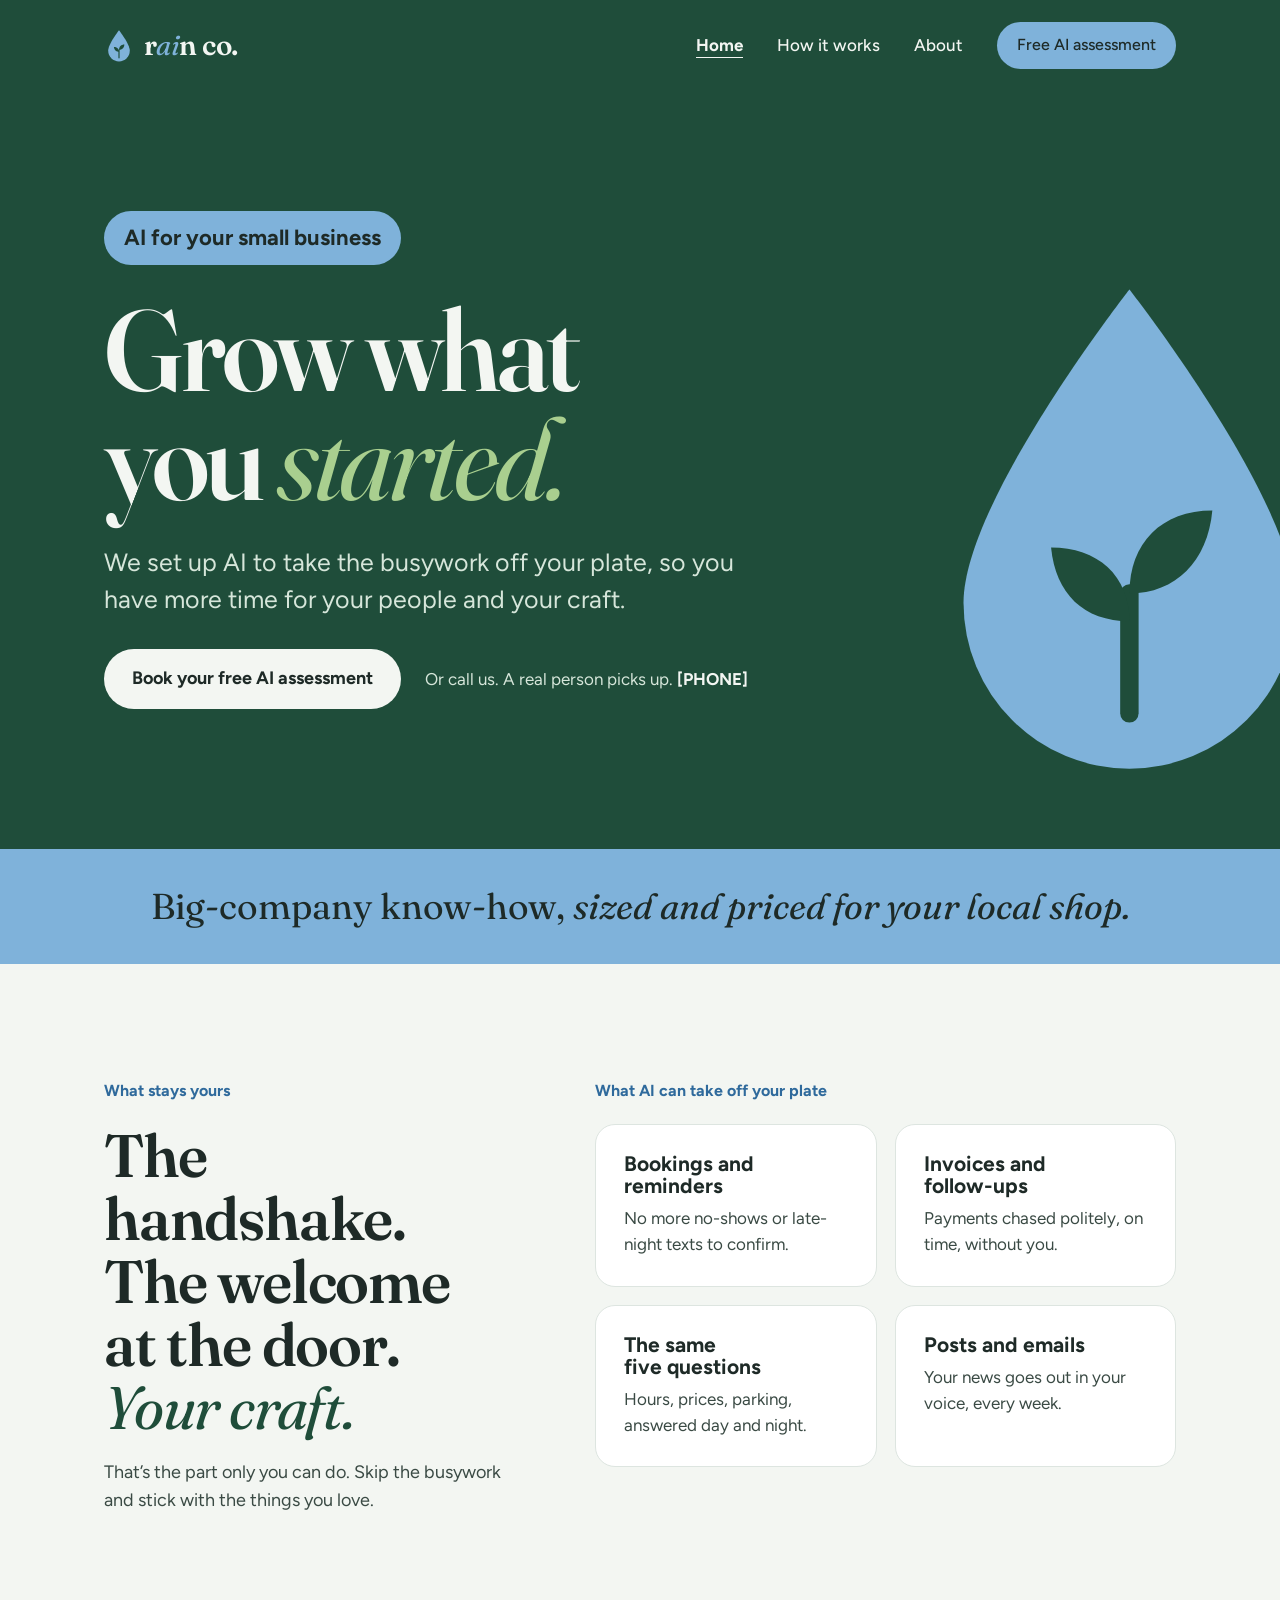
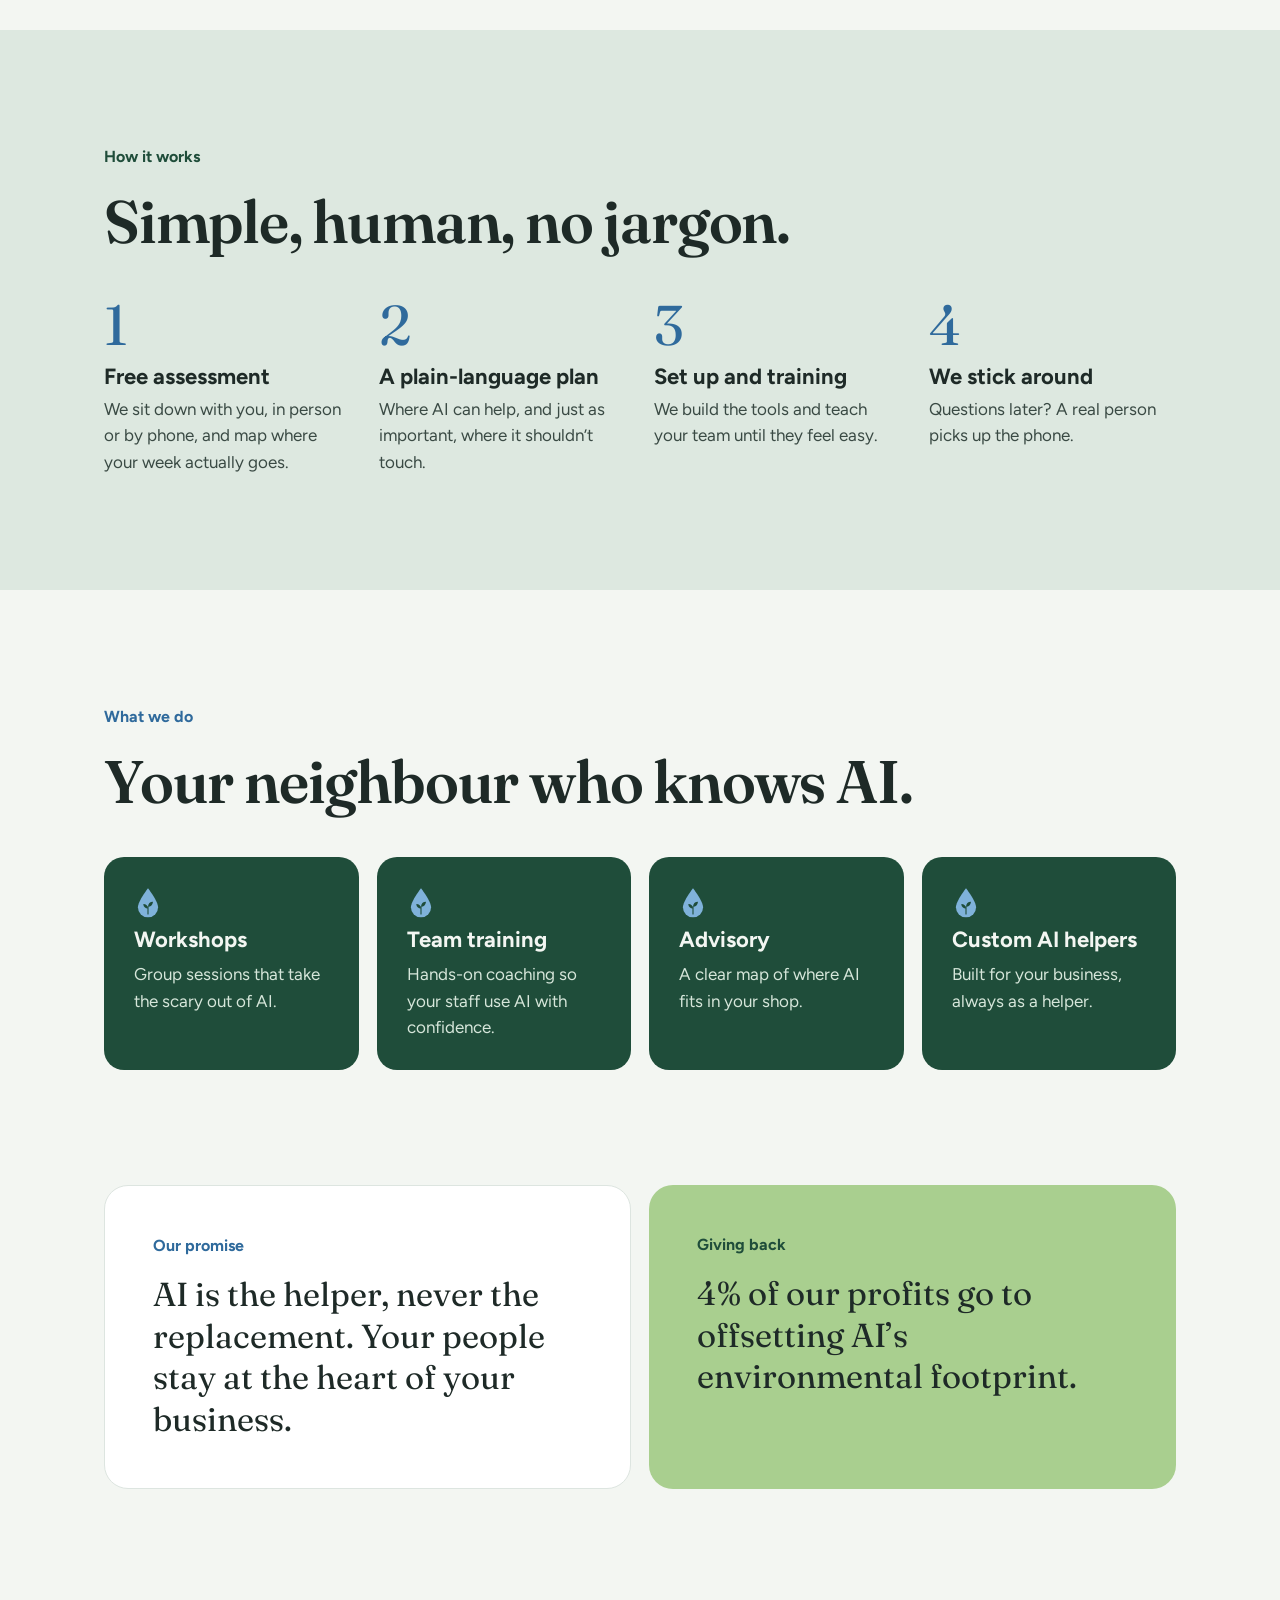
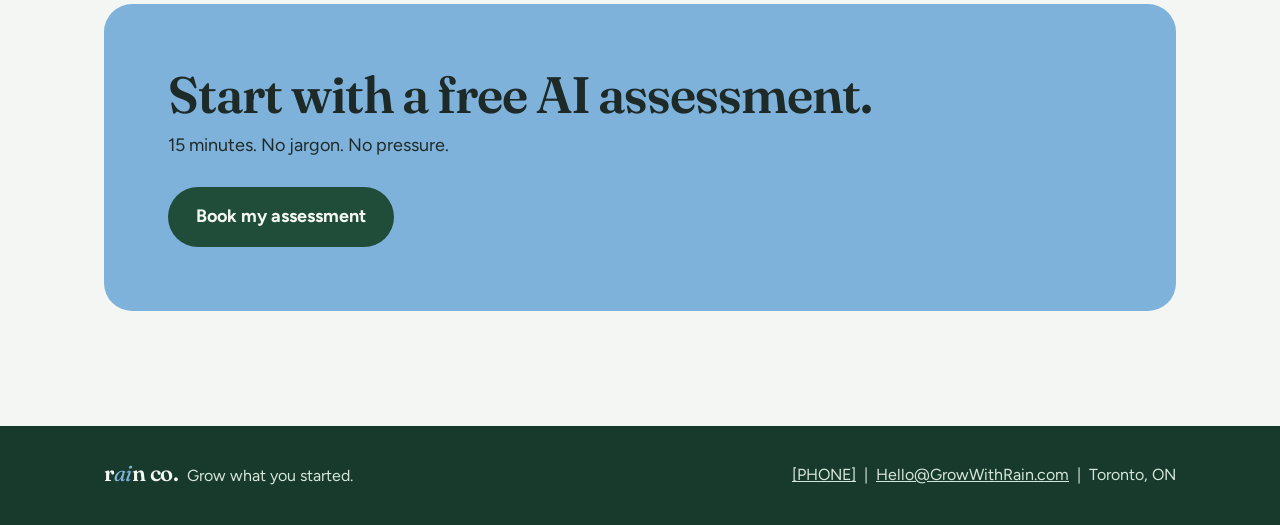
==== index.html @ 8dbedaca "Add files via upload" ====
<!doctype html>
<html lang="en-CA">
<head>
<meta charset="utf-8">
<meta name="viewport" content="width=device-width, initial-scale=1">
<title>rain co. | AI for your small business</title>
<meta name="description" content="We set up AI to take the busywork off your plate, so you have more time for your people and your craft. Book a free AI assessment.">
<link rel="icon" href="img/favicon.svg" type="image/svg+xml">
<link rel="preconnect" href="https://fonts.googleapis.com">
<link rel="preconnect" href="https://fonts.gstatic.com" crossorigin>
<link rel="stylesheet" href="https://fonts.googleapis.com/css2?family=Fraunces:ital,opsz,wght@0,9..144,400;0,9..144,600;1,9..144,400&family=Figtree:wght@400;500;600;700&display=swap">
<link rel="stylesheet" href="css/styles.css">
</head>
<body>
<a class="skip" href="#main">Skip to content</a>
<header class="site-header">
<div class="wrap">
<a class="brand" href="index.html" aria-label="rain co. home"><svg viewBox="0 0 100 110" aria-hidden="true"><path d="M50 4 C50 4 14 50 14 72 A36 36 0 0 0 86 72 C86 50 50 4 50 4 Z" fill="#7FB2DA"/><path d="M50 96 L50 70" stroke="#1F4D3A" stroke-width="4" stroke-linecap="round" fill="none"/><path d="M50 76 C40 76 34 70 33 60 C43 60 50 66 50 76 Z" fill="#1F4D3A"/><path d="M50 70 C60 70 67 63 68 52 C57 52 50 59 50 70 Z" fill="#1F4D3A"/></svg><span class="wordmark">r<i>ai</i>n co.</span></a>
<nav class="nav" aria-label="Main">
<a href="index.html" aria-current="page">Home</a>
<a href="index.html#how">How it works</a>
<a href="about.html">About</a>
<a class="btn btn-rain" href="assessment.html">Free AI assessment</a>
</nav>
</div>
</header>
<main id="main">
<section class="hero"><div class="wrap">
<svg class="drop-bg" viewBox="0 0 100 110" aria-hidden="true"><path d="M50 4 C50 4 14 50 14 72 A36 36 0 0 0 86 72 C86 50 50 4 50 4 Z" fill="#7FB2DA"/><path d="M50 96 L50 70" stroke="#1F4D3A" stroke-width="4" stroke-linecap="round" fill="none"/><path d="M50 76 C40 76 34 70 33 60 C43 60 50 66 50 76 Z" fill="#1F4D3A"/><path d="M50 70 C60 70 67 63 68 52 C57 52 50 59 50 70 Z" fill="#1F4D3A"/></svg>
<div class="stack">
<p class="pill">AI for your small business</p>
<h1>Grow what you <em>started.</em></h1>
<p class="lead">We set up AI to take the busywork off your plate, so you have more time for your people and your craft.</p>
<div class="hero-cta"><a class="btn btn-light" href="assessment.html">Book your free AI assessment</a><p>Or call us. A real person picks up. <strong>[PHONE]</strong></p></div>
</div></div></section>
<div class="band"><div class="wrap"><p>Big-company know-how, <em>sized and priced for your local shop.</em></p></div></div>
<section><div class="wrap split">
<div class="stack"><p class="kicker">What stays yours</p><h2>The handshake. The welcome at the door. <em>Your craft.</em></h2><p class="muted">That’s the part only you can do. Skip the busywork and stick with the things you love.</p></div>
<div class="stack"><p class="kicker">What AI can take off your plate</p><div class="tiles">
<div class="tile"><h3>Bookings and reminders</h3><p>No more no-shows or late-night texts to confirm.</p></div><div class="tile"><h3>Invoices and follow-ups</h3><p>Payments chased politely, on time, without you.</p></div><div class="tile"><h3>The same five questions</h3><p>Hours, prices, parking, answered day and night.</p></div><div class="tile"><h3>Posts and emails</h3><p>Your news goes out in your voice, every week.</p></div>
</div></div>
</div></section>
<section class="how" id="how"><div class="wrap">
<div class="stack"><p class="kicker" style="color:#1F4D3A">How it works</p><h2>Simple, human, no jargon.</h2></div>
<ol class="steps"><li><h3>Free assessment</h3><p>We sit down with you, in person or by phone, and map where your week actually goes.</p></li><li><h3>A plain-language plan</h3><p>Where AI can help, and just as important, where it shouldn’t touch.</p></li><li><h3>Set up and training</h3><p>We build the tools and teach your team until they feel easy.</p></li><li><h3>We stick around</h3><p>Questions later? A real person picks up the phone.</p></li></ol>
</div></section>
<section><div class="wrap">
<div class="stack"><p class="kicker">What we do</p><h2>Your neighbour who knows AI.</h2></div>
<div class="services"><div class="service"><svg viewBox="0 0 100 110" aria-hidden="true"><path d="M50 4 C50 4 14 50 14 72 A36 36 0 0 0 86 72 C86 50 50 4 50 4 Z" fill="#7FB2DA"/><path d="M50 96 L50 70" stroke="#1F4D3A" stroke-width="4" stroke-linecap="round" fill="none"/><path d="M50 76 C40 76 34 70 33 60 C43 60 50 66 50 76 Z" fill="#1F4D3A"/><path d="M50 70 C60 70 67 63 68 52 C57 52 50 59 50 70 Z" fill="#1F4D3A"/></svg><h3>Workshops</h3><p>Group sessions that take the scary out of AI.</p></div><div class="service"><svg viewBox="0 0 100 110" aria-hidden="true"><path d="M50 4 C50 4 14 50 14 72 A36 36 0 0 0 86 72 C86 50 50 4 50 4 Z" fill="#7FB2DA"/><path d="M50 96 L50 70" stroke="#1F4D3A" stroke-width="4" stroke-linecap="round" fill="none"/><path d="M50 76 C40 76 34 70 33 60 C43 60 50 66 50 76 Z" fill="#1F4D3A"/><path d="M50 70 C60 70 67 63 68 52 C57 52 50 59 50 70 Z" fill="#1F4D3A"/></svg><h3>Team training</h3><p>Hands-on coaching so your staff use AI with confidence.</p></div><div class="service"><svg viewBox="0 0 100 110" aria-hidden="true"><path d="M50 4 C50 4 14 50 14 72 A36 36 0 0 0 86 72 C86 50 50 4 50 4 Z" fill="#7FB2DA"/><path d="M50 96 L50 70" stroke="#1F4D3A" stroke-width="4" stroke-linecap="round" fill="none"/><path d="M50 76 C40 76 34 70 33 60 C43 60 50 66 50 76 Z" fill="#1F4D3A"/><path d="M50 70 C60 70 67 63 68 52 C57 52 50 59 50 70 Z" fill="#1F4D3A"/></svg><h3>Advisory</h3><p>A clear map of where AI fits in your shop.</p></div><div class="service"><svg viewBox="0 0 100 110" aria-hidden="true"><path d="M50 4 C50 4 14 50 14 72 A36 36 0 0 0 86 72 C86 50 50 4 50 4 Z" fill="#7FB2DA"/><path d="M50 96 L50 70" stroke="#1F4D3A" stroke-width="4" stroke-linecap="round" fill="none"/><path d="M50 76 C40 76 34 70 33 60 C43 60 50 66 50 76 Z" fill="#1F4D3A"/><path d="M50 70 C60 70 67 63 68 52 C57 52 50 59 50 70 Z" fill="#1F4D3A"/></svg><h3>Custom AI helpers</h3><p>Built for your business, always as a helper.</p></div></div>
</div></section>
<section style="padding-top:0"><div class="wrap pair">
<div class="panel panel-white"><p class="kicker">Our promise</p><p class="big">AI is the helper, never the replacement. Your people stay at the heart of your business.</p></div>
<div class="panel panel-sprout"><p class="kicker">Giving back</p><p class="big">4% of our profits go to offsetting AI’s environmental footprint.</p></div>
</div></section>
<section class="cta-wrap"><div class="wrap"><div class="cta-box">
<div class="stack" style="gap:10px"><h2>Start with a free AI assessment.</h2><p>15 minutes. No jargon. No pressure.</p></div>
<a class="btn btn-moss" href="assessment.html">Book my assessment</a>
</div></div></section>
</main>
<footer class="site-footer">
<div class="wrap">
<p><span class="wordmark">r<i>ai</i>n co.</span>&nbsp; Grow what you started.</p>
<p><a href="tel:[PHONE]">[PHONE]</a> &nbsp;|&nbsp; <a href="mailto:hello@growwithrain.com">Hello@GrowWithRain.com</a> &nbsp;|&nbsp; Toronto, ON</p>
</div>
</footer>
</body>
</html>
---- css/styles.css ----
:root{
  --moss:#1F4D3A; --moss-deep:#173A2C; --rain:#7FB2DA; --rain-ink:#2F6A9C;
  --sprout:#A9CF8F; --mist:#F3F6F2; --sage:#DDE8E0; --white:#FFFFFF;
  --ink:#1E2A27; --muted:#3A4A44; --soft:#D6E6DA; --line:#DDE5E0;
  --serif:"Fraunces", Georgia, "Times New Roman", serif;
  --sans:"Figtree", system-ui, -apple-system, "Segoe UI", sans-serif;
  --wrap:1200px; --pad:clamp(20px,5vw,96px);
}
*,*::before,*::after{box-sizing:border-box}
html{scroll-behavior:smooth}
body{margin:0;background:var(--mist);color:var(--ink);font-family:var(--sans);font-size:18px;line-height:1.55;-webkit-font-smoothing:antialiased}
img,svg{max-width:100%;display:block}
a{color:inherit}
:focus-visible{outline:3px solid var(--rain);outline-offset:3px;border-radius:6px}
.wrap{max-width:var(--wrap);margin:0 auto;padding:0 var(--pad)}
.skip{position:absolute;left:-9999px}.skip:focus{left:16px;top:16px;z-index:10;background:var(--white);padding:8px 14px}
h1,h2,h3{font-family:var(--serif);font-weight:600;letter-spacing:-0.02em;margin:0;line-height:1.05;text-wrap:balance}
h1{font-size:clamp(52px,9vw,120px);line-height:.95;letter-spacing:-0.03em}
h2{font-size:clamp(36px,5vw,60px)}
p{margin:0}
h1 em,h2 em{font-style:italic;font-weight:400}
.kicker{font-size:16px;font-weight:700;color:var(--rain-ink)}
.on-dark .kicker{color:var(--sprout)}
.lead{font-size:clamp(19px,2vw,25px);line-height:1.5;max-width:40ch}
.stack{display:flex;flex-direction:column;gap:20px}
.btn{display:inline-block;padding:16px 28px;border-radius:999px;font-weight:700;font-size:18px;text-decoration:none;border:0;cursor:pointer;font-family:var(--sans);transition:transform .15s ease}
.btn:hover{transform:translateY(-1px)}
.btn-light{background:var(--mist);color:var(--ink)}
.btn-moss{background:var(--moss);color:var(--mist)}
.btn-rain{background:var(--rain);color:var(--ink)}
.site-header{background:var(--moss);color:var(--mist)}
.site-header .wrap{display:flex;align-items:center;justify-content:space-between;gap:20px;padding-top:22px;padding-bottom:22px;flex-wrap:wrap}
.brand{display:flex;align-items:center;gap:10px;text-decoration:none}
.brand svg{width:30px;height:33px}
.wordmark{font-family:var(--serif);font-weight:600;font-size:28px;letter-spacing:-0.02em;line-height:1}
.wordmark i{font-weight:400;color:var(--rain)}
.nav{display:flex;align-items:center;gap:clamp(14px,3vw,34px);flex-wrap:wrap}
.nav a{text-decoration:none;font-weight:500;font-size:17px}
.nav a[aria-current="page"]{font-weight:700;text-decoration:underline;text-underline-offset:6px}
.nav a:not(.btn):hover{text-decoration:underline;text-underline-offset:6px}
.nav .btn{padding:11px 20px;font-size:16px}
.hero{position:relative;overflow:hidden;background:var(--moss);color:var(--mist);padding:clamp(64px,10vw,120px) 0 clamp(80px,11vw,140px)}
.hero .drop-bg{position:absolute;right:max(-120px,calc(50% - 760px));top:60px;width:clamp(240px,36vw,520px);pointer-events:none}
.hero .wrap{position:relative}
.hero .stack{gap:30px}
.pill{align-self:flex-start;display:inline-block;padding:10px 20px;border-radius:999px;background:var(--rain);color:var(--ink);font-weight:700;font-size:clamp(17px,1.8vw,22px)}
.hero h1{max-width:12ch}
.hero h1 em{color:var(--sprout)}
.hero .lead{color:var(--soft)}
.hero-cta{display:flex;align-items:center;gap:24px;flex-wrap:wrap}
.hero-cta p{color:var(--soft);font-size:17px}
.hero-cta strong{color:var(--mist)}
.band{background:var(--rain);padding:36px 0;text-align:center}
.band p{font-family:var(--serif);font-size:clamp(24px,3vw,36px);line-height:1.2}
section{padding:clamp(72px,9vw,120px) 0}
.split{display:grid;grid-template-columns:5fr 7fr;gap:clamp(40px,6vw,80px);align-items:start}
.split h2 em{color:var(--moss)}
.muted{color:var(--muted)}
.tiles{display:grid;grid-template-columns:repeat(2,minmax(0,1fr));gap:18px}
.tile{background:var(--white);border:1px solid var(--line);border-radius:20px;padding:28px}
.tile h3{font-family:var(--sans);font-size:21px;font-weight:700;letter-spacing:0;margin-bottom:8px}
.tile p{font-size:17px;color:var(--muted)}
.how{background:var(--sage)}
.steps{list-style:none;margin:44px 0 0;padding:0;display:grid;grid-template-columns:repeat(4,minmax(0,1fr));gap:28px;counter-reset:s}
.steps li{counter-increment:s}
.steps li::before{content:counter(s);display:block;font-family:var(--serif);font-size:56px;line-height:1;color:var(--rain-ink);margin-bottom:12px}
.steps h3{font-family:var(--sans);font-size:22px;font-weight:700;letter-spacing:0;margin-bottom:8px}
.steps p{font-size:17px;color:var(--muted)}
.services{display:grid;grid-template-columns:repeat(4,minmax(0,1fr));gap:18px;margin-top:44px}
.service{background:var(--moss);color:var(--mist);border-radius:20px;padding:30px;display:flex;flex-direction:column;gap:10px}
.service svg{width:28px;height:31px}
.service h3{font-family:var(--sans);font-size:22px;font-weight:700;letter-spacing:0}
.service p{font-size:17px;color:var(--soft)}
.pair{display:grid;grid-template-columns:repeat(2,minmax(0,1fr));gap:18px}
.panel{border-radius:24px;padding:clamp(28px,4vw,48px);display:flex;flex-direction:column;gap:14px}
.panel p.big{font-family:var(--serif);font-size:clamp(24px,2.6vw,34px);line-height:1.25}
.panel-white{background:var(--white);border:1px solid var(--line)}
.panel-sprout{background:var(--sprout)}
.panel-sprout .kicker{color:var(--moss)}
.panel-moss{background:var(--moss);color:var(--mist);justify-content:space-between;gap:24px}
.cta-box{background:var(--rain);border-radius:28px;padding:clamp(32px,5vw,64px);display:flex;align-items:center;justify-content:space-between;gap:28px;flex-wrap:wrap}
.cta-box h2{font-size:clamp(32px,4vw,52px)}
.cta-wrap{padding-top:0}
.story-photo{aspect-ratio:4/5;border-radius:28px;background:var(--sage);border:2px dashed #9FB3A8;display:flex;align-items:center;justify-content:center;color:#4B5B55;width:100%;object-fit:cover}
.split.center{align-items:center}
.mission{background:var(--rain);text-align:center}
.mission .kicker{color:var(--ink)}
.mission p.big{font-family:var(--serif);font-size:clamp(28px,3.6vw,46px);line-height:1.22;max-width:30ch;margin:20px auto 0}
.promises{list-style:none;padding:0;margin:44px 0 0;display:grid;grid-template-columns:repeat(5,minmax(0,1fr));gap:16px;counter-reset:p}
.promises li{counter-increment:p;background:var(--white);border:1px solid var(--line);border-radius:20px;padding:26px}
.promises li::before{content:counter(p);display:block;font-family:var(--serif);font-size:40px;line-height:1;color:var(--rain-ink);margin-bottom:10px}
.promises h3{font-family:var(--sans);font-size:20px;font-weight:700;letter-spacing:0;margin-bottom:6px}
.promises p{font-size:16px;color:var(--muted)}
.assess{display:grid;grid-template-columns:5fr 6fr;gap:clamp(40px,6vw,72px);align-items:start}
.assess h1{font-size:clamp(48px,7vw,84px)}
.assess h1 em{color:var(--moss)}
.gets{background:var(--moss);color:var(--mist);border-radius:24px;padding:32px;display:flex;flex-direction:column;gap:18px}
.gets .kicker{color:var(--sprout)}
.gets ul{list-style:none;margin:0;padding:0;display:flex;flex-direction:column;gap:18px}
.gets li{display:flex;gap:14px;align-items:flex-start}
.gets li svg{width:24px;height:26px;flex-shrink:0;margin-top:2px}
.gets strong{display:block;font-size:20px}
.gets span{color:var(--soft);font-size:16px}
.form-card{background:var(--white);border:1px solid var(--line);border-radius:28px;padding:clamp(24px,4vw,48px)}
form{display:flex;flex-direction:column;gap:28px}
fieldset{border:0;margin:0;padding:0;min-width:0}
legend{font-weight:700;font-size:19px;padding:0;margin-bottom:12px}
legend small{font-weight:400;color:#5F6F69;font-size:16px}
.chips{display:flex;flex-wrap:wrap;gap:10px}
.chip{position:relative;display:inline-block}
.chip input{position:absolute;opacity:0;inset:0;margin:0;cursor:pointer;width:100%;height:100%}
.chip span{display:inline-block;padding:10px 16px;border-radius:999px;border:1px solid #C9D4CD;background:var(--white);font-size:16px;transition:background .15s,color .15s}
.chip input:checked + span{background:var(--moss);color:var(--mist);border-color:var(--moss)}
.chip input:focus-visible + span{outline:3px solid var(--rain);outline-offset:2px}
.fields{display:grid;grid-template-columns:repeat(2,minmax(0,1fr));gap:18px}
.field{display:flex;flex-direction:column;gap:8px}
.field label{font-weight:600;font-size:15px}
.field label small{font-weight:400;color:#5F6F69}
.field input,.field textarea{font:inherit;font-size:16px;padding:13px 15px;border-radius:10px;border:1px solid #C9D4CD;background:var(--white);color:var(--ink)}
.field textarea{min-height:96px;resize:vertical}
.field.full{grid-column:1/-1}
.pains{display:flex;flex-direction:column;gap:12px}
.pain{display:flex;align-items:center;gap:12px}
.pain span{flex-shrink:0;width:36px;height:36px;border-radius:50%;background:var(--sage);color:var(--moss);font-family:var(--serif);font-size:20px;display:flex;align-items:center;justify-content:center}
.pain input{flex-grow:1;min-width:0;font:inherit;font-size:16px;padding:13px 15px;border-radius:10px;border:1px solid #C9D4CD;background:var(--white);color:var(--ink)}
.pain input::placeholder,.field input::placeholder{color:#7A8983}
.hp{position:absolute;left:-9999px;width:1px;height:1px;overflow:hidden}
.form-note{font-size:15px;color:var(--muted)}
.form-status{font-size:16px;font-weight:600;min-height:1em}
.form-status.error{color:#A33A2A}
.btn[disabled]{opacity:.6;cursor:wait;transform:none}
.success{display:none;flex-direction:column;gap:16px}
.success.show{display:flex}
.success svg{width:56px;height:62px}
.success h2{font-size:clamp(34px,4vw,48px)}
.site-footer{background:var(--moss-deep);color:var(--soft);font-size:16px;padding:36px 0}
.site-footer .wrap{display:flex;justify-content:space-between;align-items:center;gap:16px;flex-wrap:wrap}
.site-footer .wordmark{font-size:22px;color:var(--mist)}
@media (max-width:1000px){
  .split,.assess{grid-template-columns:1fr}
  .steps,.services{grid-template-columns:repeat(2,minmax(0,1fr))}
  .promises{grid-template-columns:repeat(2,minmax(0,1fr))}
  .hero .drop-bg{opacity:.35}
}
@media (max-width:640px){
  body{font-size:17px}
  .tiles,.steps,.services,.pair,.promises,.fields{grid-template-columns:1fr}
  .story-photo{aspect-ratio:4/3}
}
@media (prefers-reduced-motion:reduce){*{transition:none!important;scroll-behavior:auto!important}}
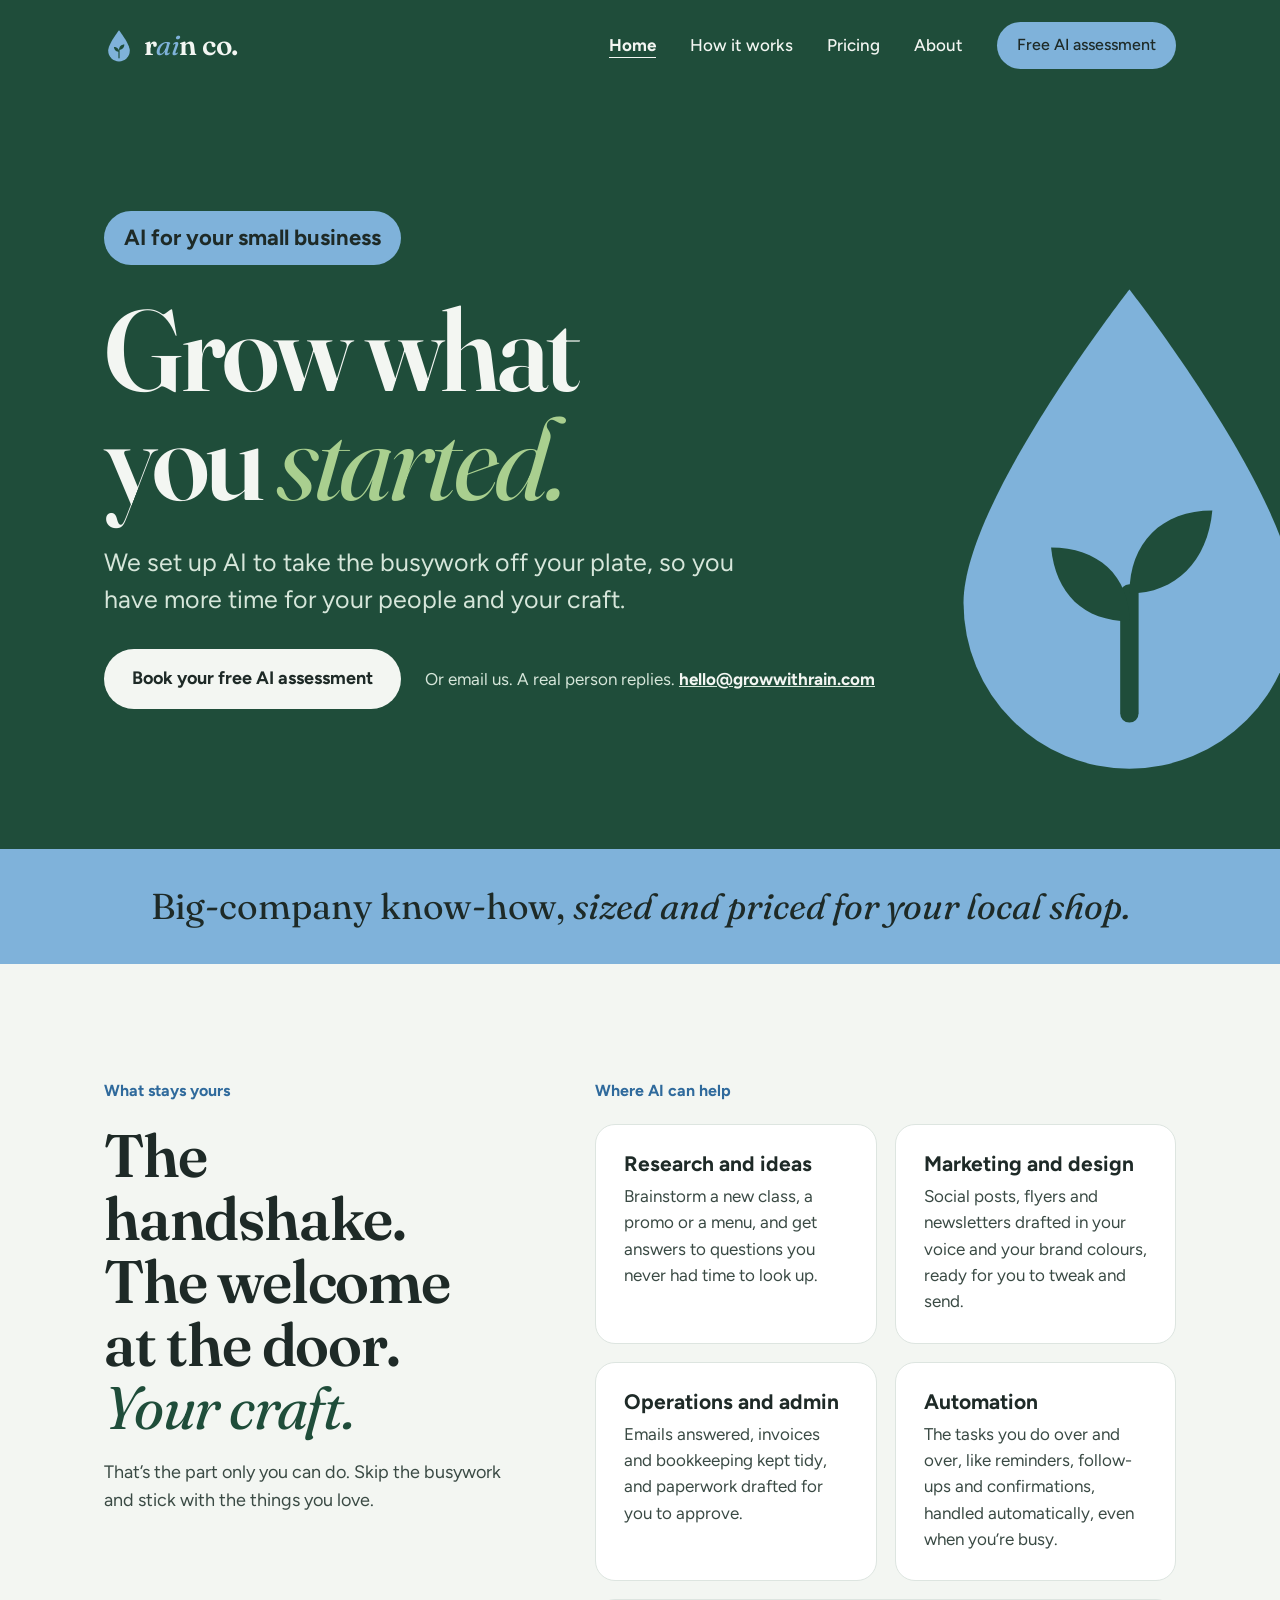
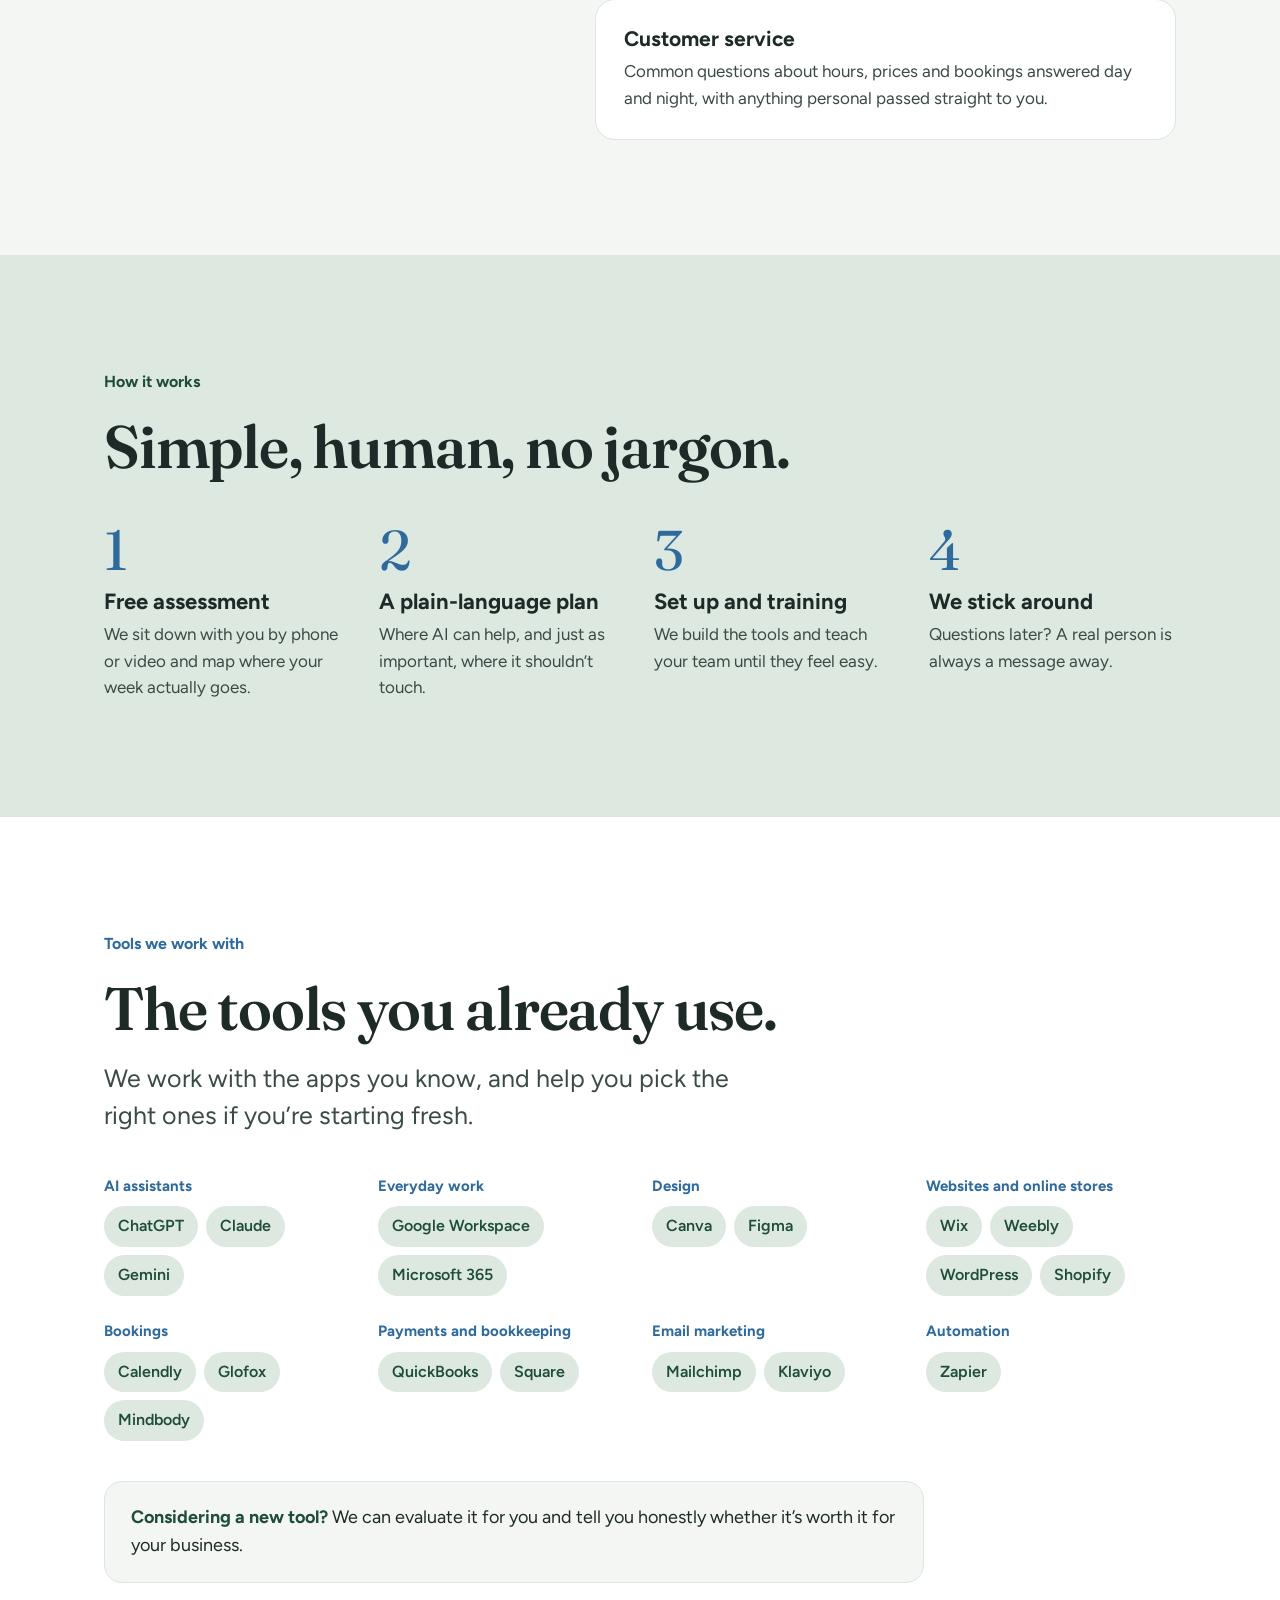
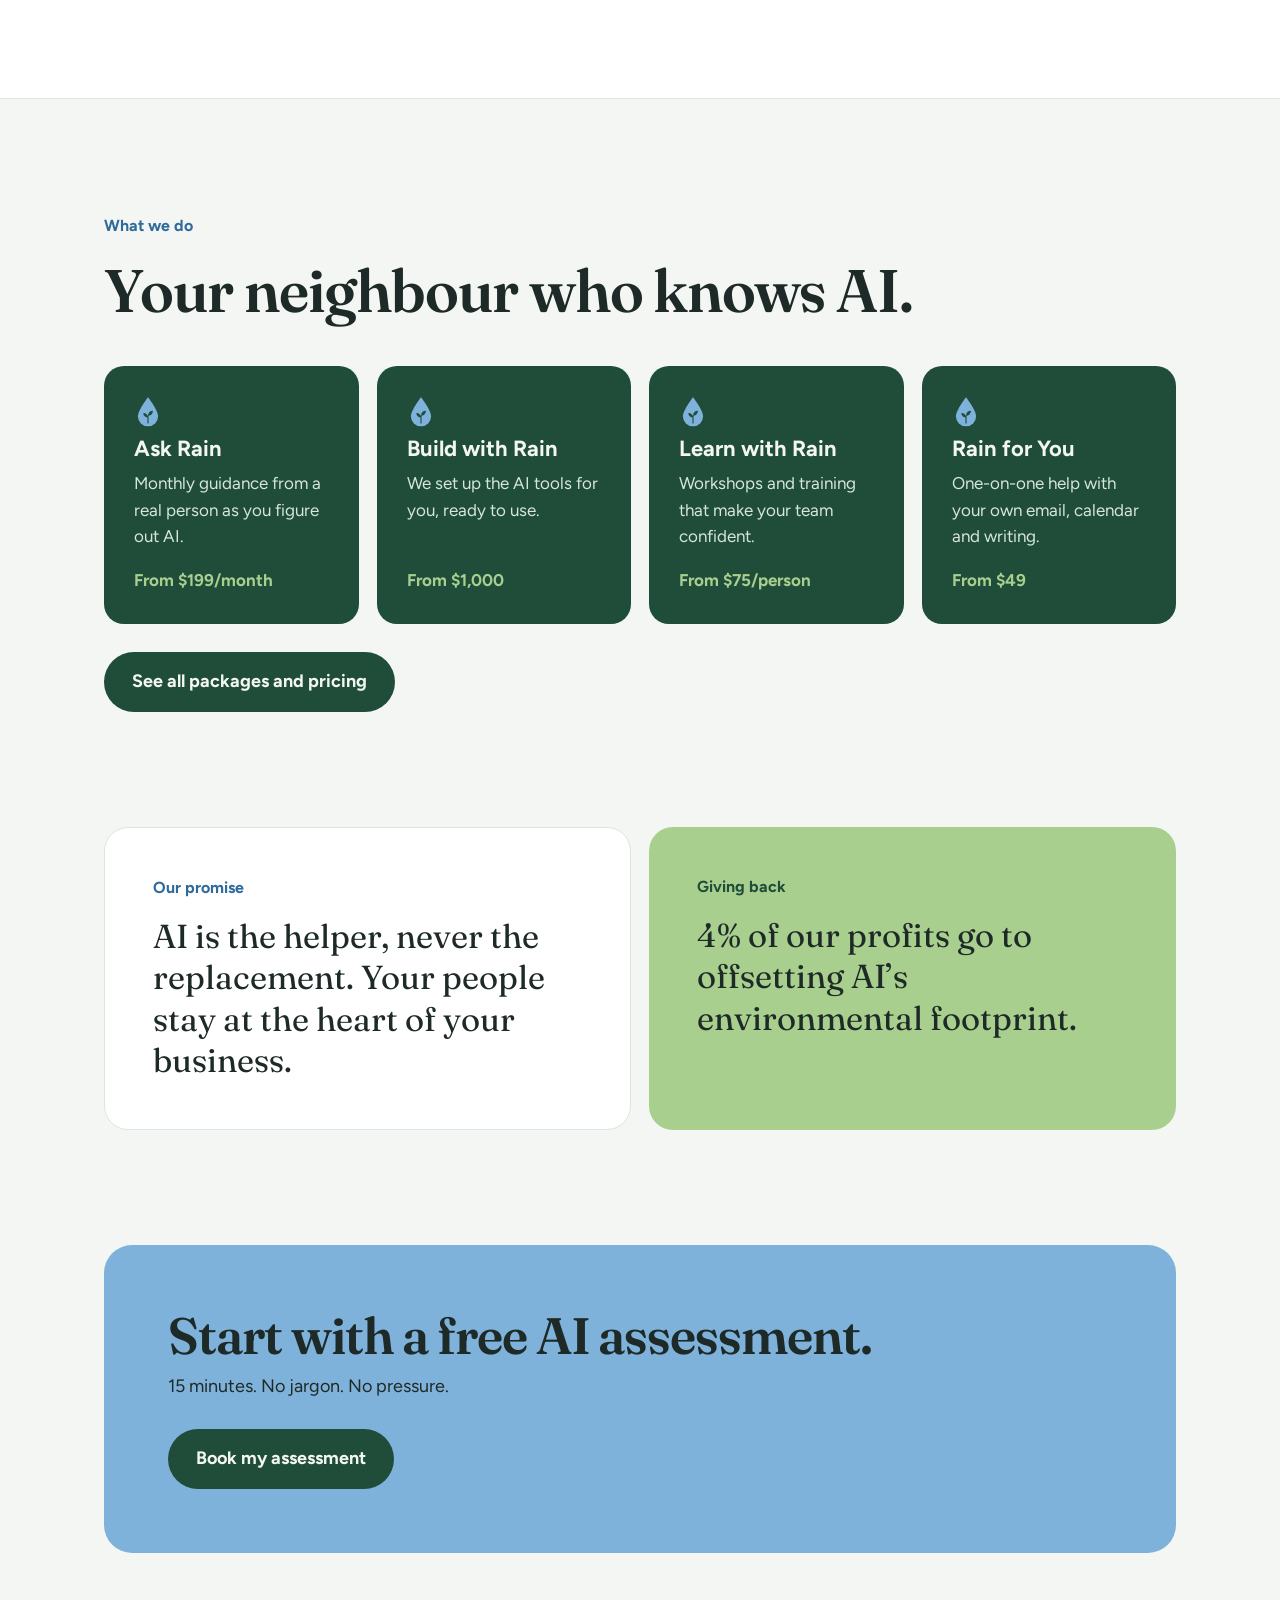
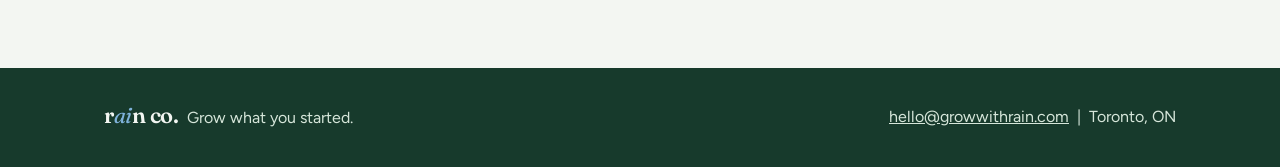
==== commit 528ef567: "Add files via upload" ====
--- a/index.html
+++ b/index.html
@@ -19,6 +19,7 @@
 <nav class="nav" aria-label="Main">
 <a href="index.html" aria-current="page">Home</a>
 <a href="index.html#how">How it works</a>
+<a href="pricing.html">Pricing</a>
 <a href="about.html">About</a>
 <a class="btn btn-rain" href="assessment.html">Free AI assessment</a>
 </nav>
@@ -31,22 +32,28 @@
 <p class="pill">AI for your small business</p>
 <h1>Grow what you <em>started.</em></h1>
 <p class="lead">We set up AI to take the busywork off your plate, so you have more time for your people and your craft.</p>
-<div class="hero-cta"><a class="btn btn-light" href="assessment.html">Book your free AI assessment</a><p>Or call us. A real person picks up. <strong>[PHONE]</strong></p></div>
+<div class="hero-cta"><a class="btn btn-light" href="assessment.html">Book your free AI assessment</a><p>Or email us. A real person replies. <a href="mailto:hello@growwithrain.com"><strong>hello@growwithrain.com</strong></a></p></div>
 </div></div></section>
 <div class="band"><div class="wrap"><p>Big-company know-how, <em>sized and priced for your local shop.</em></p></div></div>
 <section><div class="wrap split">
 <div class="stack"><p class="kicker">What stays yours</p><h2>The handshake. The welcome at the door. <em>Your craft.</em></h2><p class="muted">That’s the part only you can do. Skip the busywork and stick with the things you love.</p></div>
-<div class="stack"><p class="kicker">What AI can take off your plate</p><div class="tiles">
-<div class="tile"><h3>Bookings and reminders</h3><p>No more no-shows or late-night texts to confirm.</p></div><div class="tile"><h3>Invoices and follow-ups</h3><p>Payments chased politely, on time, without you.</p></div><div class="tile"><h3>The same five questions</h3><p>Hours, prices, parking, answered day and night.</p></div><div class="tile"><h3>Posts and emails</h3><p>Your news goes out in your voice, every week.</p></div>
+<div class="stack"><p class="kicker">Where AI can help</p><div class="tiles">
+<div class="tile"><h3>Research and ideas</h3><p>Brainstorm a new class, a promo or a menu, and get answers to questions you never had time to look up.</p></div><div class="tile"><h3>Marketing and design</h3><p>Social posts, flyers and newsletters drafted in your voice and your brand colours, ready for you to tweak and send.</p></div><div class="tile"><h3>Operations and admin</h3><p>Emails answered, invoices and bookkeeping kept tidy, and paperwork drafted for you to approve.</p></div><div class="tile"><h3>Automation</h3><p>The tasks you do over and over, like reminders, follow-ups and confirmations, handled automatically, even when you’re busy.</p></div><div class="tile"><h3>Customer service</h3><p>Common questions about hours, prices and bookings answered day and night, with anything personal passed straight to you.</p></div>
 </div></div>
 </div></section>
 <section class="how" id="how"><div class="wrap">
 <div class="stack"><p class="kicker" style="color:#1F4D3A">How it works</p><h2>Simple, human, no jargon.</h2></div>
-<ol class="steps"><li><h3>Free assessment</h3><p>We sit down with you, in person or by phone, and map where your week actually goes.</p></li><li><h3>A plain-language plan</h3><p>Where AI can help, and just as important, where it shouldn’t touch.</p></li><li><h3>Set up and training</h3><p>We build the tools and teach your team until they feel easy.</p></li><li><h3>We stick around</h3><p>Questions later? A real person picks up the phone.</p></li></ol>
+<ol class="steps"><li><h3>Free assessment</h3><p>We sit down with you by phone or video and map where your week actually goes.</p></li><li><h3>A plain-language plan</h3><p>Where AI can help, and just as important, where it shouldn’t touch.</p></li><li><h3>Set up and training</h3><p>We build the tools and teach your team until they feel easy.</p></li><li><h3>We stick around</h3><p>Questions later? A real person is always a message away.</p></li></ol>
+</div></section>
+<section class="tools" id="tools"><div class="wrap">
+<div class="stack"><p class="kicker">Tools we work with</p><h2>The tools you already use.</h2><p class="muted lead">We work with the apps you know, and help you pick the right ones if you’re starting fresh.</p></div>
+<div class="tool-grid"><div class="tool-group"><h3>AI assistants</h3><ul class="tool-list"><li>ChatGPT</li><li>Claude</li><li>Gemini</li></ul></div><div class="tool-group"><h3>Everyday work</h3><ul class="tool-list"><li>Google Workspace</li><li>Microsoft 365</li></ul></div><div class="tool-group"><h3>Design</h3><ul class="tool-list"><li>Canva</li><li>Figma</li></ul></div><div class="tool-group"><h3>Websites and online stores</h3><ul class="tool-list"><li>Wix</li><li>Weebly</li><li>WordPress</li><li>Shopify</li></ul></div><div class="tool-group"><h3>Bookings</h3><ul class="tool-list"><li>Calendly</li><li>Glofox</li><li>Mindbody</li></ul></div><div class="tool-group"><h3>Payments and bookkeeping</h3><ul class="tool-list"><li>QuickBooks</li><li>Square</li></ul></div><div class="tool-group"><h3>Email marketing</h3><ul class="tool-list"><li>Mailchimp</li><li>Klaviyo</li></ul></div><div class="tool-group"><h3>Automation</h3><ul class="tool-list"><li>Zapier</li></ul></div></div>
+<p class="tool-callout"><strong>Considering a new tool?</strong> We can evaluate it for you and tell you honestly whether it’s worth it for your business.</p>
 </div></section>
 <section><div class="wrap">
 <div class="stack"><p class="kicker">What we do</p><h2>Your neighbour who knows AI.</h2></div>
-<div class="services"><div class="service"><svg viewBox="0 0 100 110" aria-hidden="true"><path d="M50 4 C50 4 14 50 14 72 A36 36 0 0 0 86 72 C86 50 50 4 50 4 Z" fill="#7FB2DA"/><path d="M50 96 L50 70" stroke="#1F4D3A" stroke-width="4" stroke-linecap="round" fill="none"/><path d="M50 76 C40 76 34 70 33 60 C43 60 50 66 50 76 Z" fill="#1F4D3A"/><path d="M50 70 C60 70 67 63 68 52 C57 52 50 59 50 70 Z" fill="#1F4D3A"/></svg><h3>Workshops</h3><p>Group sessions that take the scary out of AI.</p></div><div class="service"><svg viewBox="0 0 100 110" aria-hidden="true"><path d="M50 4 C50 4 14 50 14 72 A36 36 0 0 0 86 72 C86 50 50 4 50 4 Z" fill="#7FB2DA"/><path d="M50 96 L50 70" stroke="#1F4D3A" stroke-width="4" stroke-linecap="round" fill="none"/><path d="M50 76 C40 76 34 70 33 60 C43 60 50 66 50 76 Z" fill="#1F4D3A"/><path d="M50 70 C60 70 67 63 68 52 C57 52 50 59 50 70 Z" fill="#1F4D3A"/></svg><h3>Team training</h3><p>Hands-on coaching so your staff use AI with confidence.</p></div><div class="service"><svg viewBox="0 0 100 110" aria-hidden="true"><path d="M50 4 C50 4 14 50 14 72 A36 36 0 0 0 86 72 C86 50 50 4 50 4 Z" fill="#7FB2DA"/><path d="M50 96 L50 70" stroke="#1F4D3A" stroke-width="4" stroke-linecap="round" fill="none"/><path d="M50 76 C40 76 34 70 33 60 C43 60 50 66 50 76 Z" fill="#1F4D3A"/><path d="M50 70 C60 70 67 63 68 52 C57 52 50 59 50 70 Z" fill="#1F4D3A"/></svg><h3>Advisory</h3><p>A clear map of where AI fits in your shop.</p></div><div class="service"><svg viewBox="0 0 100 110" aria-hidden="true"><path d="M50 4 C50 4 14 50 14 72 A36 36 0 0 0 86 72 C86 50 50 4 50 4 Z" fill="#7FB2DA"/><path d="M50 96 L50 70" stroke="#1F4D3A" stroke-width="4" stroke-linecap="round" fill="none"/><path d="M50 76 C40 76 34 70 33 60 C43 60 50 66 50 76 Z" fill="#1F4D3A"/><path d="M50 70 C60 70 67 63 68 52 C57 52 50 59 50 70 Z" fill="#1F4D3A"/></svg><h3>Custom AI helpers</h3><p>Built for your business, always as a helper.</p></div></div>
+<div class="services"><a class="service" href="pricing.html"><svg viewBox="0 0 100 110" aria-hidden="true"><path d="M50 4 C50 4 14 50 14 72 A36 36 0 0 0 86 72 C86 50 50 4 50 4 Z" fill="#7FB2DA"/><path d="M50 96 L50 70" stroke="#1F4D3A" stroke-width="4" stroke-linecap="round" fill="none"/><path d="M50 76 C40 76 34 70 33 60 C43 60 50 66 50 76 Z" fill="#1F4D3A"/><path d="M50 70 C60 70 67 63 68 52 C57 52 50 59 50 70 Z" fill="#1F4D3A"/></svg><h3>Ask Rain</h3><p>Monthly guidance from a real person as you figure out AI.</p><p class="service-price">From $199/month</p></a><a class="service" href="pricing.html"><svg viewBox="0 0 100 110" aria-hidden="true"><path d="M50 4 C50 4 14 50 14 72 A36 36 0 0 0 86 72 C86 50 50 4 50 4 Z" fill="#7FB2DA"/><path d="M50 96 L50 70" stroke="#1F4D3A" stroke-width="4" stroke-linecap="round" fill="none"/><path d="M50 76 C40 76 34 70 33 60 C43 60 50 66 50 76 Z" fill="#1F4D3A"/><path d="M50 70 C60 70 67 63 68 52 C57 52 50 59 50 70 Z" fill="#1F4D3A"/></svg><h3>Build with Rain</h3><p>We set up the AI tools for you, ready to use.</p><p class="service-price">From $1,000</p></a><a class="service" href="pricing.html"><svg viewBox="0 0 100 110" aria-hidden="true"><path d="M50 4 C50 4 14 50 14 72 A36 36 0 0 0 86 72 C86 50 50 4 50 4 Z" fill="#7FB2DA"/><path d="M50 96 L50 70" stroke="#1F4D3A" stroke-width="4" stroke-linecap="round" fill="none"/><path d="M50 76 C40 76 34 70 33 60 C43 60 50 66 50 76 Z" fill="#1F4D3A"/><path d="M50 70 C60 70 67 63 68 52 C57 52 50 59 50 70 Z" fill="#1F4D3A"/></svg><h3>Learn with Rain</h3><p>Workshops and training that make your team confident.</p><p class="service-price">From $75/person</p></a><a class="service" href="pricing.html"><svg viewBox="0 0 100 110" aria-hidden="true"><path d="M50 4 C50 4 14 50 14 72 A36 36 0 0 0 86 72 C86 50 50 4 50 4 Z" fill="#7FB2DA"/><path d="M50 96 L50 70" stroke="#1F4D3A" stroke-width="4" stroke-linecap="round" fill="none"/><path d="M50 76 C40 76 34 70 33 60 C43 60 50 66 50 76 Z" fill="#1F4D3A"/><path d="M50 70 C60 70 67 63 68 52 C57 52 50 59 50 70 Z" fill="#1F4D3A"/></svg><h3>Rain for You</h3><p>One-on-one help with your own email, calendar and writing.</p><p class="service-price">From $49</p></a></div>
+<p style="margin-top:28px"><a class="btn btn-moss" href="pricing.html">See all packages and pricing</a></p>
 </div></section>
 <section style="padding-top:0"><div class="wrap pair">
 <div class="panel panel-white"><p class="kicker">Our promise</p><p class="big">AI is the helper, never the replacement. Your people stay at the heart of your business.</p></div>
@@ -60,7 +67,7 @@
 <footer class="site-footer">
 <div class="wrap">
 <p><span class="wordmark">r<i>ai</i>n co.</span>&nbsp; Grow what you started.</p>
-<p><a href="tel:[PHONE]">[PHONE]</a> &nbsp;|&nbsp; <a href="mailto:hello@growwithrain.com">Hello@GrowWithRain.com</a> &nbsp;|&nbsp; Toronto, ON</p>
+<p><a href="mailto:hello@growwithrain.com">hello@growwithrain.com</a> &nbsp;|&nbsp; Toronto, ON</p>
 </div>
 </footer>
 </body>
--- a/css/styles.css
+++ b/css/styles.css
@@ -42,7 +42,7 @@
 .hero{position:relative;overflow:hidden;background:var(--moss);color:var(--mist);padding:clamp(64px,10vw,120px) 0 clamp(80px,11vw,140px)}
 .hero .drop-bg{position:absolute;right:max(-120px,calc(50% - 760px));top:60px;width:clamp(240px,36vw,520px);pointer-events:none}
 .hero .wrap{position:relative}
-.hero .stack{gap:30px}
+.hero .stack{gap:30px;position:relative;z-index:1}
 .pill{align-self:flex-start;display:inline-block;padding:10px 20px;border-radius:999px;background:var(--rain);color:var(--ink);font-weight:700;font-size:clamp(17px,1.8vw,22px)}
 .hero h1{max-width:12ch}
 .hero h1 em{color:var(--sprout)}
@@ -136,15 +136,52 @@
 .site-footer{background:var(--moss-deep);color:var(--soft);font-size:16px;padding:36px 0}
 .site-footer .wrap{display:flex;justify-content:space-between;align-items:center;gap:16px;flex-wrap:wrap}
 .site-footer .wordmark{font-size:22px;color:var(--mist)}
+a.service{text-decoration:none;transition:transform .15s ease}
+a.service:hover{transform:translateY(-2px)}
+.service-price{margin-top:auto;padding-top:8px;font-weight:700;color:var(--sprout)!important}
+.tiles .tile:last-child:nth-child(odd){grid-column:1/-1}
+.pkg-jump{position:sticky;top:0;z-index:5;background:var(--mist);border-bottom:1px solid var(--line)}
+.pkg-jump .wrap{display:flex;gap:clamp(16px,3vw,36px);padding-top:16px;padding-bottom:16px;overflow-x:auto;white-space:nowrap}
+.pkg-jump a{text-decoration:none;font-weight:600;color:var(--moss)}
+.pkg-jump a:hover{text-decoration:underline;text-underline-offset:5px}
+.pkg{padding:clamp(56px,7vw,96px) 0;scroll-margin-top:60px}
+.pkg:nth-of-type(odd){background:var(--sage)}
+.pkg-head{margin-bottom:36px}
+.price-grid{display:grid;gap:18px}
+.price-grid.cols-2{grid-template-columns:repeat(2,minmax(0,1fr));max-width:820px}
+.price-grid.cols-3{grid-template-columns:repeat(3,minmax(0,1fr))}
+.price-card{background:var(--white);border:1px solid var(--line);border-radius:22px;padding:30px;display:flex;flex-direction:column;gap:12px}
+.price-card.featured{background:var(--moss);color:var(--mist);border-color:var(--moss)}
+.price-card h3{font-family:var(--sans);font-size:21px;font-weight:700;letter-spacing:0}
+.price-tag{font-family:var(--serif);font-size:48px;line-height:1;font-weight:600;letter-spacing:-0.02em}
+.price-tag span{font-family:var(--sans);font-size:17px;font-weight:500;letter-spacing:0;margin-left:4px;color:var(--muted)}
+.price-card.featured .price-tag span{color:var(--soft)}
+.price-card ul{list-style:none;margin:6px 0 0;padding:0;display:flex;flex-direction:column;gap:10px}
+.price-card li{position:relative;padding-left:24px;font-size:17px;line-height:1.45;color:var(--muted)}
+.price-card.featured li{color:var(--soft)}
+.price-card li::before{content:"";position:absolute;left:0;top:7px;width:10px;height:11px;border-radius:50% 50% 50% 50% / 60% 60% 40% 40%;background:var(--rain)}
+.pkg-note{margin-top:22px;font-weight:600;color:var(--moss)}
+.price-fine{padding-top:8px;padding-bottom:48px;font-size:15px;color:var(--muted)}
+.tools{background:var(--white);border-top:1px solid var(--line);border-bottom:1px solid var(--line)}
+.tool-grid{display:grid;grid-template-columns:repeat(4,minmax(0,1fr));gap:28px 24px;margin-top:44px}
+.tool-group h3{font-family:var(--sans);font-size:15px;font-weight:700;letter-spacing:0;color:var(--rain-ink);margin-bottom:12px}
+.tool-list{list-style:none;margin:0;padding:0;display:flex;flex-wrap:wrap;gap:8px}
+.tool-list li{padding:8px 14px;border-radius:999px;background:var(--sage);color:var(--moss);font-weight:600;font-size:16px}
+.tool-callout{margin-top:40px;padding:22px 26px;border-radius:18px;background:var(--mist);border:1px solid var(--line);font-size:18px;max-width:820px}
+.tool-callout strong{color:var(--moss)}
+.tools-inline{margin-top:14px;font-size:16px;color:var(--muted);max-width:820px}
+.tools-inline a{color:var(--moss);font-weight:600}
 @media (max-width:1000px){
+  .tool-grid{grid-template-columns:repeat(2,minmax(0,1fr))}
   .split,.assess{grid-template-columns:1fr}
   .steps,.services{grid-template-columns:repeat(2,minmax(0,1fr))}
   .promises{grid-template-columns:repeat(2,minmax(0,1fr))}
+  .price-grid.cols-3{grid-template-columns:repeat(2,minmax(0,1fr))}
   .hero .drop-bg{opacity:.35}
 }
 @media (max-width:640px){
   body{font-size:17px}
-  .tiles,.steps,.services,.pair,.promises,.fields{grid-template-columns:1fr}
+  .tool-grid,.tiles,.steps,.services,.pair,.promises,.fields,.price-grid.cols-2,.price-grid.cols-3{grid-template-columns:1fr}
   .story-photo{aspect-ratio:4/3}
 }
 @media (prefers-reduced-motion:reduce){*{transition:none!important;scroll-behavior:auto!important}}
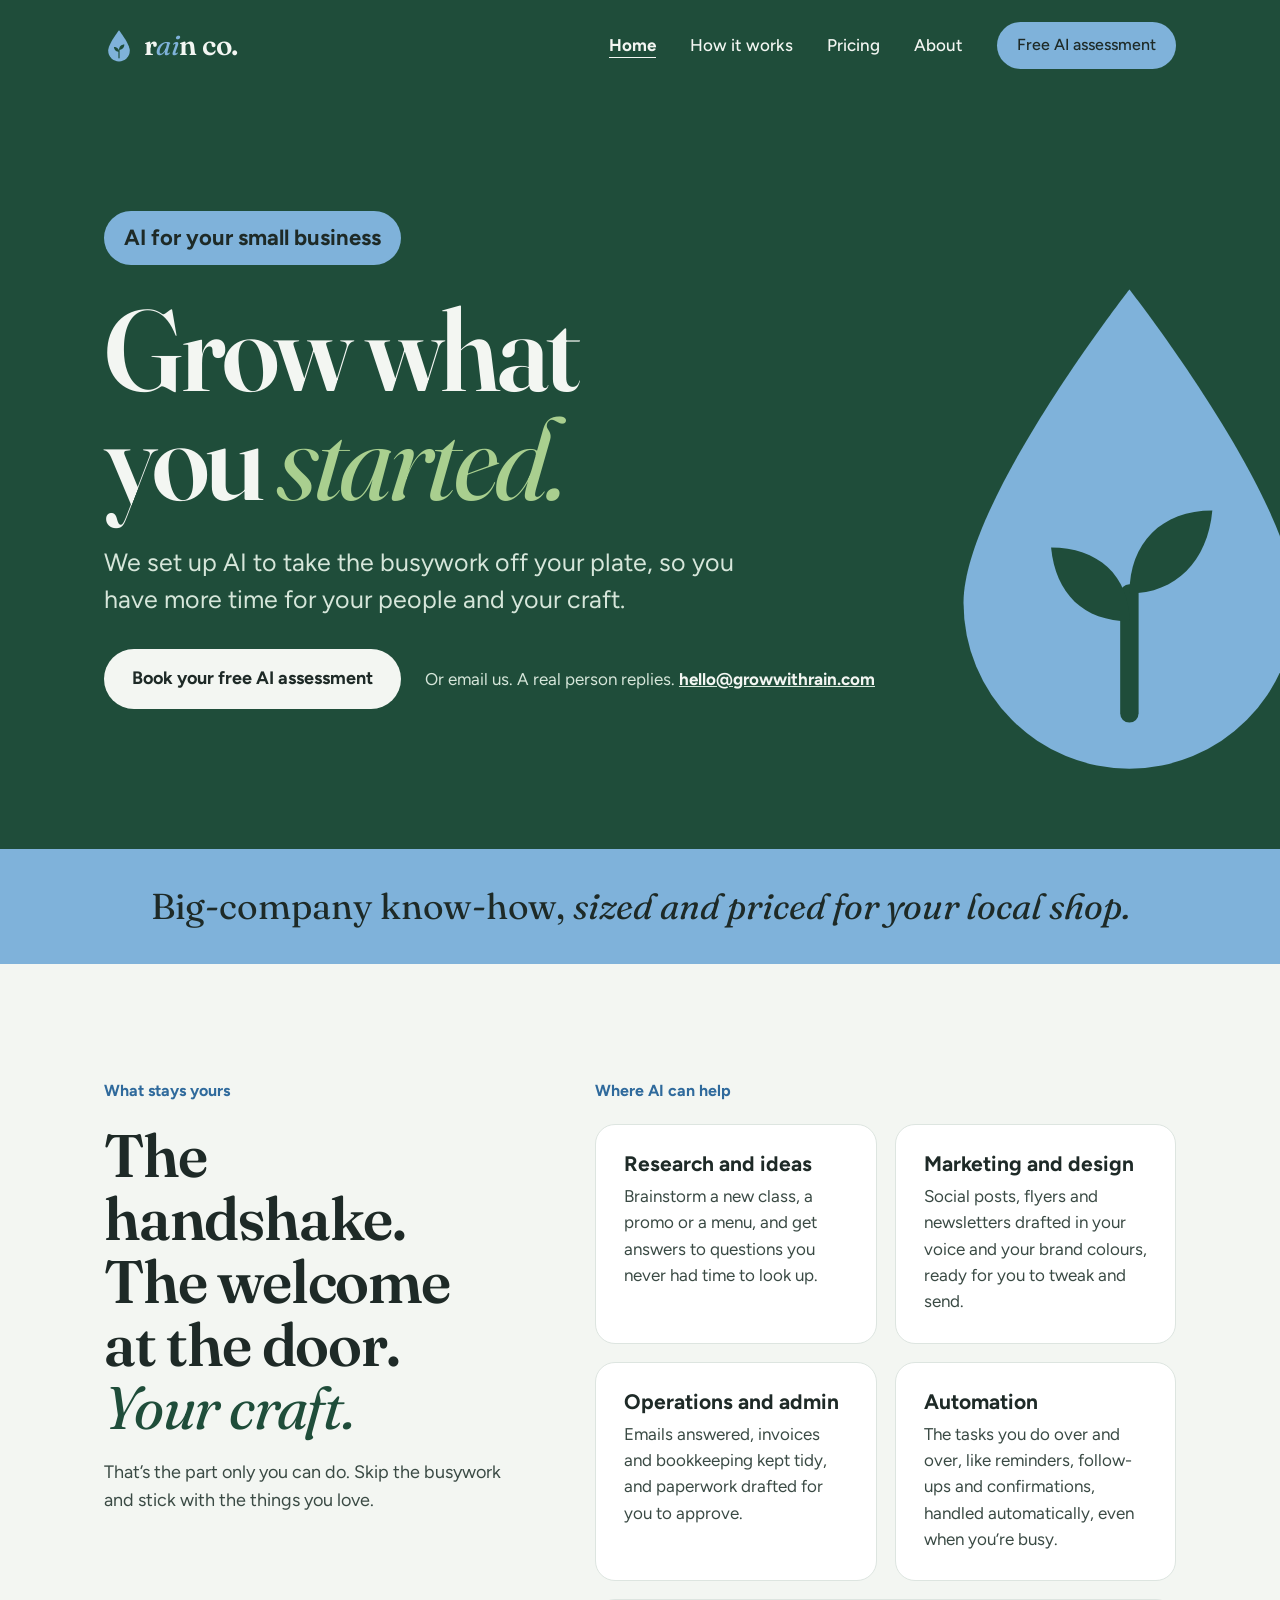
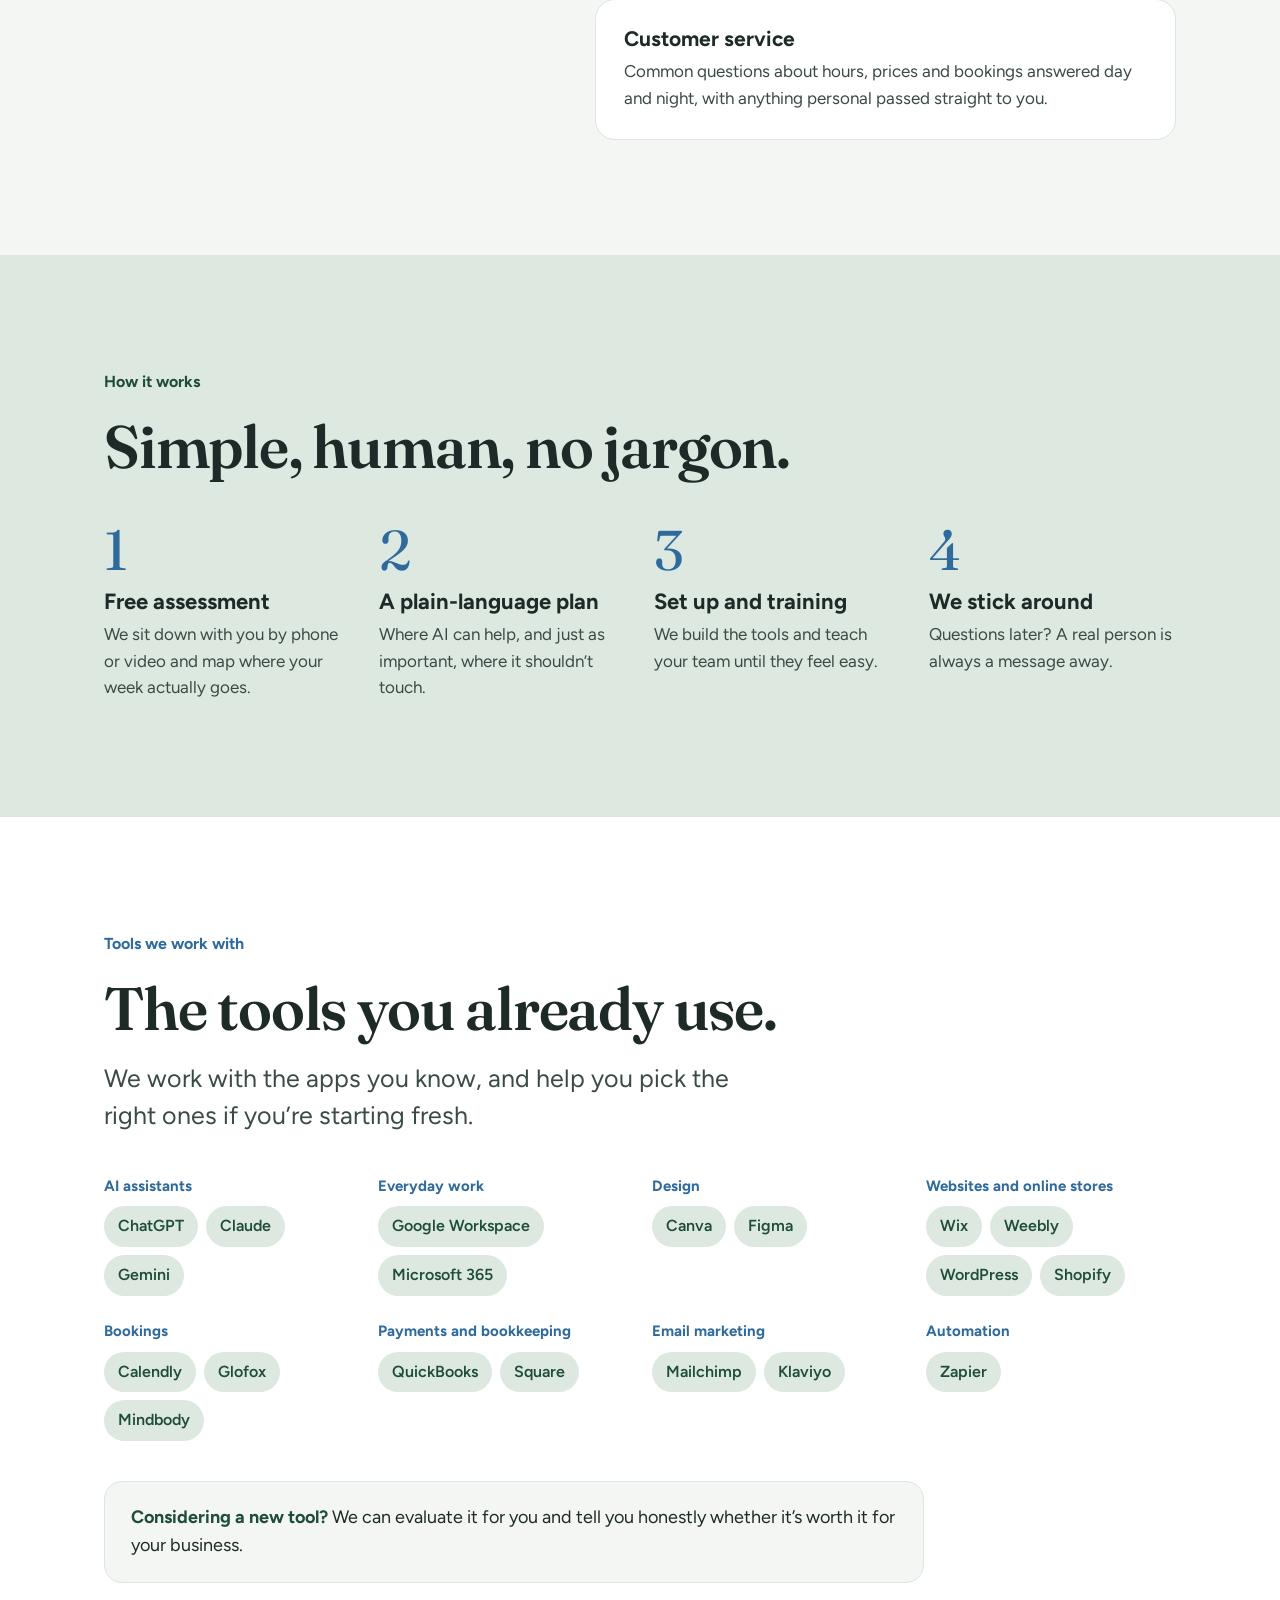
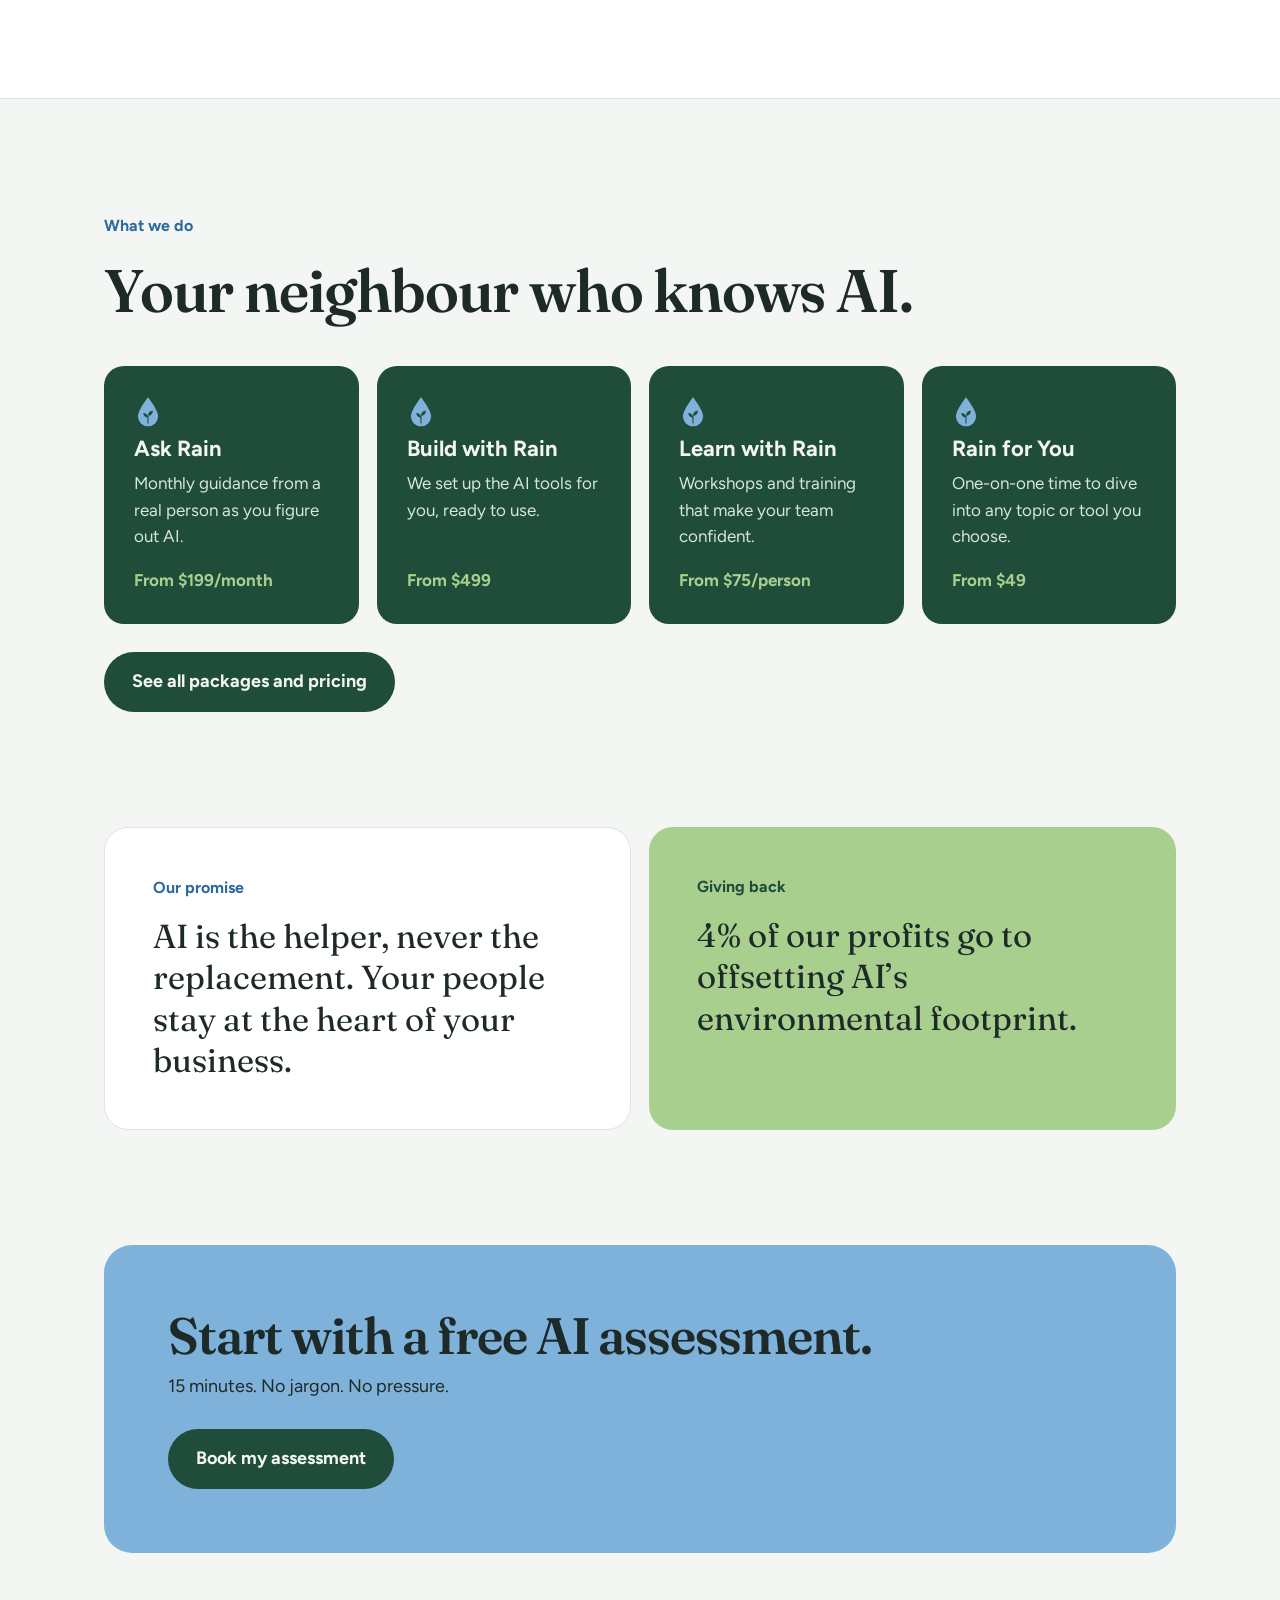
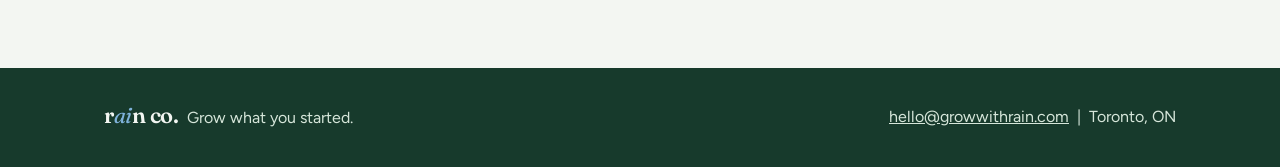
==== commit 9e6101c7: "Add files via upload" ====
--- a/index.html
+++ b/index.html
@@ -52,7 +52,7 @@
 </div></section>
 <section><div class="wrap">
 <div class="stack"><p class="kicker">What we do</p><h2>Your neighbour who knows AI.</h2></div>
-<div class="services"><a class="service" href="pricing.html"><svg viewBox="0 0 100 110" aria-hidden="true"><path d="M50 4 C50 4 14 50 14 72 A36 36 0 0 0 86 72 C86 50 50 4 50 4 Z" fill="#7FB2DA"/><path d="M50 96 L50 70" stroke="#1F4D3A" stroke-width="4" stroke-linecap="round" fill="none"/><path d="M50 76 C40 76 34 70 33 60 C43 60 50 66 50 76 Z" fill="#1F4D3A"/><path d="M50 70 C60 70 67 63 68 52 C57 52 50 59 50 70 Z" fill="#1F4D3A"/></svg><h3>Ask Rain</h3><p>Monthly guidance from a real person as you figure out AI.</p><p class="service-price">From $199/month</p></a><a class="service" href="pricing.html"><svg viewBox="0 0 100 110" aria-hidden="true"><path d="M50 4 C50 4 14 50 14 72 A36 36 0 0 0 86 72 C86 50 50 4 50 4 Z" fill="#7FB2DA"/><path d="M50 96 L50 70" stroke="#1F4D3A" stroke-width="4" stroke-linecap="round" fill="none"/><path d="M50 76 C40 76 34 70 33 60 C43 60 50 66 50 76 Z" fill="#1F4D3A"/><path d="M50 70 C60 70 67 63 68 52 C57 52 50 59 50 70 Z" fill="#1F4D3A"/></svg><h3>Build with Rain</h3><p>We set up the AI tools for you, ready to use.</p><p class="service-price">From $1,000</p></a><a class="service" href="pricing.html"><svg viewBox="0 0 100 110" aria-hidden="true"><path d="M50 4 C50 4 14 50 14 72 A36 36 0 0 0 86 72 C86 50 50 4 50 4 Z" fill="#7FB2DA"/><path d="M50 96 L50 70" stroke="#1F4D3A" stroke-width="4" stroke-linecap="round" fill="none"/><path d="M50 76 C40 76 34 70 33 60 C43 60 50 66 50 76 Z" fill="#1F4D3A"/><path d="M50 70 C60 70 67 63 68 52 C57 52 50 59 50 70 Z" fill="#1F4D3A"/></svg><h3>Learn with Rain</h3><p>Workshops and training that make your team confident.</p><p class="service-price">From $75/person</p></a><a class="service" href="pricing.html"><svg viewBox="0 0 100 110" aria-hidden="true"><path d="M50 4 C50 4 14 50 14 72 A36 36 0 0 0 86 72 C86 50 50 4 50 4 Z" fill="#7FB2DA"/><path d="M50 96 L50 70" stroke="#1F4D3A" stroke-width="4" stroke-linecap="round" fill="none"/><path d="M50 76 C40 76 34 70 33 60 C43 60 50 66 50 76 Z" fill="#1F4D3A"/><path d="M50 70 C60 70 67 63 68 52 C57 52 50 59 50 70 Z" fill="#1F4D3A"/></svg><h3>Rain for You</h3><p>One-on-one help with your own email, calendar and writing.</p><p class="service-price">From $49</p></a></div>
+<div class="services"><a class="service" href="pricing.html"><svg viewBox="0 0 100 110" aria-hidden="true"><path d="M50 4 C50 4 14 50 14 72 A36 36 0 0 0 86 72 C86 50 50 4 50 4 Z" fill="#7FB2DA"/><path d="M50 96 L50 70" stroke="#1F4D3A" stroke-width="4" stroke-linecap="round" fill="none"/><path d="M50 76 C40 76 34 70 33 60 C43 60 50 66 50 76 Z" fill="#1F4D3A"/><path d="M50 70 C60 70 67 63 68 52 C57 52 50 59 50 70 Z" fill="#1F4D3A"/></svg><h3>Ask Rain</h3><p>Monthly guidance from a real person as you figure out AI.</p><p class="service-price">From $199/month</p></a><a class="service" href="pricing.html"><svg viewBox="0 0 100 110" aria-hidden="true"><path d="M50 4 C50 4 14 50 14 72 A36 36 0 0 0 86 72 C86 50 50 4 50 4 Z" fill="#7FB2DA"/><path d="M50 96 L50 70" stroke="#1F4D3A" stroke-width="4" stroke-linecap="round" fill="none"/><path d="M50 76 C40 76 34 70 33 60 C43 60 50 66 50 76 Z" fill="#1F4D3A"/><path d="M50 70 C60 70 67 63 68 52 C57 52 50 59 50 70 Z" fill="#1F4D3A"/></svg><h3>Build with Rain</h3><p>We set up the AI tools for you, ready to use.</p><p class="service-price">From $499</p></a><a class="service" href="pricing.html"><svg viewBox="0 0 100 110" aria-hidden="true"><path d="M50 4 C50 4 14 50 14 72 A36 36 0 0 0 86 72 C86 50 50 4 50 4 Z" fill="#7FB2DA"/><path d="M50 96 L50 70" stroke="#1F4D3A" stroke-width="4" stroke-linecap="round" fill="none"/><path d="M50 76 C40 76 34 70 33 60 C43 60 50 66 50 76 Z" fill="#1F4D3A"/><path d="M50 70 C60 70 67 63 68 52 C57 52 50 59 50 70 Z" fill="#1F4D3A"/></svg><h3>Learn with Rain</h3><p>Workshops and training that make your team confident.</p><p class="service-price">From $75/person</p></a><a class="service" href="pricing.html"><svg viewBox="0 0 100 110" aria-hidden="true"><path d="M50 4 C50 4 14 50 14 72 A36 36 0 0 0 86 72 C86 50 50 4 50 4 Z" fill="#7FB2DA"/><path d="M50 96 L50 70" stroke="#1F4D3A" stroke-width="4" stroke-linecap="round" fill="none"/><path d="M50 76 C40 76 34 70 33 60 C43 60 50 66 50 76 Z" fill="#1F4D3A"/><path d="M50 70 C60 70 67 63 68 52 C57 52 50 59 50 70 Z" fill="#1F4D3A"/></svg><h3>Rain for You</h3><p>One-on-one time to dive into any topic or tool you choose.</p><p class="service-price">From $49</p></a></div>
 <p style="margin-top:28px"><a class="btn btn-moss" href="pricing.html">See all packages and pricing</a></p>
 </div></section>
 <section style="padding-top:0"><div class="wrap pair">
--- a/css/styles.css
+++ b/css/styles.css
@@ -81,7 +81,11 @@
 .cta-box{background:var(--rain);border-radius:28px;padding:clamp(32px,5vw,64px);display:flex;align-items:center;justify-content:space-between;gap:28px;flex-wrap:wrap}
 .cta-box h2{font-size:clamp(32px,4vw,52px)}
 .cta-wrap{padding-top:0}
-.story-photo{aspect-ratio:4/5;border-radius:28px;background:var(--sage);border:2px dashed #9FB3A8;display:flex;align-items:center;justify-content:center;color:#4B5B55;width:100%;object-fit:cover}
+.story-photo{aspect-ratio:4/5;border-radius:28px;background:var(--sage);border:2px dashed #9FB3A8;display:flex;align-items:center;justify-content:center;color:#4B5B55;width:100%;object-fit:cover;object-position:45% center}
+img.story-photo{border:0;background:none}
+.story-figure{margin:0;display:flex;flex-direction:column;gap:10px}
+.photo-credit{font-size:14px;color:#5F6F69}
+.photo-credit a{color:#1F4D3A}
 .split.center{align-items:center}
 .mission{background:var(--rain);text-align:center}
 .mission .kicker{color:var(--ink)}
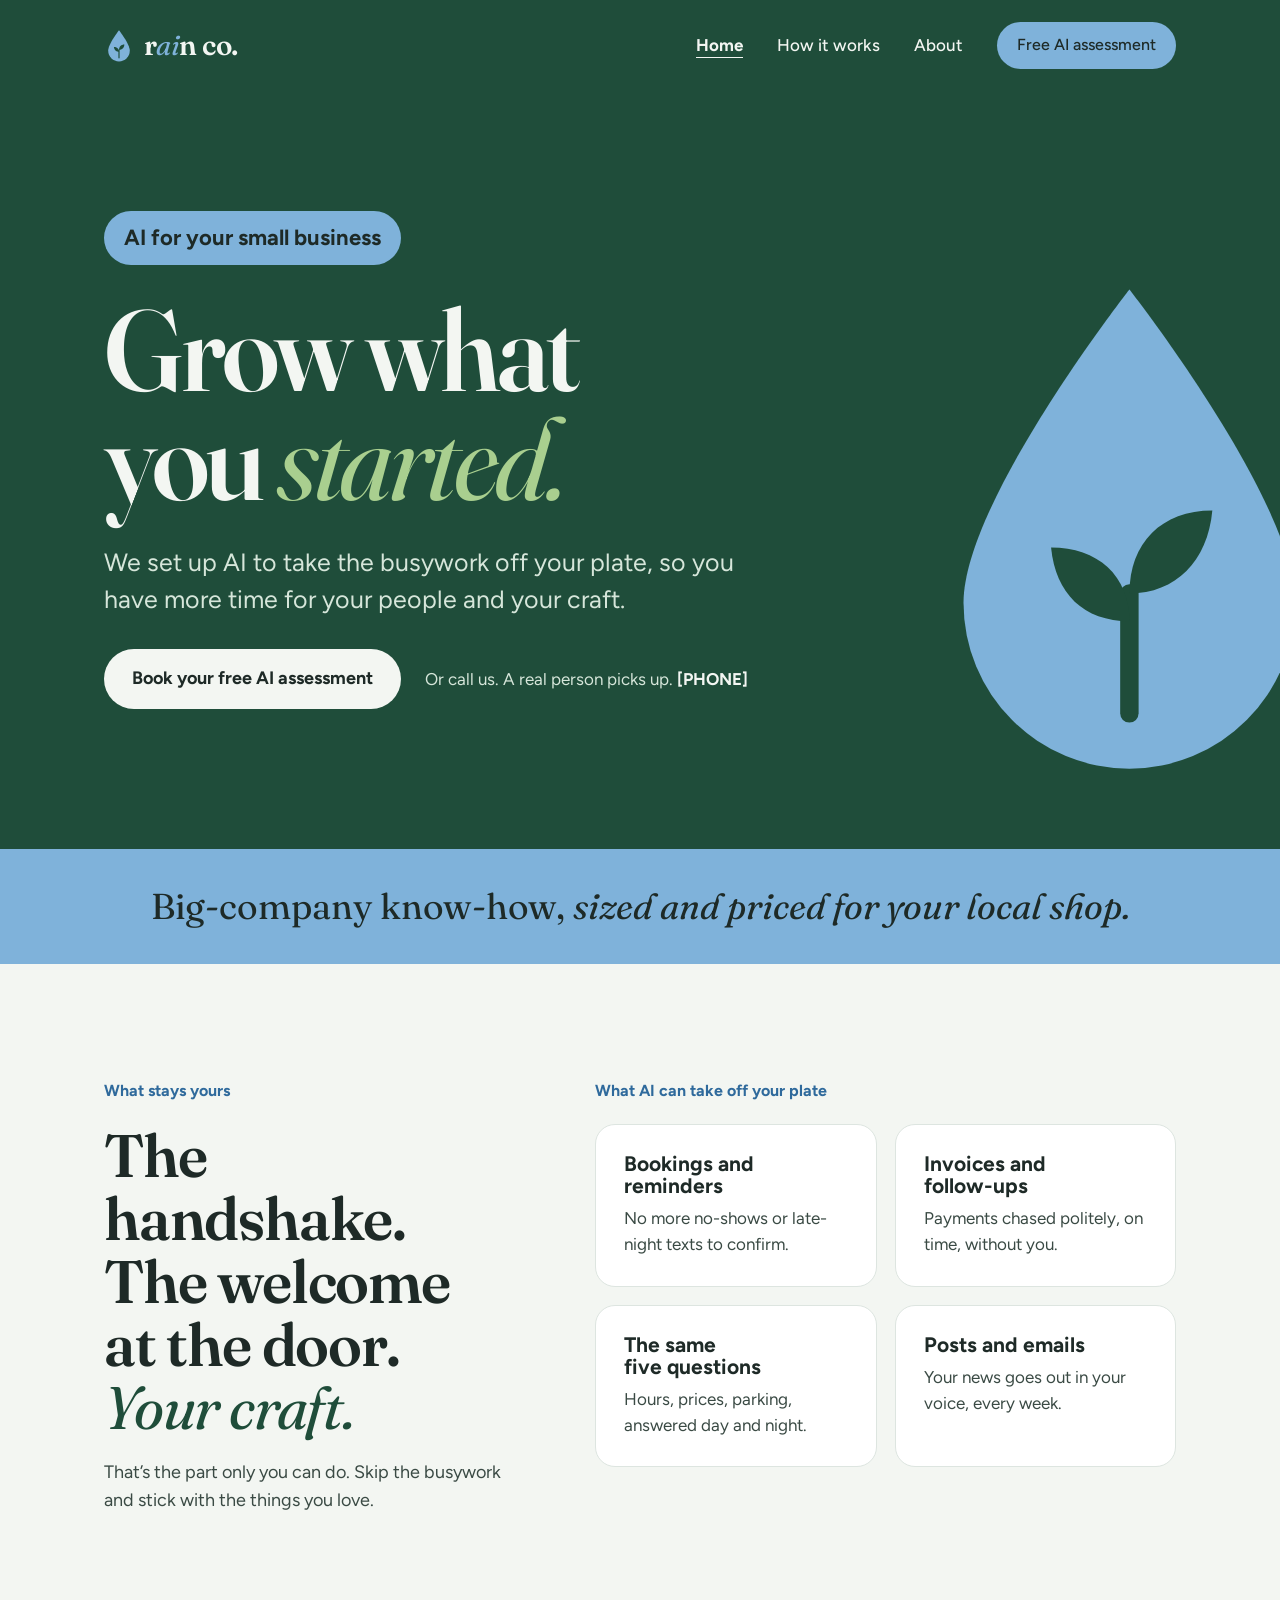
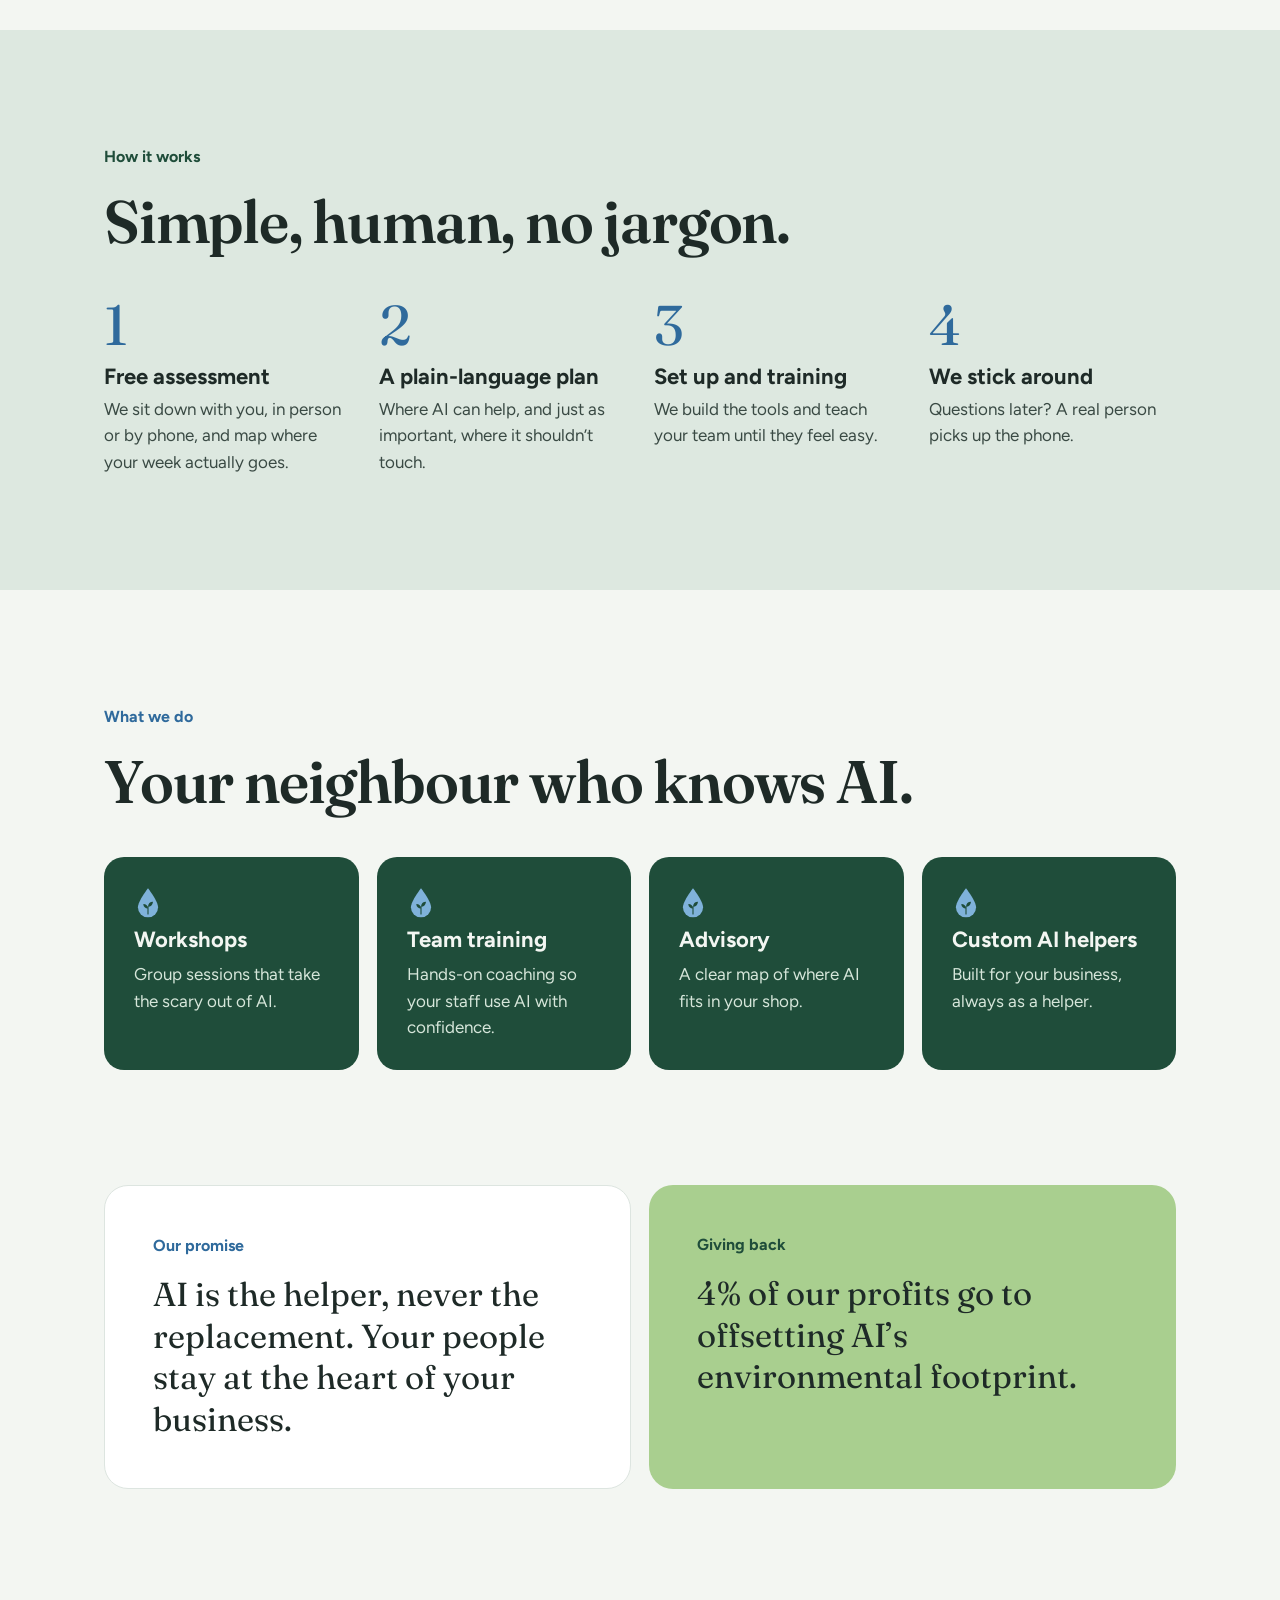
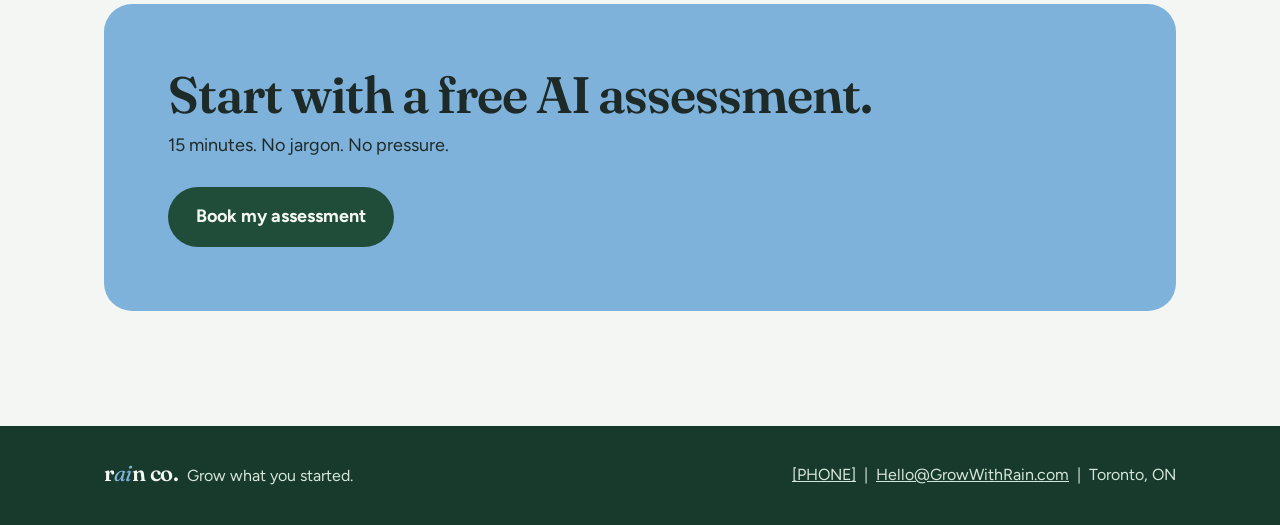
==== commit a8970849: "Add files via upload" ====
--- a/index.html
+++ b/index.html
@@ -19,7 +19,6 @@
 <nav class="nav" aria-label="Main">
 <a href="index.html" aria-current="page">Home</a>
 <a href="index.html#how">How it works</a>
-<a href="pricing.html">Pricing</a>
 <a href="about.html">About</a>
 <a class="btn btn-rain" href="assessment.html">Free AI assessment</a>
 </nav>
@@ -32,28 +31,22 @@
 <p class="pill">AI for your small business</p>
 <h1>Grow what you <em>started.</em></h1>
 <p class="lead">We set up AI to take the busywork off your plate, so you have more time for your people and your craft.</p>
-<div class="hero-cta"><a class="btn btn-light" href="assessment.html">Book your free AI assessment</a><p>Or email us. A real person replies. <a href="mailto:hello@growwithrain.com"><strong>hello@growwithrain.com</strong></a></p></div>
+<div class="hero-cta"><a class="btn btn-light" href="assessment.html">Book your free AI assessment</a><p>Or call us. A real person picks up. <strong>[PHONE]</strong></p></div>
 </div></div></section>
 <div class="band"><div class="wrap"><p>Big-company know-how, <em>sized and priced for your local shop.</em></p></div></div>
 <section><div class="wrap split">
 <div class="stack"><p class="kicker">What stays yours</p><h2>The handshake. The welcome at the door. <em>Your craft.</em></h2><p class="muted">That’s the part only you can do. Skip the busywork and stick with the things you love.</p></div>
-<div class="stack"><p class="kicker">Where AI can help</p><div class="tiles">
-<div class="tile"><h3>Research and ideas</h3><p>Brainstorm a new class, a promo or a menu, and get answers to questions you never had time to look up.</p></div><div class="tile"><h3>Marketing and design</h3><p>Social posts, flyers and newsletters drafted in your voice and your brand colours, ready for you to tweak and send.</p></div><div class="tile"><h3>Operations and admin</h3><p>Emails answered, invoices and bookkeeping kept tidy, and paperwork drafted for you to approve.</p></div><div class="tile"><h3>Automation</h3><p>The tasks you do over and over, like reminders, follow-ups and confirmations, handled automatically, even when you’re busy.</p></div><div class="tile"><h3>Customer service</h3><p>Common questions about hours, prices and bookings answered day and night, with anything personal passed straight to you.</p></div>
+<div class="stack"><p class="kicker">What AI can take off your plate</p><div class="tiles">
+<div class="tile"><h3>Bookings and reminders</h3><p>No more no-shows or late-night texts to confirm.</p></div><div class="tile"><h3>Invoices and follow-ups</h3><p>Payments chased politely, on time, without you.</p></div><div class="tile"><h3>The same five questions</h3><p>Hours, prices, parking, answered day and night.</p></div><div class="tile"><h3>Posts and emails</h3><p>Your news goes out in your voice, every week.</p></div>
 </div></div>
 </div></section>
 <section class="how" id="how"><div class="wrap">
 <div class="stack"><p class="kicker" style="color:#1F4D3A">How it works</p><h2>Simple, human, no jargon.</h2></div>
-<ol class="steps"><li><h3>Free assessment</h3><p>We sit down with you by phone or video and map where your week actually goes.</p></li><li><h3>A plain-language plan</h3><p>Where AI can help, and just as important, where it shouldn’t touch.</p></li><li><h3>Set up and training</h3><p>We build the tools and teach your team until they feel easy.</p></li><li><h3>We stick around</h3><p>Questions later? A real person is always a message away.</p></li></ol>
-</div></section>
-<section class="tools" id="tools"><div class="wrap">
-<div class="stack"><p class="kicker">Tools we work with</p><h2>The tools you already use.</h2><p class="muted lead">We work with the apps you know, and help you pick the right ones if you’re starting fresh.</p></div>
-<div class="tool-grid"><div class="tool-group"><h3>AI assistants</h3><ul class="tool-list"><li>ChatGPT</li><li>Claude</li><li>Gemini</li></ul></div><div class="tool-group"><h3>Everyday work</h3><ul class="tool-list"><li>Google Workspace</li><li>Microsoft 365</li></ul></div><div class="tool-group"><h3>Design</h3><ul class="tool-list"><li>Canva</li><li>Figma</li></ul></div><div class="tool-group"><h3>Websites and online stores</h3><ul class="tool-list"><li>Wix</li><li>Weebly</li><li>WordPress</li><li>Shopify</li></ul></div><div class="tool-group"><h3>Bookings</h3><ul class="tool-list"><li>Calendly</li><li>Glofox</li><li>Mindbody</li></ul></div><div class="tool-group"><h3>Payments and bookkeeping</h3><ul class="tool-list"><li>QuickBooks</li><li>Square</li></ul></div><div class="tool-group"><h3>Email marketing</h3><ul class="tool-list"><li>Mailchimp</li><li>Klaviyo</li></ul></div><div class="tool-group"><h3>Automation</h3><ul class="tool-list"><li>Zapier</li></ul></div></div>
-<p class="tool-callout"><strong>Considering a new tool?</strong> We can evaluate it for you and tell you honestly whether it’s worth it for your business.</p>
+<ol class="steps"><li><h3>Free assessment</h3><p>We sit down with you, in person or by phone, and map where your week actually goes.</p></li><li><h3>A plain-language plan</h3><p>Where AI can help, and just as important, where it shouldn’t touch.</p></li><li><h3>Set up and training</h3><p>We build the tools and teach your team until they feel easy.</p></li><li><h3>We stick around</h3><p>Questions later? A real person picks up the phone.</p></li></ol>
 </div></section>
 <section><div class="wrap">
 <div class="stack"><p class="kicker">What we do</p><h2>Your neighbour who knows AI.</h2></div>
-<div class="services"><a class="service" href="pricing.html"><svg viewBox="0 0 100 110" aria-hidden="true"><path d="M50 4 C50 4 14 50 14 72 A36 36 0 0 0 86 72 C86 50 50 4 50 4 Z" fill="#7FB2DA"/><path d="M50 96 L50 70" stroke="#1F4D3A" stroke-width="4" stroke-linecap="round" fill="none"/><path d="M50 76 C40 76 34 70 33 60 C43 60 50 66 50 76 Z" fill="#1F4D3A"/><path d="M50 70 C60 70 67 63 68 52 C57 52 50 59 50 70 Z" fill="#1F4D3A"/></svg><h3>Ask Rain</h3><p>Monthly guidance from a real person as you figure out AI.</p><p class="service-price">From $199/month</p></a><a class="service" href="pricing.html"><svg viewBox="0 0 100 110" aria-hidden="true"><path d="M50 4 C50 4 14 50 14 72 A36 36 0 0 0 86 72 C86 50 50 4 50 4 Z" fill="#7FB2DA"/><path d="M50 96 L50 70" stroke="#1F4D3A" stroke-width="4" stroke-linecap="round" fill="none"/><path d="M50 76 C40 76 34 70 33 60 C43 60 50 66 50 76 Z" fill="#1F4D3A"/><path d="M50 70 C60 70 67 63 68 52 C57 52 50 59 50 70 Z" fill="#1F4D3A"/></svg><h3>Build with Rain</h3><p>We set up the AI tools for you, ready to use.</p><p class="service-price">From $499</p></a><a class="service" href="pricing.html"><svg viewBox="0 0 100 110" aria-hidden="true"><path d="M50 4 C50 4 14 50 14 72 A36 36 0 0 0 86 72 C86 50 50 4 50 4 Z" fill="#7FB2DA"/><path d="M50 96 L50 70" stroke="#1F4D3A" stroke-width="4" stroke-linecap="round" fill="none"/><path d="M50 76 C40 76 34 70 33 60 C43 60 50 66 50 76 Z" fill="#1F4D3A"/><path d="M50 70 C60 70 67 63 68 52 C57 52 50 59 50 70 Z" fill="#1F4D3A"/></svg><h3>Learn with Rain</h3><p>Workshops and training that make your team confident.</p><p class="service-price">From $75/person</p></a><a class="service" href="pricing.html"><svg viewBox="0 0 100 110" aria-hidden="true"><path d="M50 4 C50 4 14 50 14 72 A36 36 0 0 0 86 72 C86 50 50 4 50 4 Z" fill="#7FB2DA"/><path d="M50 96 L50 70" stroke="#1F4D3A" stroke-width="4" stroke-linecap="round" fill="none"/><path d="M50 76 C40 76 34 70 33 60 C43 60 50 66 50 76 Z" fill="#1F4D3A"/><path d="M50 70 C60 70 67 63 68 52 C57 52 50 59 50 70 Z" fill="#1F4D3A"/></svg><h3>Rain for You</h3><p>One-on-one time to dive into any topic or tool you choose.</p><p class="service-price">From $49</p></a></div>
-<p style="margin-top:28px"><a class="btn btn-moss" href="pricing.html">See all packages and pricing</a></p>
+<div class="services"><div class="service"><svg viewBox="0 0 100 110" aria-hidden="true"><path d="M50 4 C50 4 14 50 14 72 A36 36 0 0 0 86 72 C86 50 50 4 50 4 Z" fill="#7FB2DA"/><path d="M50 96 L50 70" stroke="#1F4D3A" stroke-width="4" stroke-linecap="round" fill="none"/><path d="M50 76 C40 76 34 70 33 60 C43 60 50 66 50 76 Z" fill="#1F4D3A"/><path d="M50 70 C60 70 67 63 68 52 C57 52 50 59 50 70 Z" fill="#1F4D3A"/></svg><h3>Workshops</h3><p>Group sessions that take the scary out of AI.</p></div><div class="service"><svg viewBox="0 0 100 110" aria-hidden="true"><path d="M50 4 C50 4 14 50 14 72 A36 36 0 0 0 86 72 C86 50 50 4 50 4 Z" fill="#7FB2DA"/><path d="M50 96 L50 70" stroke="#1F4D3A" stroke-width="4" stroke-linecap="round" fill="none"/><path d="M50 76 C40 76 34 70 33 60 C43 60 50 66 50 76 Z" fill="#1F4D3A"/><path d="M50 70 C60 70 67 63 68 52 C57 52 50 59 50 70 Z" fill="#1F4D3A"/></svg><h3>Team training</h3><p>Hands-on coaching so your staff use AI with confidence.</p></div><div class="service"><svg viewBox="0 0 100 110" aria-hidden="true"><path d="M50 4 C50 4 14 50 14 72 A36 36 0 0 0 86 72 C86 50 50 4 50 4 Z" fill="#7FB2DA"/><path d="M50 96 L50 70" stroke="#1F4D3A" stroke-width="4" stroke-linecap="round" fill="none"/><path d="M50 76 C40 76 34 70 33 60 C43 60 50 66 50 76 Z" fill="#1F4D3A"/><path d="M50 70 C60 70 67 63 68 52 C57 52 50 59 50 70 Z" fill="#1F4D3A"/></svg><h3>Advisory</h3><p>A clear map of where AI fits in your shop.</p></div><div class="service"><svg viewBox="0 0 100 110" aria-hidden="true"><path d="M50 4 C50 4 14 50 14 72 A36 36 0 0 0 86 72 C86 50 50 4 50 4 Z" fill="#7FB2DA"/><path d="M50 96 L50 70" stroke="#1F4D3A" stroke-width="4" stroke-linecap="round" fill="none"/><path d="M50 76 C40 76 34 70 33 60 C43 60 50 66 50 76 Z" fill="#1F4D3A"/><path d="M50 70 C60 70 67 63 68 52 C57 52 50 59 50 70 Z" fill="#1F4D3A"/></svg><h3>Custom AI helpers</h3><p>Built for your business, always as a helper.</p></div></div>
 </div></section>
 <section style="padding-top:0"><div class="wrap pair">
 <div class="panel panel-white"><p class="kicker">Our promise</p><p class="big">AI is the helper, never the replacement. Your people stay at the heart of your business.</p></div>
@@ -67,7 +60,7 @@
 <footer class="site-footer">
 <div class="wrap">
 <p><span class="wordmark">r<i>ai</i>n co.</span>&nbsp; Grow what you started.</p>
-<p><a href="mailto:hello@growwithrain.com">hello@growwithrain.com</a> &nbsp;|&nbsp; Toronto, ON</p>
+<p><a href="tel:[PHONE]">[PHONE]</a> &nbsp;|&nbsp; <a href="mailto:hello@growwithrain.com">Hello@GrowWithRain.com</a> &nbsp;|&nbsp; Toronto, ON</p>
 </div>
 </footer>
 </body>
--- a/css/styles.css
+++ b/css/styles.css
@@ -42,7 +42,7 @@
 .hero{position:relative;overflow:hidden;background:var(--moss);color:var(--mist);padding:clamp(64px,10vw,120px) 0 clamp(80px,11vw,140px)}
 .hero .drop-bg{position:absolute;right:max(-120px,calc(50% - 760px));top:60px;width:clamp(240px,36vw,520px);pointer-events:none}
 .hero .wrap{position:relative}
-.hero .stack{gap:30px;position:relative;z-index:1}
+.hero .stack{gap:30px}
 .pill{align-self:flex-start;display:inline-block;padding:10px 20px;border-radius:999px;background:var(--rain);color:var(--ink);font-weight:700;font-size:clamp(17px,1.8vw,22px)}
 .hero h1{max-width:12ch}
 .hero h1 em{color:var(--sprout)}
@@ -81,11 +81,7 @@
 .cta-box{background:var(--rain);border-radius:28px;padding:clamp(32px,5vw,64px);display:flex;align-items:center;justify-content:space-between;gap:28px;flex-wrap:wrap}
 .cta-box h2{font-size:clamp(32px,4vw,52px)}
 .cta-wrap{padding-top:0}
-.story-photo{aspect-ratio:4/5;border-radius:28px;background:var(--sage);border:2px dashed #9FB3A8;display:flex;align-items:center;justify-content:center;color:#4B5B55;width:100%;object-fit:cover;object-position:45% center}
-img.story-photo{border:0;background:none}
-.story-figure{margin:0;display:flex;flex-direction:column;gap:10px}
-.photo-credit{font-size:14px;color:#5F6F69}
-.photo-credit a{color:#1F4D3A}
+.story-photo{aspect-ratio:4/5;border-radius:28px;background:var(--sage);border:2px dashed #9FB3A8;display:flex;align-items:center;justify-content:center;color:#4B5B55;width:100%;object-fit:cover}
 .split.center{align-items:center}
 .mission{background:var(--rain);text-align:center}
 .mission .kicker{color:var(--ink)}
@@ -140,52 +136,15 @@
 .site-footer{background:var(--moss-deep);color:var(--soft);font-size:16px;padding:36px 0}
 .site-footer .wrap{display:flex;justify-content:space-between;align-items:center;gap:16px;flex-wrap:wrap}
 .site-footer .wordmark{font-size:22px;color:var(--mist)}
-a.service{text-decoration:none;transition:transform .15s ease}
-a.service:hover{transform:translateY(-2px)}
-.service-price{margin-top:auto;padding-top:8px;font-weight:700;color:var(--sprout)!important}
-.tiles .tile:last-child:nth-child(odd){grid-column:1/-1}
-.pkg-jump{position:sticky;top:0;z-index:5;background:var(--mist);border-bottom:1px solid var(--line)}
-.pkg-jump .wrap{display:flex;gap:clamp(16px,3vw,36px);padding-top:16px;padding-bottom:16px;overflow-x:auto;white-space:nowrap}
-.pkg-jump a{text-decoration:none;font-weight:600;color:var(--moss)}
-.pkg-jump a:hover{text-decoration:underline;text-underline-offset:5px}
-.pkg{padding:clamp(56px,7vw,96px) 0;scroll-margin-top:60px}
-.pkg:nth-of-type(odd){background:var(--sage)}
-.pkg-head{margin-bottom:36px}
-.price-grid{display:grid;gap:18px}
-.price-grid.cols-2{grid-template-columns:repeat(2,minmax(0,1fr));max-width:820px}
-.price-grid.cols-3{grid-template-columns:repeat(3,minmax(0,1fr))}
-.price-card{background:var(--white);border:1px solid var(--line);border-radius:22px;padding:30px;display:flex;flex-direction:column;gap:12px}
-.price-card.featured{background:var(--moss);color:var(--mist);border-color:var(--moss)}
-.price-card h3{font-family:var(--sans);font-size:21px;font-weight:700;letter-spacing:0}
-.price-tag{font-family:var(--serif);font-size:48px;line-height:1;font-weight:600;letter-spacing:-0.02em}
-.price-tag span{font-family:var(--sans);font-size:17px;font-weight:500;letter-spacing:0;margin-left:4px;color:var(--muted)}
-.price-card.featured .price-tag span{color:var(--soft)}
-.price-card ul{list-style:none;margin:6px 0 0;padding:0;display:flex;flex-direction:column;gap:10px}
-.price-card li{position:relative;padding-left:24px;font-size:17px;line-height:1.45;color:var(--muted)}
-.price-card.featured li{color:var(--soft)}
-.price-card li::before{content:"";position:absolute;left:0;top:7px;width:10px;height:11px;border-radius:50% 50% 50% 50% / 60% 60% 40% 40%;background:var(--rain)}
-.pkg-note{margin-top:22px;font-weight:600;color:var(--moss)}
-.price-fine{padding-top:8px;padding-bottom:48px;font-size:15px;color:var(--muted)}
-.tools{background:var(--white);border-top:1px solid var(--line);border-bottom:1px solid var(--line)}
-.tool-grid{display:grid;grid-template-columns:repeat(4,minmax(0,1fr));gap:28px 24px;margin-top:44px}
-.tool-group h3{font-family:var(--sans);font-size:15px;font-weight:700;letter-spacing:0;color:var(--rain-ink);margin-bottom:12px}
-.tool-list{list-style:none;margin:0;padding:0;display:flex;flex-wrap:wrap;gap:8px}
-.tool-list li{padding:8px 14px;border-radius:999px;background:var(--sage);color:var(--moss);font-weight:600;font-size:16px}
-.tool-callout{margin-top:40px;padding:22px 26px;border-radius:18px;background:var(--mist);border:1px solid var(--line);font-size:18px;max-width:820px}
-.tool-callout strong{color:var(--moss)}
-.tools-inline{margin-top:14px;font-size:16px;color:var(--muted);max-width:820px}
-.tools-inline a{color:var(--moss);font-weight:600}
 @media (max-width:1000px){
-  .tool-grid{grid-template-columns:repeat(2,minmax(0,1fr))}
   .split,.assess{grid-template-columns:1fr}
   .steps,.services{grid-template-columns:repeat(2,minmax(0,1fr))}
   .promises{grid-template-columns:repeat(2,minmax(0,1fr))}
-  .price-grid.cols-3{grid-template-columns:repeat(2,minmax(0,1fr))}
   .hero .drop-bg{opacity:.35}
 }
 @media (max-width:640px){
   body{font-size:17px}
-  .tool-grid,.tiles,.steps,.services,.pair,.promises,.fields,.price-grid.cols-2,.price-grid.cols-3{grid-template-columns:1fr}
+  .tiles,.steps,.services,.pair,.promises,.fields{grid-template-columns:1fr}
   .story-photo{aspect-ratio:4/3}
 }
 @media (prefers-reduced-motion:reduce){*{transition:none!important;scroll-behavior:auto!important}}
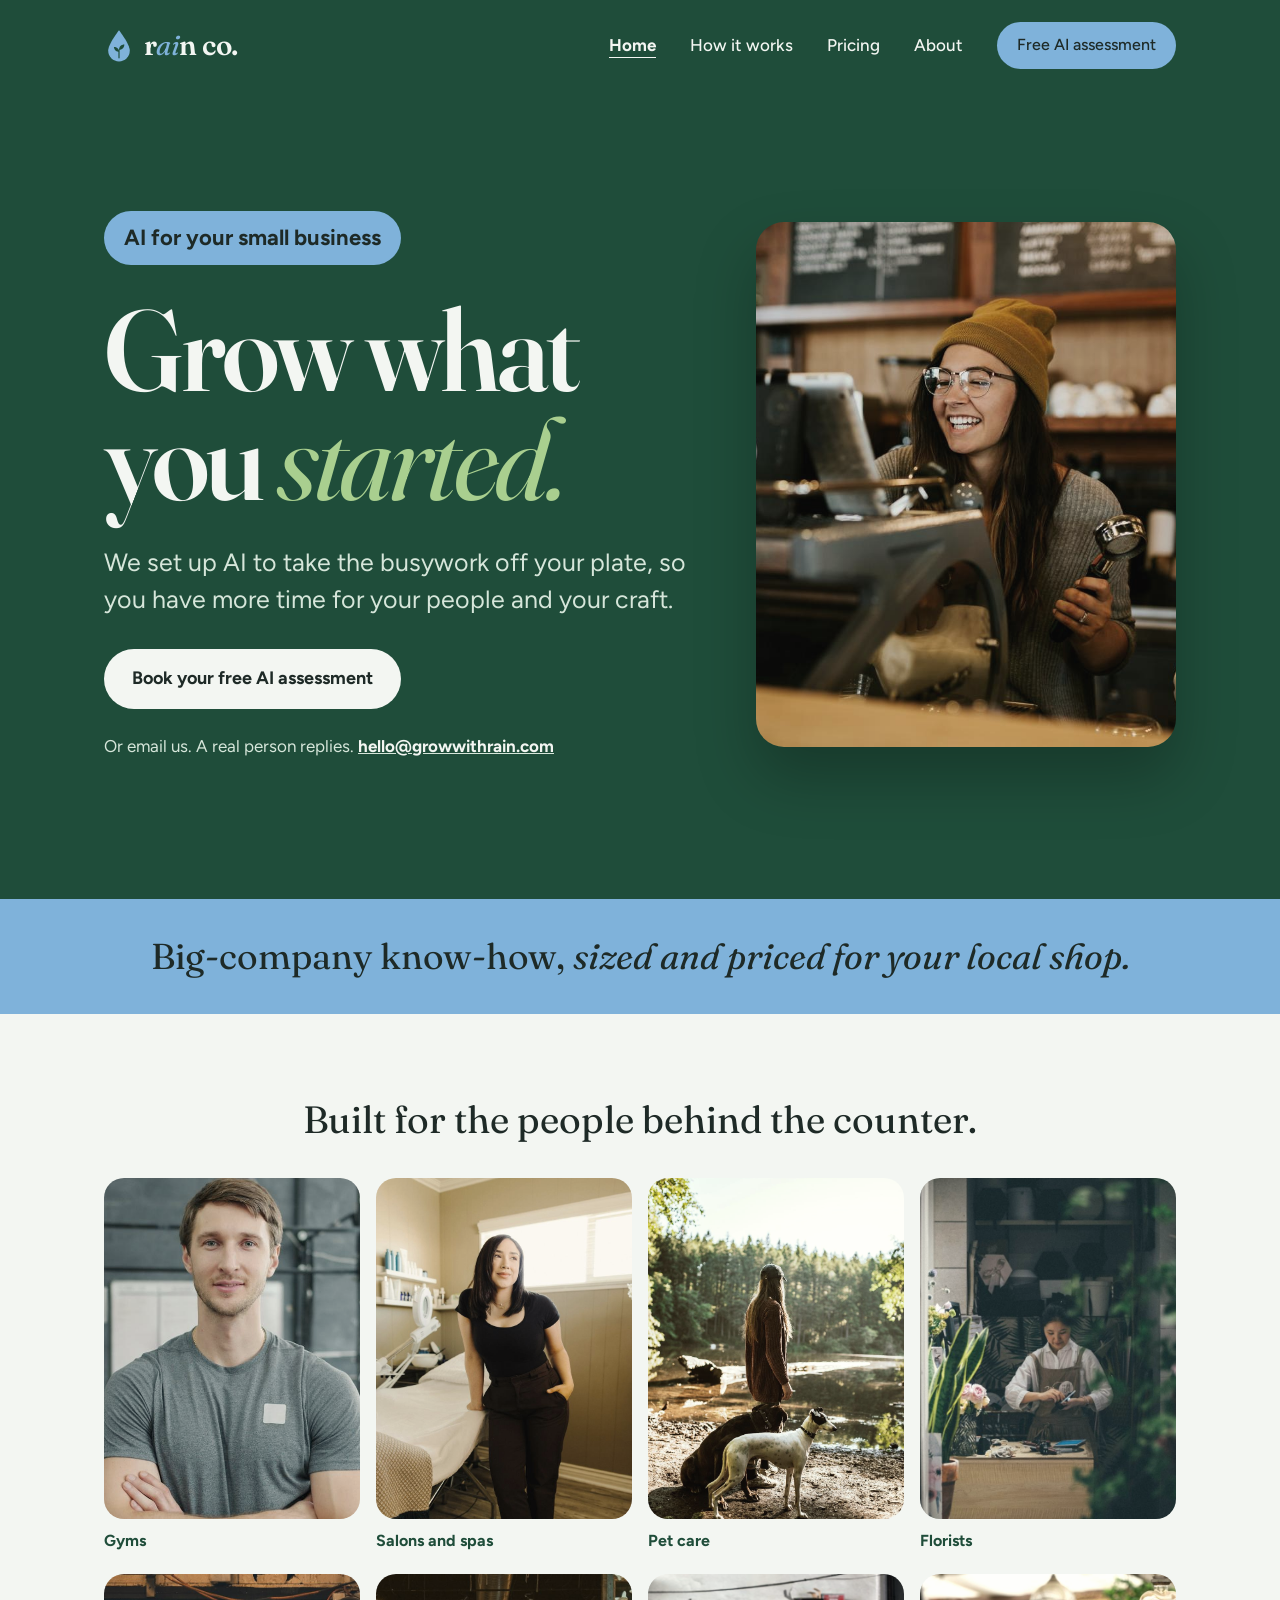
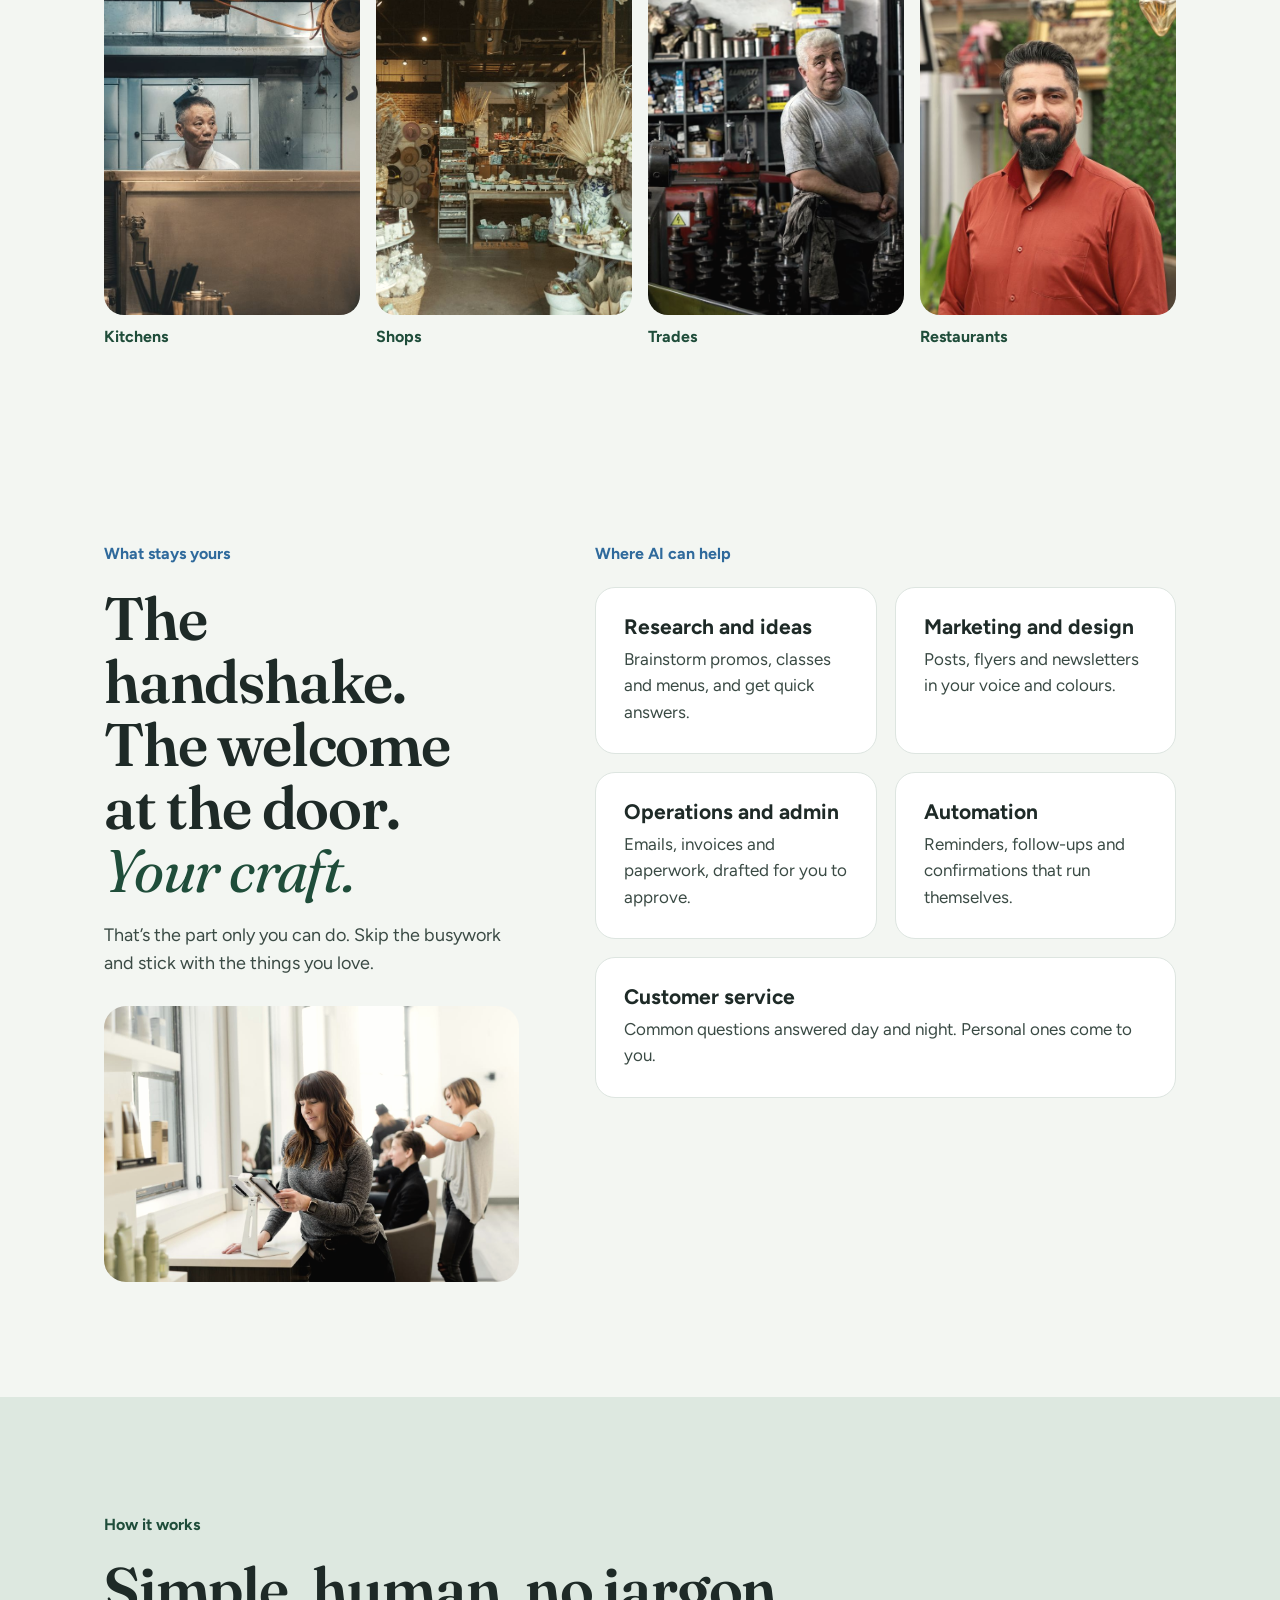
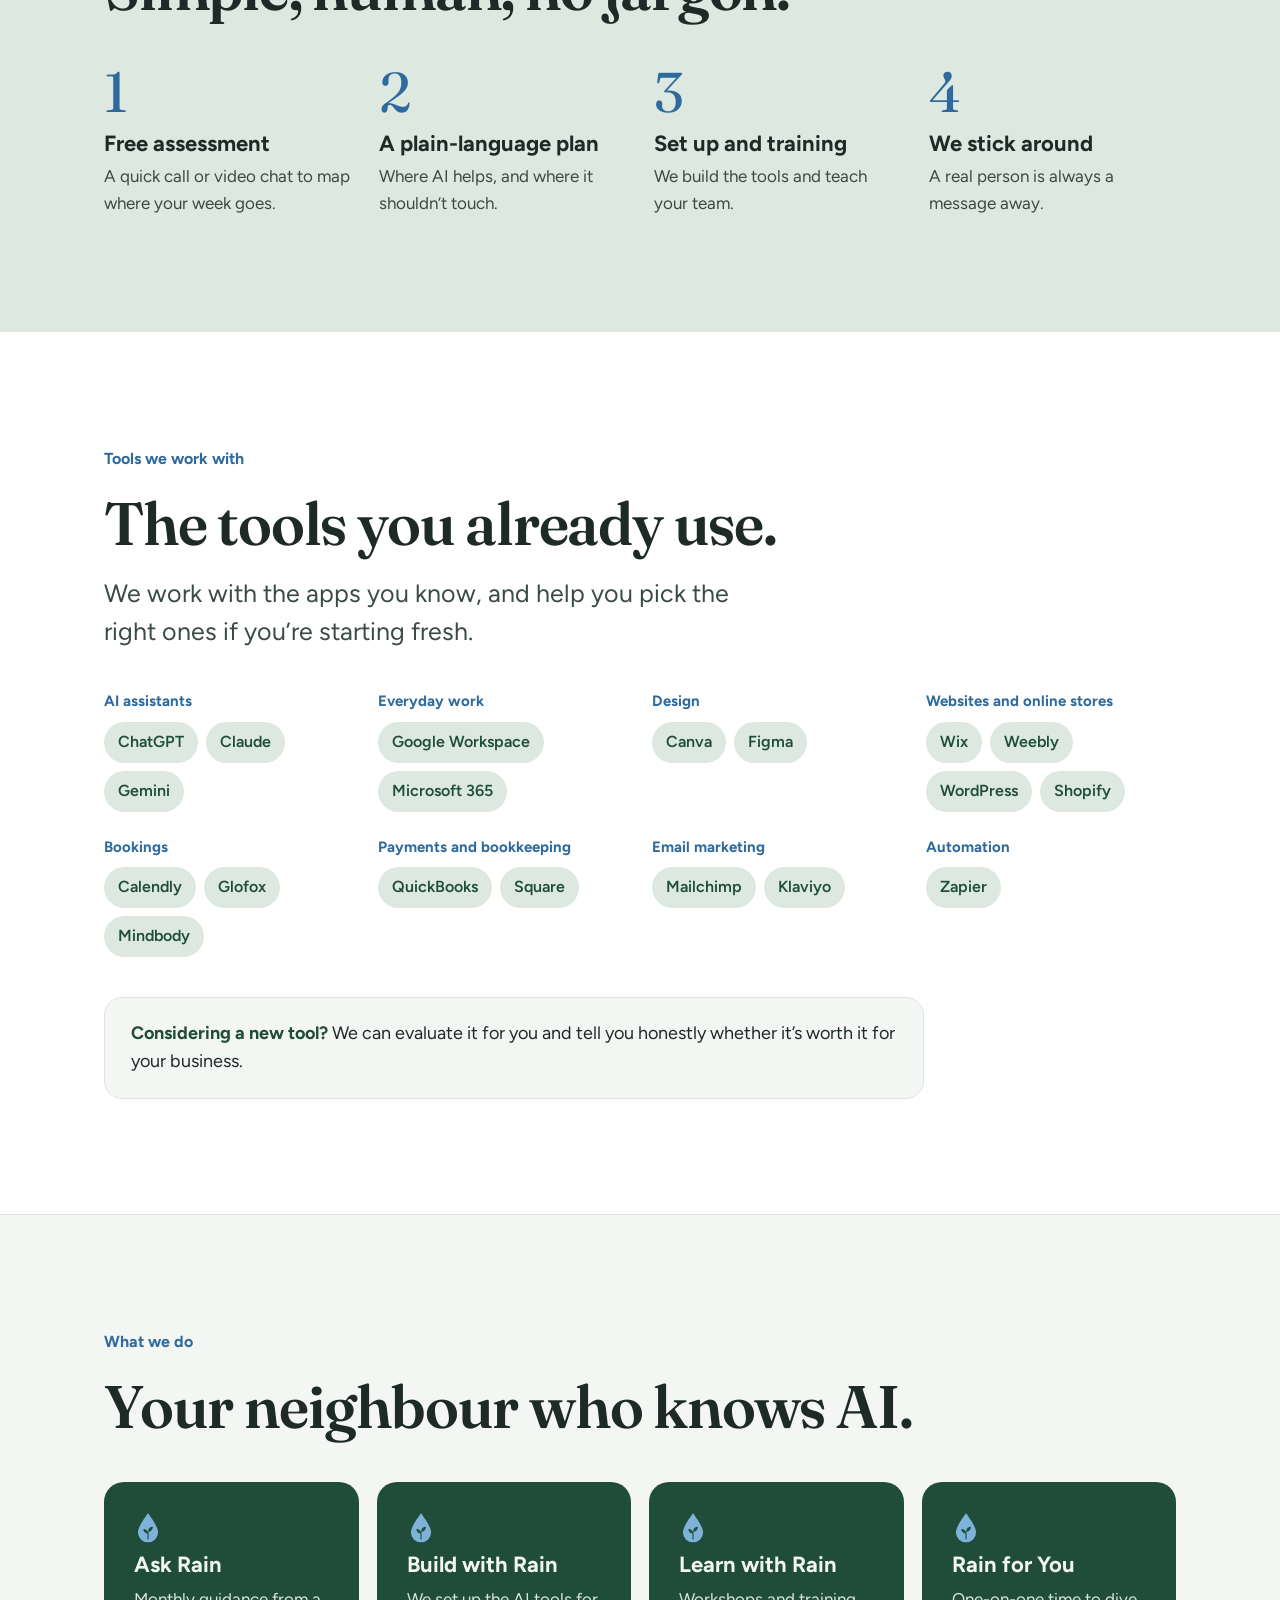
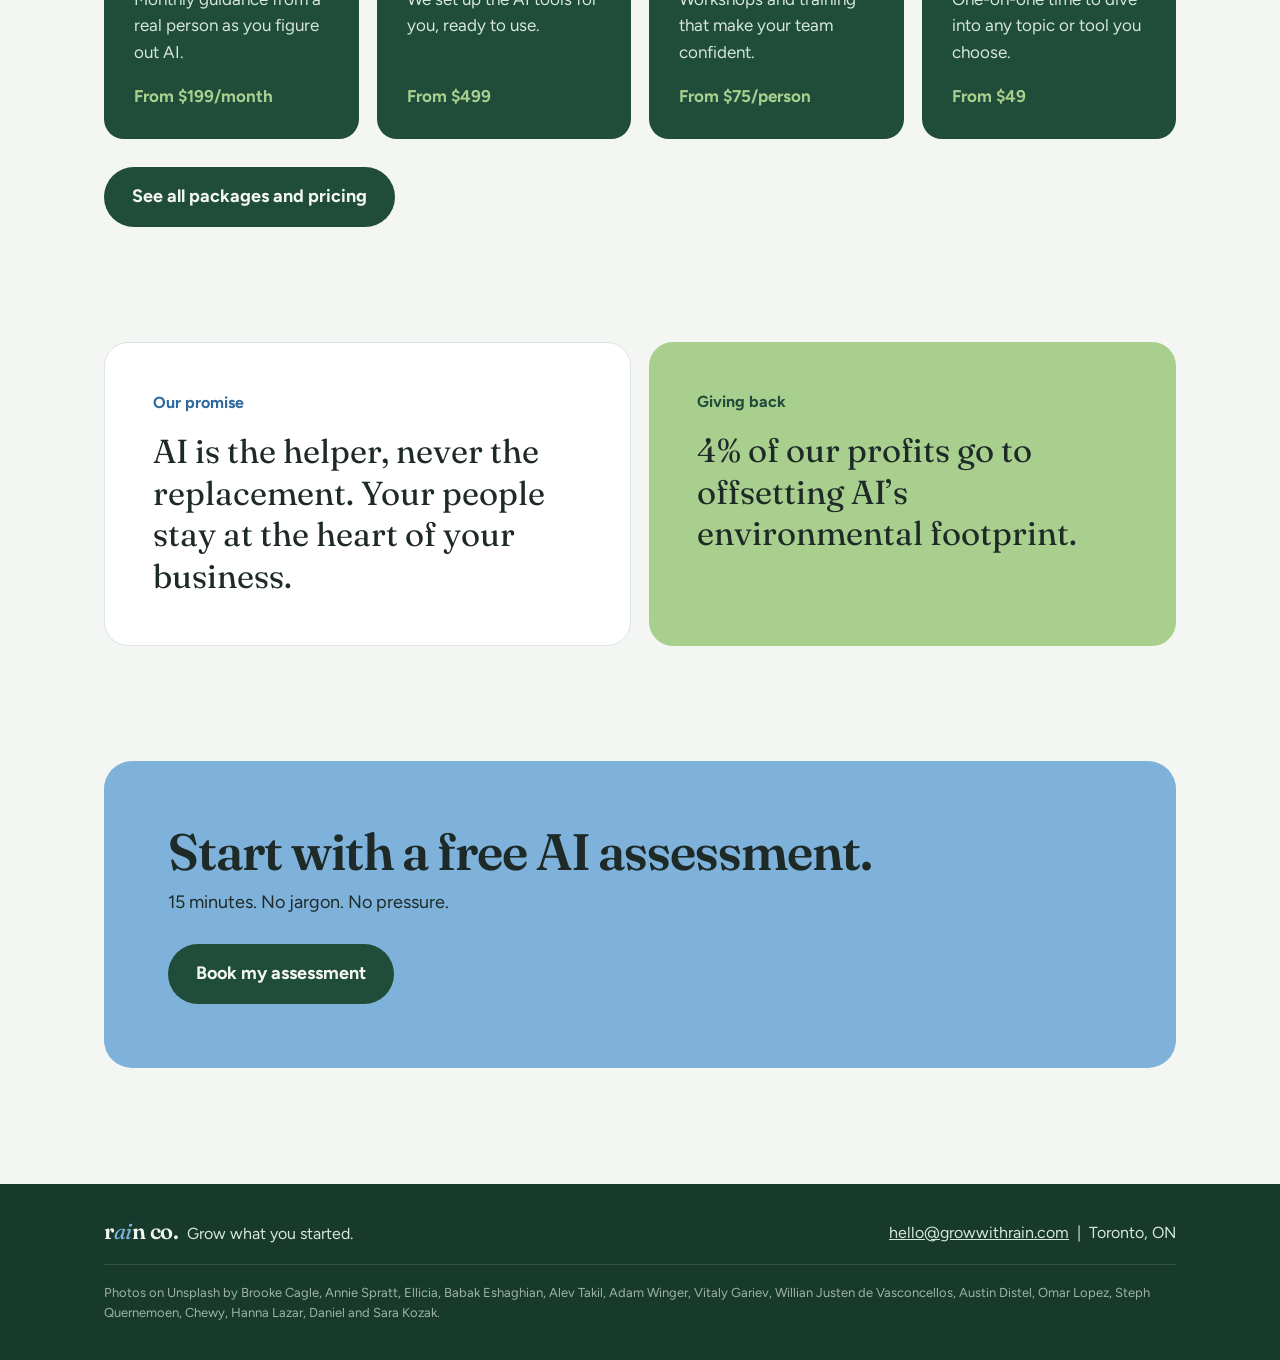
==== commit 288b5095: "Add files via upload" ====
--- a/index.html
+++ b/index.html
@@ -19,6 +19,7 @@
 <nav class="nav" aria-label="Main">
 <a href="index.html" aria-current="page">Home</a>
 <a href="index.html#how">How it works</a>
+<a href="pricing.html">Pricing</a>
 <a href="about.html">About</a>
 <a class="btn btn-rain" href="assessment.html">Free AI assessment</a>
 </nav>
@@ -26,27 +27,49 @@
 </header>
 <main id="main">
 <section class="hero"><div class="wrap">
-<svg class="drop-bg" viewBox="0 0 100 110" aria-hidden="true"><path d="M50 4 C50 4 14 50 14 72 A36 36 0 0 0 86 72 C86 50 50 4 50 4 Z" fill="#7FB2DA"/><path d="M50 96 L50 70" stroke="#1F4D3A" stroke-width="4" stroke-linecap="round" fill="none"/><path d="M50 76 C40 76 34 70 33 60 C43 60 50 66 50 76 Z" fill="#1F4D3A"/><path d="M50 70 C60 70 67 63 68 52 C57 52 50 59 50 70 Z" fill="#1F4D3A"/></svg>
+<div class="hero-grid">
 <div class="stack">
 <p class="pill">AI for your small business</p>
 <h1>Grow what you <em>started.</em></h1>
 <p class="lead">We set up AI to take the busywork off your plate, so you have more time for your people and your craft.</p>
-<div class="hero-cta"><a class="btn btn-light" href="assessment.html">Book your free AI assessment</a><p>Or call us. A real person picks up. <strong>[PHONE]</strong></p></div>
-</div></div></section>
+<div class="hero-cta"><a class="btn btn-light" href="assessment.html">Book your free AI assessment</a><p>Or email us. A real person replies. <a href="mailto:hello@growwithrain.com"><strong>hello@growwithrain.com</strong></a></p></div>
+</div>
+<figure class="hero-photo"><img src="img/barista.jpg" alt="A smiling café owner making coffee behind the counter"></figure>
+</div>
+</div></section>
 <div class="band"><div class="wrap"><p>Big-company know-how, <em>sized and priced for your local shop.</em></p></div></div>
+<section class="strip"><div class="wrap">
+<p class="strip-title">Built for the people behind the counter.</p>
+<div class="strip-grid">
+<figure><img src="img/gym-coach.jpg" alt="A gym owner standing in his training space" loading="lazy" style="object-position:50% 30%"><figcaption>Gyms</figcaption></figure>
+<figure><img src="img/spa.jpg" alt="An esthetician in her treatment room" loading="lazy" style="object-position:50% 25%"><figcaption>Salons and spas</figcaption></figure>
+<figure><img src="img/pet-care.jpg" alt="A dog walker with two dogs by a lake" loading="lazy" style="object-position:50% 70%"><figcaption>Pet care</figcaption></figure>
+<figure><img src="img/florist.jpg" alt="A florist working at her counter, surrounded by plants" loading="lazy" style="object-position:center"><figcaption>Florists</figcaption></figure>
+<figure><img src="img/cook.jpg" alt="A cook in a small restaurant kitchen" loading="lazy" style="object-position:38% center"><figcaption>Kitchens</figcaption></figure>
+<figure><img src="img/boutique.jpg" alt="A boutique shop full of handmade goods" loading="lazy" style="object-position:50% center"><figcaption>Shops</figcaption></figure>
+<figure><img src="img/mechanic.jpg" alt="A mechanic standing in his workshop" loading="lazy" style="object-position:75% center"><figcaption>Trades</figcaption></figure>
+<figure><img src="img/restaurant-owner.jpg" alt="A restaurant owner smiling in his dining room" loading="lazy" style="object-position:50% 30%"><figcaption>Restaurants</figcaption></figure>
+</div>
+</div></section>
 <section><div class="wrap split">
-<div class="stack"><p class="kicker">What stays yours</p><h2>The handshake. The welcome at the door. <em>Your craft.</em></h2><p class="muted">That’s the part only you can do. Skip the busywork and stick with the things you love.</p></div>
-<div class="stack"><p class="kicker">What AI can take off your plate</p><div class="tiles">
-<div class="tile"><h3>Bookings and reminders</h3><p>No more no-shows or late-night texts to confirm.</p></div><div class="tile"><h3>Invoices and follow-ups</h3><p>Payments chased politely, on time, without you.</p></div><div class="tile"><h3>The same five questions</h3><p>Hours, prices, parking, answered day and night.</p></div><div class="tile"><h3>Posts and emails</h3><p>Your news goes out in your voice, every week.</p></div>
+<div class="stack"><p class="kicker">What stays yours</p><h2>The handshake. The welcome at the door. <em>Your craft.</em></h2><p class="muted">That’s the part only you can do. Skip the busywork and stick with the things you love.</p><img class="side-photo" src="img/salon.jpg" alt="A salon owner checking bookings on a tablet while a stylist works behind her" loading="lazy"></div>
+<div class="stack"><p class="kicker">Where AI can help</p><div class="tiles">
+<div class="tile"><h3>Research and ideas</h3><p>Brainstorm promos, classes and menus, and get quick answers.</p></div><div class="tile"><h3>Marketing and design</h3><p>Posts, flyers and newsletters in your voice and colours.</p></div><div class="tile"><h3>Operations and admin</h3><p>Emails, invoices and paperwork, drafted for you to approve.</p></div><div class="tile"><h3>Automation</h3><p>Reminders, follow-ups and confirmations that run themselves.</p></div><div class="tile"><h3>Customer service</h3><p>Common questions answered day and night. Personal ones come to you.</p></div>
 </div></div>
 </div></section>
 <section class="how" id="how"><div class="wrap">
 <div class="stack"><p class="kicker" style="color:#1F4D3A">How it works</p><h2>Simple, human, no jargon.</h2></div>
-<ol class="steps"><li><h3>Free assessment</h3><p>We sit down with you, in person or by phone, and map where your week actually goes.</p></li><li><h3>A plain-language plan</h3><p>Where AI can help, and just as important, where it shouldn’t touch.</p></li><li><h3>Set up and training</h3><p>We build the tools and teach your team until they feel easy.</p></li><li><h3>We stick around</h3><p>Questions later? A real person picks up the phone.</p></li></ol>
+<ol class="steps"><li><h3>Free assessment</h3><p>A quick call or video chat to map where your week goes.</p></li><li><h3>A plain-language plan</h3><p>Where AI helps, and where it shouldn’t touch.</p></li><li><h3>Set up and training</h3><p>We build the tools and teach your team.</p></li><li><h3>We stick around</h3><p>A real person is always a message away.</p></li></ol>
+</div></section>
+<section class="tools" id="tools"><div class="wrap">
+<div class="stack"><p class="kicker">Tools we work with</p><h2>The tools you already use.</h2><p class="muted lead">We work with the apps you know, and help you pick the right ones if you’re starting fresh.</p></div>
+<div class="tool-grid"><div class="tool-group"><h3>AI assistants</h3><ul class="tool-list"><li>ChatGPT</li><li>Claude</li><li>Gemini</li></ul></div><div class="tool-group"><h3>Everyday work</h3><ul class="tool-list"><li>Google Workspace</li><li>Microsoft 365</li></ul></div><div class="tool-group"><h3>Design</h3><ul class="tool-list"><li>Canva</li><li>Figma</li></ul></div><div class="tool-group"><h3>Websites and online stores</h3><ul class="tool-list"><li>Wix</li><li>Weebly</li><li>WordPress</li><li>Shopify</li></ul></div><div class="tool-group"><h3>Bookings</h3><ul class="tool-list"><li>Calendly</li><li>Glofox</li><li>Mindbody</li></ul></div><div class="tool-group"><h3>Payments and bookkeeping</h3><ul class="tool-list"><li>QuickBooks</li><li>Square</li></ul></div><div class="tool-group"><h3>Email marketing</h3><ul class="tool-list"><li>Mailchimp</li><li>Klaviyo</li></ul></div><div class="tool-group"><h3>Automation</h3><ul class="tool-list"><li>Zapier</li></ul></div></div>
+<p class="tool-callout"><strong>Considering a new tool?</strong> We can evaluate it for you and tell you honestly whether it’s worth it for your business.</p>
 </div></section>
 <section><div class="wrap">
 <div class="stack"><p class="kicker">What we do</p><h2>Your neighbour who knows AI.</h2></div>
-<div class="services"><div class="service"><svg viewBox="0 0 100 110" aria-hidden="true"><path d="M50 4 C50 4 14 50 14 72 A36 36 0 0 0 86 72 C86 50 50 4 50 4 Z" fill="#7FB2DA"/><path d="M50 96 L50 70" stroke="#1F4D3A" stroke-width="4" stroke-linecap="round" fill="none"/><path d="M50 76 C40 76 34 70 33 60 C43 60 50 66 50 76 Z" fill="#1F4D3A"/><path d="M50 70 C60 70 67 63 68 52 C57 52 50 59 50 70 Z" fill="#1F4D3A"/></svg><h3>Workshops</h3><p>Group sessions that take the scary out of AI.</p></div><div class="service"><svg viewBox="0 0 100 110" aria-hidden="true"><path d="M50 4 C50 4 14 50 14 72 A36 36 0 0 0 86 72 C86 50 50 4 50 4 Z" fill="#7FB2DA"/><path d="M50 96 L50 70" stroke="#1F4D3A" stroke-width="4" stroke-linecap="round" fill="none"/><path d="M50 76 C40 76 34 70 33 60 C43 60 50 66 50 76 Z" fill="#1F4D3A"/><path d="M50 70 C60 70 67 63 68 52 C57 52 50 59 50 70 Z" fill="#1F4D3A"/></svg><h3>Team training</h3><p>Hands-on coaching so your staff use AI with confidence.</p></div><div class="service"><svg viewBox="0 0 100 110" aria-hidden="true"><path d="M50 4 C50 4 14 50 14 72 A36 36 0 0 0 86 72 C86 50 50 4 50 4 Z" fill="#7FB2DA"/><path d="M50 96 L50 70" stroke="#1F4D3A" stroke-width="4" stroke-linecap="round" fill="none"/><path d="M50 76 C40 76 34 70 33 60 C43 60 50 66 50 76 Z" fill="#1F4D3A"/><path d="M50 70 C60 70 67 63 68 52 C57 52 50 59 50 70 Z" fill="#1F4D3A"/></svg><h3>Advisory</h3><p>A clear map of where AI fits in your shop.</p></div><div class="service"><svg viewBox="0 0 100 110" aria-hidden="true"><path d="M50 4 C50 4 14 50 14 72 A36 36 0 0 0 86 72 C86 50 50 4 50 4 Z" fill="#7FB2DA"/><path d="M50 96 L50 70" stroke="#1F4D3A" stroke-width="4" stroke-linecap="round" fill="none"/><path d="M50 76 C40 76 34 70 33 60 C43 60 50 66 50 76 Z" fill="#1F4D3A"/><path d="M50 70 C60 70 67 63 68 52 C57 52 50 59 50 70 Z" fill="#1F4D3A"/></svg><h3>Custom AI helpers</h3><p>Built for your business, always as a helper.</p></div></div>
+<div class="services"><a class="service" href="pricing.html"><svg viewBox="0 0 100 110" aria-hidden="true"><path d="M50 4 C50 4 14 50 14 72 A36 36 0 0 0 86 72 C86 50 50 4 50 4 Z" fill="#7FB2DA"/><path d="M50 96 L50 70" stroke="#1F4D3A" stroke-width="4" stroke-linecap="round" fill="none"/><path d="M50 76 C40 76 34 70 33 60 C43 60 50 66 50 76 Z" fill="#1F4D3A"/><path d="M50 70 C60 70 67 63 68 52 C57 52 50 59 50 70 Z" fill="#1F4D3A"/></svg><h3>Ask Rain</h3><p>Monthly guidance from a real person as you figure out AI.</p><p class="service-price">From $199/month</p></a><a class="service" href="pricing.html"><svg viewBox="0 0 100 110" aria-hidden="true"><path d="M50 4 C50 4 14 50 14 72 A36 36 0 0 0 86 72 C86 50 50 4 50 4 Z" fill="#7FB2DA"/><path d="M50 96 L50 70" stroke="#1F4D3A" stroke-width="4" stroke-linecap="round" fill="none"/><path d="M50 76 C40 76 34 70 33 60 C43 60 50 66 50 76 Z" fill="#1F4D3A"/><path d="M50 70 C60 70 67 63 68 52 C57 52 50 59 50 70 Z" fill="#1F4D3A"/></svg><h3>Build with Rain</h3><p>We set up the AI tools for you, ready to use.</p><p class="service-price">From $499</p></a><a class="service" href="pricing.html"><svg viewBox="0 0 100 110" aria-hidden="true"><path d="M50 4 C50 4 14 50 14 72 A36 36 0 0 0 86 72 C86 50 50 4 50 4 Z" fill="#7FB2DA"/><path d="M50 96 L50 70" stroke="#1F4D3A" stroke-width="4" stroke-linecap="round" fill="none"/><path d="M50 76 C40 76 34 70 33 60 C43 60 50 66 50 76 Z" fill="#1F4D3A"/><path d="M50 70 C60 70 67 63 68 52 C57 52 50 59 50 70 Z" fill="#1F4D3A"/></svg><h3>Learn with Rain</h3><p>Workshops and training that make your team confident.</p><p class="service-price">From $75/person</p></a><a class="service" href="pricing.html"><svg viewBox="0 0 100 110" aria-hidden="true"><path d="M50 4 C50 4 14 50 14 72 A36 36 0 0 0 86 72 C86 50 50 4 50 4 Z" fill="#7FB2DA"/><path d="M50 96 L50 70" stroke="#1F4D3A" stroke-width="4" stroke-linecap="round" fill="none"/><path d="M50 76 C40 76 34 70 33 60 C43 60 50 66 50 76 Z" fill="#1F4D3A"/><path d="M50 70 C60 70 67 63 68 52 C57 52 50 59 50 70 Z" fill="#1F4D3A"/></svg><h3>Rain for You</h3><p>One-on-one time to dive into any topic or tool you choose.</p><p class="service-price">From $49</p></a></div>
+<p style="margin-top:28px"><a class="btn btn-moss" href="pricing.html">See all packages and pricing</a></p>
 </div></section>
 <section style="padding-top:0"><div class="wrap pair">
 <div class="panel panel-white"><p class="kicker">Our promise</p><p class="big">AI is the helper, never the replacement. Your people stay at the heart of your business.</p></div>
@@ -60,8 +83,9 @@
 <footer class="site-footer">
 <div class="wrap">
 <p><span class="wordmark">r<i>ai</i>n co.</span>&nbsp; Grow what you started.</p>
-<p><a href="tel:[PHONE]">[PHONE]</a> &nbsp;|&nbsp; <a href="mailto:hello@growwithrain.com">Hello@GrowWithRain.com</a> &nbsp;|&nbsp; Toronto, ON</p>
+<p><a href="mailto:hello@growwithrain.com">hello@growwithrain.com</a> &nbsp;|&nbsp; Toronto, ON</p>
 </div>
+<div class="wrap"><p class="credits">Photos on Unsplash by Brooke Cagle, Annie Spratt, Ellicia, Babak Eshaghian, Alev Takil, Adam Winger, Vitaly Gariev, Willian Justen de Vasconcellos, Austin Distel, Omar Lopez, Steph Quernemoen, Chewy, Hanna Lazar, Daniel and Sara Kozak.</p></div>
 </footer>
 </body>
 </html>
--- a/css/styles.css
+++ b/css/styles.css
@@ -42,7 +42,7 @@
 .hero{position:relative;overflow:hidden;background:var(--moss);color:var(--mist);padding:clamp(64px,10vw,120px) 0 clamp(80px,11vw,140px)}
 .hero .drop-bg{position:absolute;right:max(-120px,calc(50% - 760px));top:60px;width:clamp(240px,36vw,520px);pointer-events:none}
 .hero .wrap{position:relative}
-.hero .stack{gap:30px}
+.hero .stack{gap:30px;position:relative;z-index:1}
 .pill{align-self:flex-start;display:inline-block;padding:10px 20px;border-radius:999px;background:var(--rain);color:var(--ink);font-weight:700;font-size:clamp(17px,1.8vw,22px)}
 .hero h1{max-width:12ch}
 .hero h1 em{color:var(--sprout)}
@@ -81,7 +81,11 @@
 .cta-box{background:var(--rain);border-radius:28px;padding:clamp(32px,5vw,64px);display:flex;align-items:center;justify-content:space-between;gap:28px;flex-wrap:wrap}
 .cta-box h2{font-size:clamp(32px,4vw,52px)}
 .cta-wrap{padding-top:0}
-.story-photo{aspect-ratio:4/5;border-radius:28px;background:var(--sage);border:2px dashed #9FB3A8;display:flex;align-items:center;justify-content:center;color:#4B5B55;width:100%;object-fit:cover}
+.story-photo{aspect-ratio:4/5;border-radius:28px;background:var(--sage);border:2px dashed #9FB3A8;display:flex;align-items:center;justify-content:center;color:#4B5B55;width:100%;object-fit:cover;object-position:45% center}
+img.story-photo{border:0;background:none}
+.story-figure{margin:0;display:flex;flex-direction:column;gap:10px}
+.photo-credit{font-size:14px;color:#5F6F69}
+.photo-credit a{color:#1F4D3A}
 .split.center{align-items:center}
 .mission{background:var(--rain);text-align:center}
 .mission .kicker{color:var(--ink)}
@@ -136,15 +140,127 @@
 .site-footer{background:var(--moss-deep);color:var(--soft);font-size:16px;padding:36px 0}
 .site-footer .wrap{display:flex;justify-content:space-between;align-items:center;gap:16px;flex-wrap:wrap}
 .site-footer .wordmark{font-size:22px;color:var(--mist)}
+a.service{text-decoration:none;transition:transform .15s ease}
+a.service:hover{transform:translateY(-2px)}
+.service-price{margin-top:auto;padding-top:8px;font-weight:700;color:var(--sprout)!important}
+.tiles .tile:last-child:nth-child(odd){grid-column:1/-1}
+.pkg-jump{position:sticky;top:0;z-index:5;background:var(--mist);border-bottom:1px solid var(--line)}
+.pkg-jump .wrap{display:flex;gap:clamp(16px,3vw,36px);padding-top:16px;padding-bottom:16px;overflow-x:auto;white-space:nowrap}
+.pkg-jump a{text-decoration:none;font-weight:600;color:var(--moss)}
+.pkg-jump a:hover{text-decoration:underline;text-underline-offset:5px}
+.pkg{padding:clamp(56px,7vw,96px) 0;scroll-margin-top:60px}
+.pkg:nth-of-type(odd){background:var(--sage)}
+.pkg-head{margin-bottom:36px}
+.price-grid{display:grid;gap:18px}
+.price-grid.cols-2{grid-template-columns:repeat(2,minmax(0,1fr));max-width:820px}
+.price-grid.cols-3{grid-template-columns:repeat(3,minmax(0,1fr))}
+.price-card{background:var(--white);border:1px solid var(--line);border-radius:22px;padding:30px;display:flex;flex-direction:column;gap:12px}
+.price-card.featured{background:var(--moss);color:var(--mist);border-color:var(--moss)}
+.price-card h3{font-family:var(--sans);font-size:21px;font-weight:700;letter-spacing:0}
+.price-tag{font-family:var(--serif);font-size:48px;line-height:1;font-weight:600;letter-spacing:-0.02em}
+.price-tag span{font-family:var(--sans);font-size:17px;font-weight:500;letter-spacing:0;margin-left:4px;color:var(--muted)}
+.price-card.featured .price-tag span{color:var(--soft)}
+.price-card ul{list-style:none;margin:6px 0 0;padding:0;display:flex;flex-direction:column;gap:10px}
+.price-card li{position:relative;padding-left:24px;font-size:17px;line-height:1.45;color:var(--muted)}
+.price-card.featured li{color:var(--soft)}
+.price-card li::before{content:"";position:absolute;left:0;top:7px;width:10px;height:11px;border-radius:50% 50% 50% 50% / 60% 60% 40% 40%;background:var(--rain)}
+.pkg-note{margin-top:22px;font-weight:600;color:var(--moss)}
+.price-fine{padding-top:8px;padding-bottom:48px;font-size:15px;color:var(--muted)}
+.tools{background:var(--white);border-top:1px solid var(--line);border-bottom:1px solid var(--line)}
+.tool-grid{display:grid;grid-template-columns:repeat(4,minmax(0,1fr));gap:28px 24px;margin-top:44px}
+.tool-group h3{font-family:var(--sans);font-size:15px;font-weight:700;letter-spacing:0;color:var(--rain-ink);margin-bottom:12px}
+.tool-list{list-style:none;margin:0;padding:0;display:flex;flex-wrap:wrap;gap:8px}
+.tool-list li{padding:8px 14px;border-radius:999px;background:var(--sage);color:var(--moss);font-weight:600;font-size:16px}
+.tool-callout{margin-top:40px;padding:22px 26px;border-radius:18px;background:var(--mist);border:1px solid var(--line);font-size:18px;max-width:820px}
+.tool-callout strong{color:var(--moss)}
+.tools-inline{margin-top:14px;font-size:16px;color:var(--muted);max-width:820px}
+.tools-inline a{color:var(--moss);font-weight:600}
+.hero-grid{display:grid;grid-template-columns:7fr 5fr;gap:clamp(32px,5vw,64px);align-items:center}
+.hero-photo{margin:0;border-radius:28px;overflow:hidden;aspect-ratio:4/5;box-shadow:0 30px 60px rgba(0,0,0,.25)}
+.hero-photo.wide{aspect-ratio:5/4}
+.hero-photo img{width:100%;height:100%;object-fit:cover;object-position:45% center}
+.strip{padding:clamp(48px,6vw,80px) 0}
+.strip-title{font-family:var(--serif);font-size:clamp(26px,3vw,38px);margin-bottom:28px;text-align:center}
+.strip-grid{display:grid;grid-template-columns:repeat(4,minmax(0,1fr));gap:20px 16px}
+.strip-grid figure{margin:0;display:flex;flex-direction:column;gap:10px}
+.strip-grid img{width:100%;aspect-ratio:3/4;object-fit:cover;border-radius:20px}
+.strip-grid figcaption{font-weight:700;color:var(--moss);font-size:16px}
+.side-photo{width:100%;aspect-ratio:3/2;object-fit:cover;border-radius:22px;margin-top:8px}
+.pkg-top{display:grid;grid-template-columns:7fr 5fr;gap:clamp(24px,4vw,56px);align-items:center;margin-bottom:36px}
+.pkg-top .pkg-head{margin-bottom:0}
+.pkg-photo{width:100%;aspect-ratio:3/2;object-fit:cover;border-radius:22px}
+.wide-photo{width:100%;aspect-ratio:21/8;object-fit:cover;border-radius:24px;margin-top:36px}
+/* shared warm grade so every photo feels like one set */
+.hero-photo img,.strip-grid img,.side-photo,.pkg-photo,.story-photo,.wide-photo{filter:sepia(.12) saturate(.88) contrast(.95) brightness(1.02)}
+.credits{font-size:13px;color:#9FB3A8;padding-top:18px;margin-top:18px;border-top:1px solid rgba(214,230,218,.15)}
 @media (max-width:1000px){
+  .hero-grid,.pkg-top{grid-template-columns:1fr}
+  .hero-photo,.hero-photo.wide{aspect-ratio:16/10;order:-1}
+  .strip-grid{grid-template-columns:repeat(2,minmax(0,1fr))}
+  .tool-grid{grid-template-columns:repeat(2,minmax(0,1fr))}
   .split,.assess{grid-template-columns:1fr}
   .steps,.services{grid-template-columns:repeat(2,minmax(0,1fr))}
   .promises{grid-template-columns:repeat(2,minmax(0,1fr))}
+  .price-grid.cols-3{grid-template-columns:repeat(2,minmax(0,1fr))}
   .hero .drop-bg{opacity:.35}
 }
 @media (max-width:640px){
   body{font-size:17px}
-  .tiles,.steps,.services,.pair,.promises,.fields{grid-template-columns:1fr}
+  .tool-grid,.tiles,.steps,.services,.pair,.promises,.fields,.price-grid.cols-2,.price-grid.cols-3{grid-template-columns:1fr}
   .story-photo{aspect-ratio:4/3}
 }
+@media (max-width:640px){
+  section{padding:56px 0}
+  .hero-photo{border-radius:20px}
+  .strip{padding:40px 0}
+  .strip-title{font-size:24px;margin-bottom:18px}
+  .strip-grid{display:flex;gap:12px;overflow-x:auto;scroll-snap-type:x mandatory;margin:0 calc(var(--pad)*-1);padding:0 var(--pad) 8px;scrollbar-width:none}
+  .strip-grid::-webkit-scrollbar{display:none}
+  .strip-grid figure{flex:0 0 62%;scroll-snap-align:start}
+  .strip-grid img{border-radius:16px;aspect-ratio:4/5}
+  .wide-photo{aspect-ratio:4/3;border-radius:16px;margin-top:24px}
+  .strip-grid figcaption{font-size:14px}
+  .side-photo,.pkg-photo{border-radius:16px}
+  h2{font-size:34px}
+  .hero{padding:48px 0 64px}
+  .hero h1{font-size:56px}
+  .hero .stack{gap:22px}
+  .hero .drop-bg{width:200px;right:-60px;top:24px;opacity:.25}
+  .lead{font-size:18px}
+  .band{padding:24px 0}
+  .band p{font-size:22px}
+  .split{gap:32px}
+  .tiles{grid-template-columns:1fr;gap:10px}
+  .tile{padding:18px 20px;border-radius:16px}
+  .tile h3{font-size:18px;margin-bottom:4px}
+  .tile p{font-size:15px}
+  .steps{grid-template-columns:repeat(2,minmax(0,1fr));gap:22px 16px;margin-top:28px}
+  .steps li::before{font-size:36px;margin-bottom:6px}
+  .steps h3{font-size:18px}
+  .steps p{font-size:15px}
+  .tool-grid{grid-template-columns:repeat(2,minmax(0,1fr));gap:20px 14px;margin-top:28px}
+  .tool-list li{font-size:14px;padding:6px 11px}
+  .tool-group h3{font-size:14px;margin-bottom:8px}
+  .tool-callout{font-size:16px;padding:16px 18px;margin-top:28px}
+  .services{grid-template-columns:repeat(2,minmax(0,1fr));gap:10px;margin-top:28px}
+  .service{padding:18px;border-radius:16px;gap:6px}
+  .service h3{font-size:17px}
+  .service p:not(.service-price){display:none}
+  .service-price{font-size:15px}
+  .panel{padding:24px;border-radius:18px}
+  .panel p.big{font-size:22px}
+  .cta-box{padding:28px;border-radius:20px}
+  .cta-box h2{font-size:30px}
+  .promises{grid-template-columns:repeat(2,minmax(0,1fr));gap:10px;margin-top:28px}
+  .promises li{padding:18px;border-radius:16px}
+  .promises li::before{font-size:28px;margin-bottom:6px}
+  .promises h3{font-size:17px}
+  .promises p{font-size:14px}
+  .mission p.big{font-size:24px}
+  .pkg{padding:48px 0}
+  .pkg-head{margin-bottom:24px}
+  .price-card{padding:22px;border-radius:18px}
+  .price-tag{font-size:40px}
+  .price-card li{font-size:15px}
+}
 @media (prefers-reduced-motion:reduce){*{transition:none!important;scroll-behavior:auto!important}}
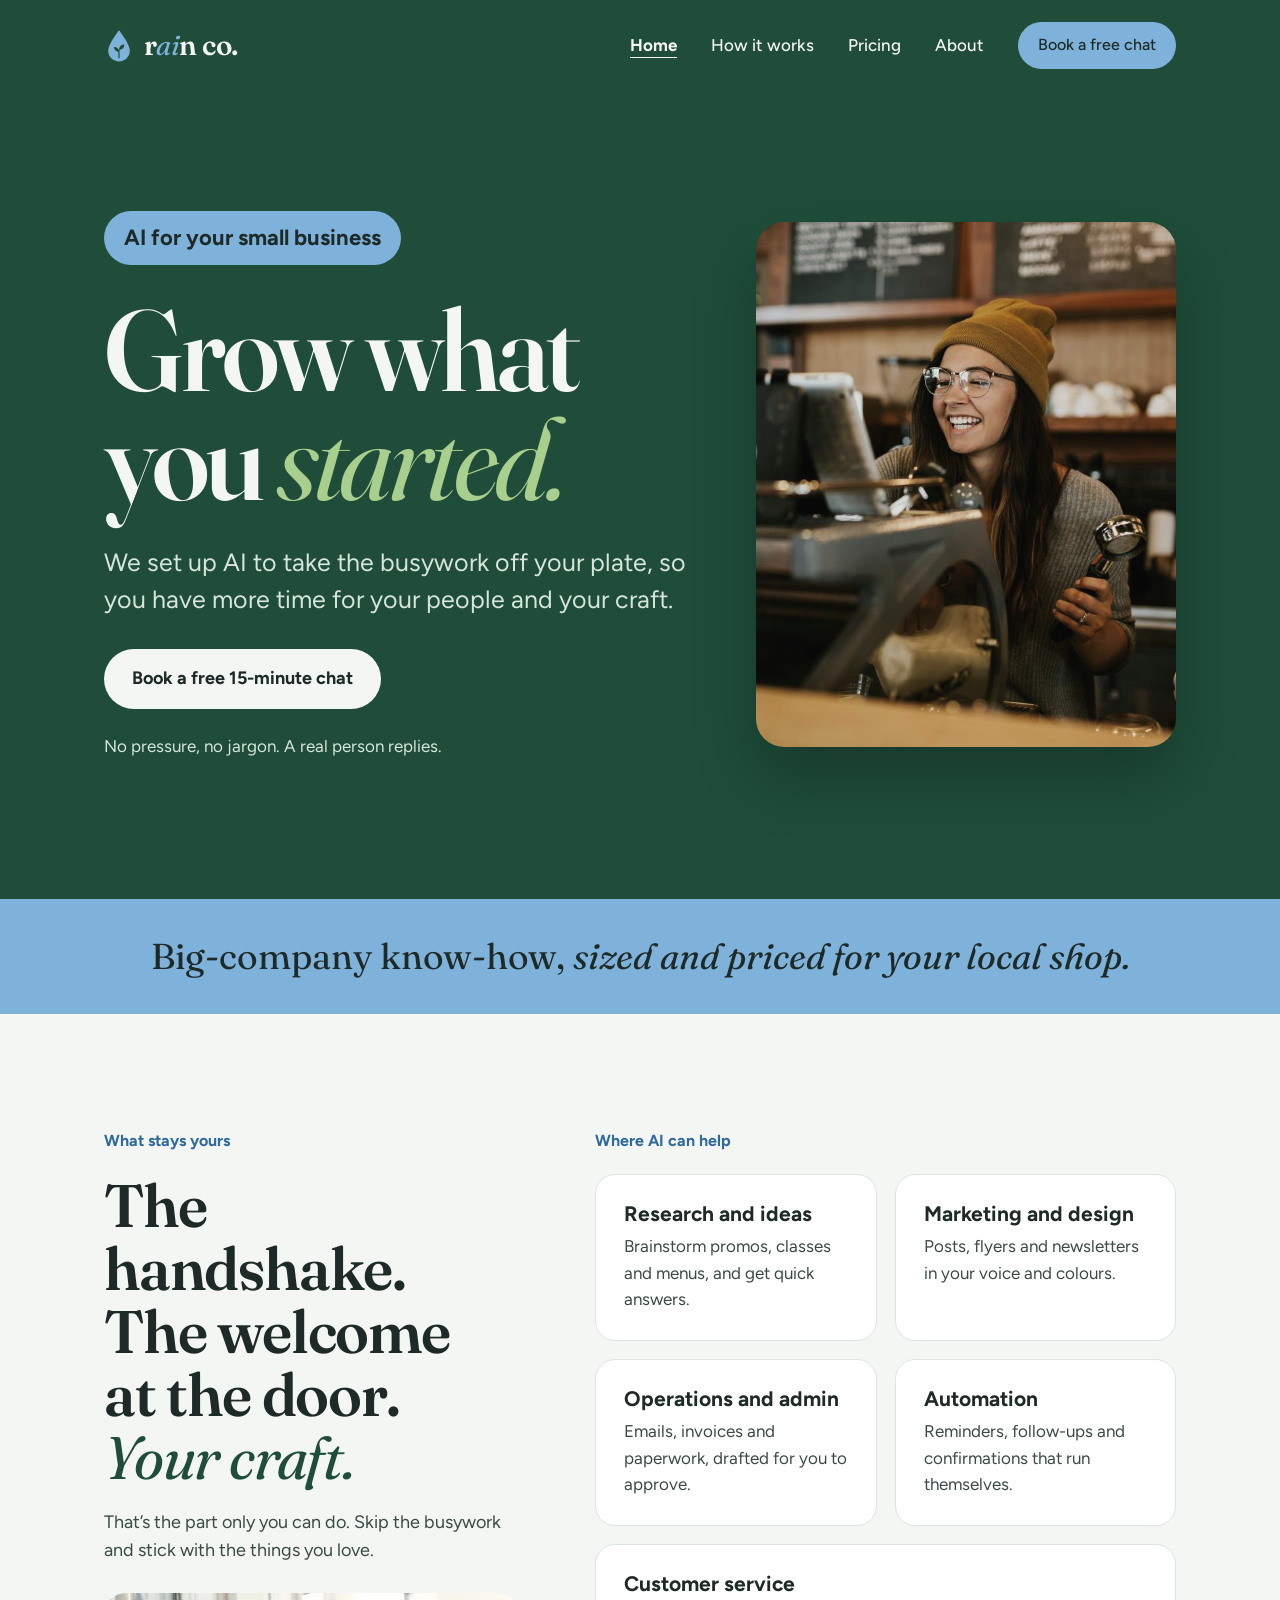
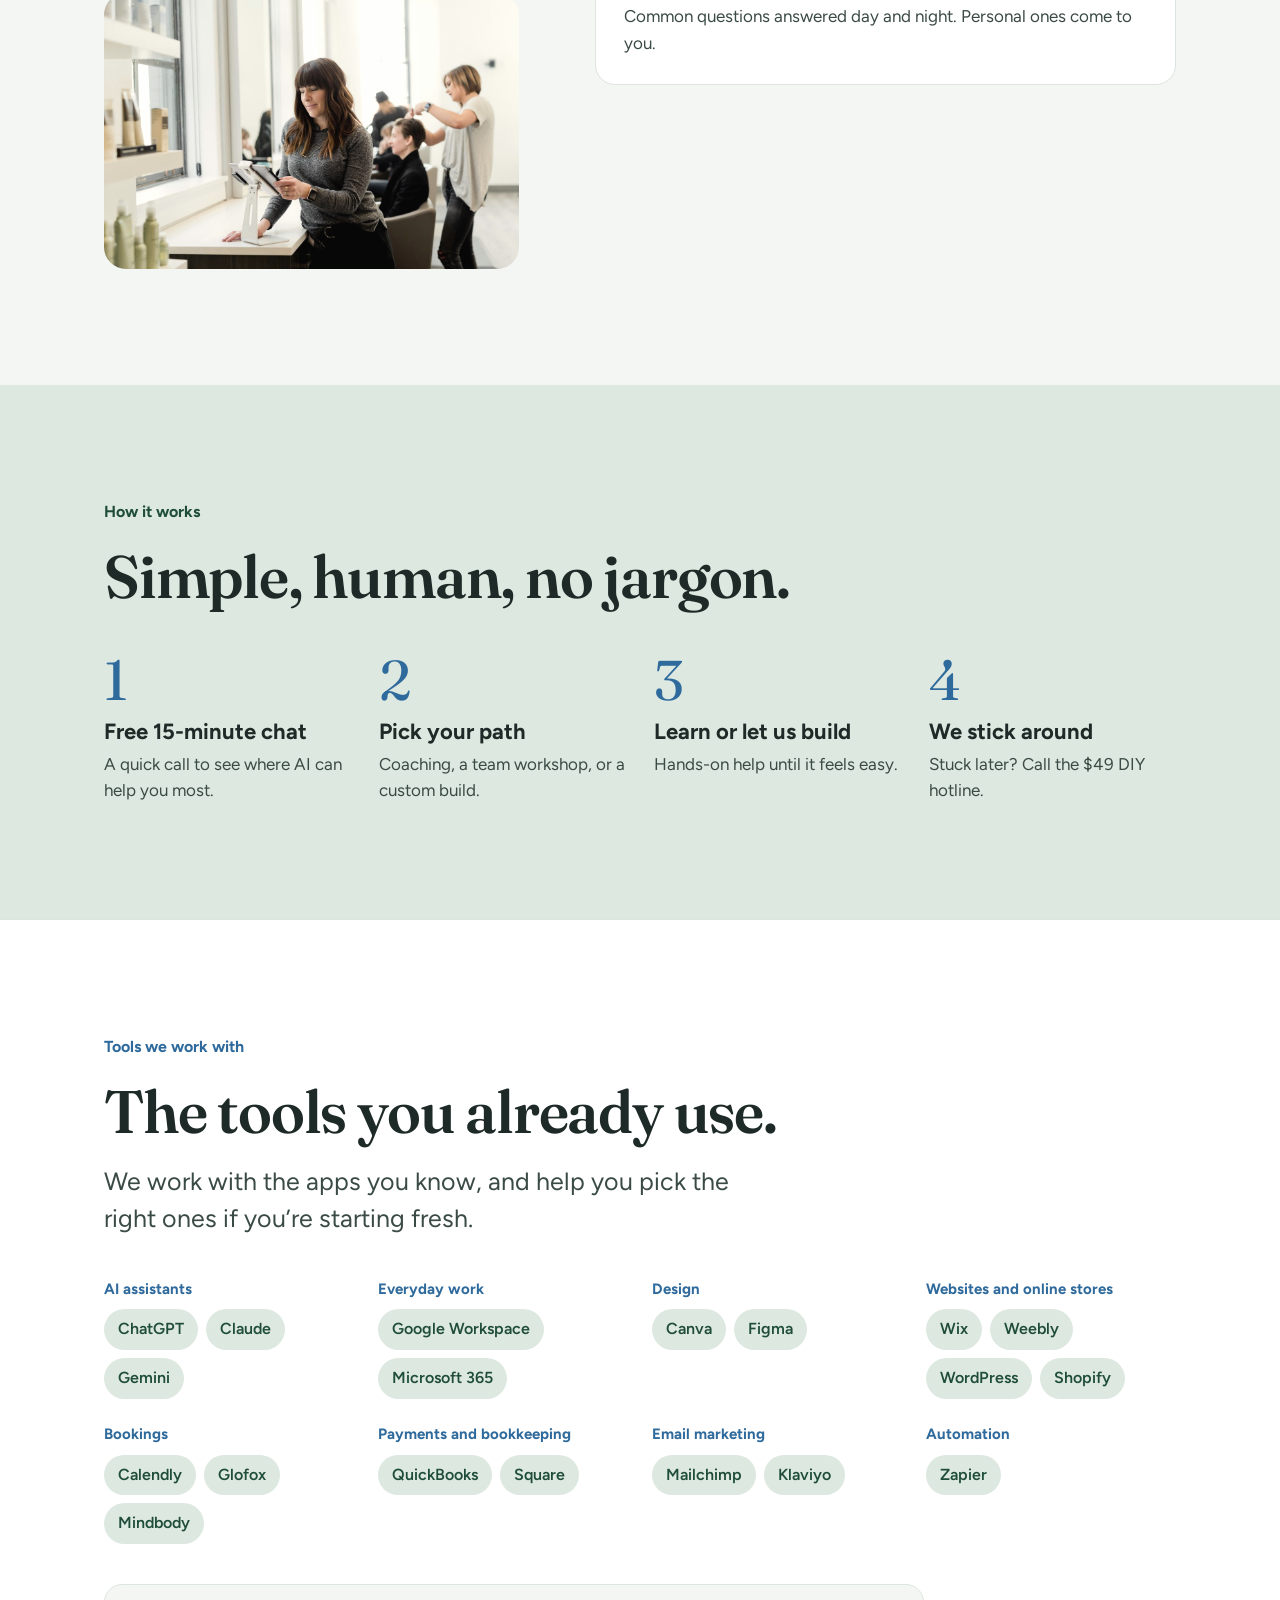
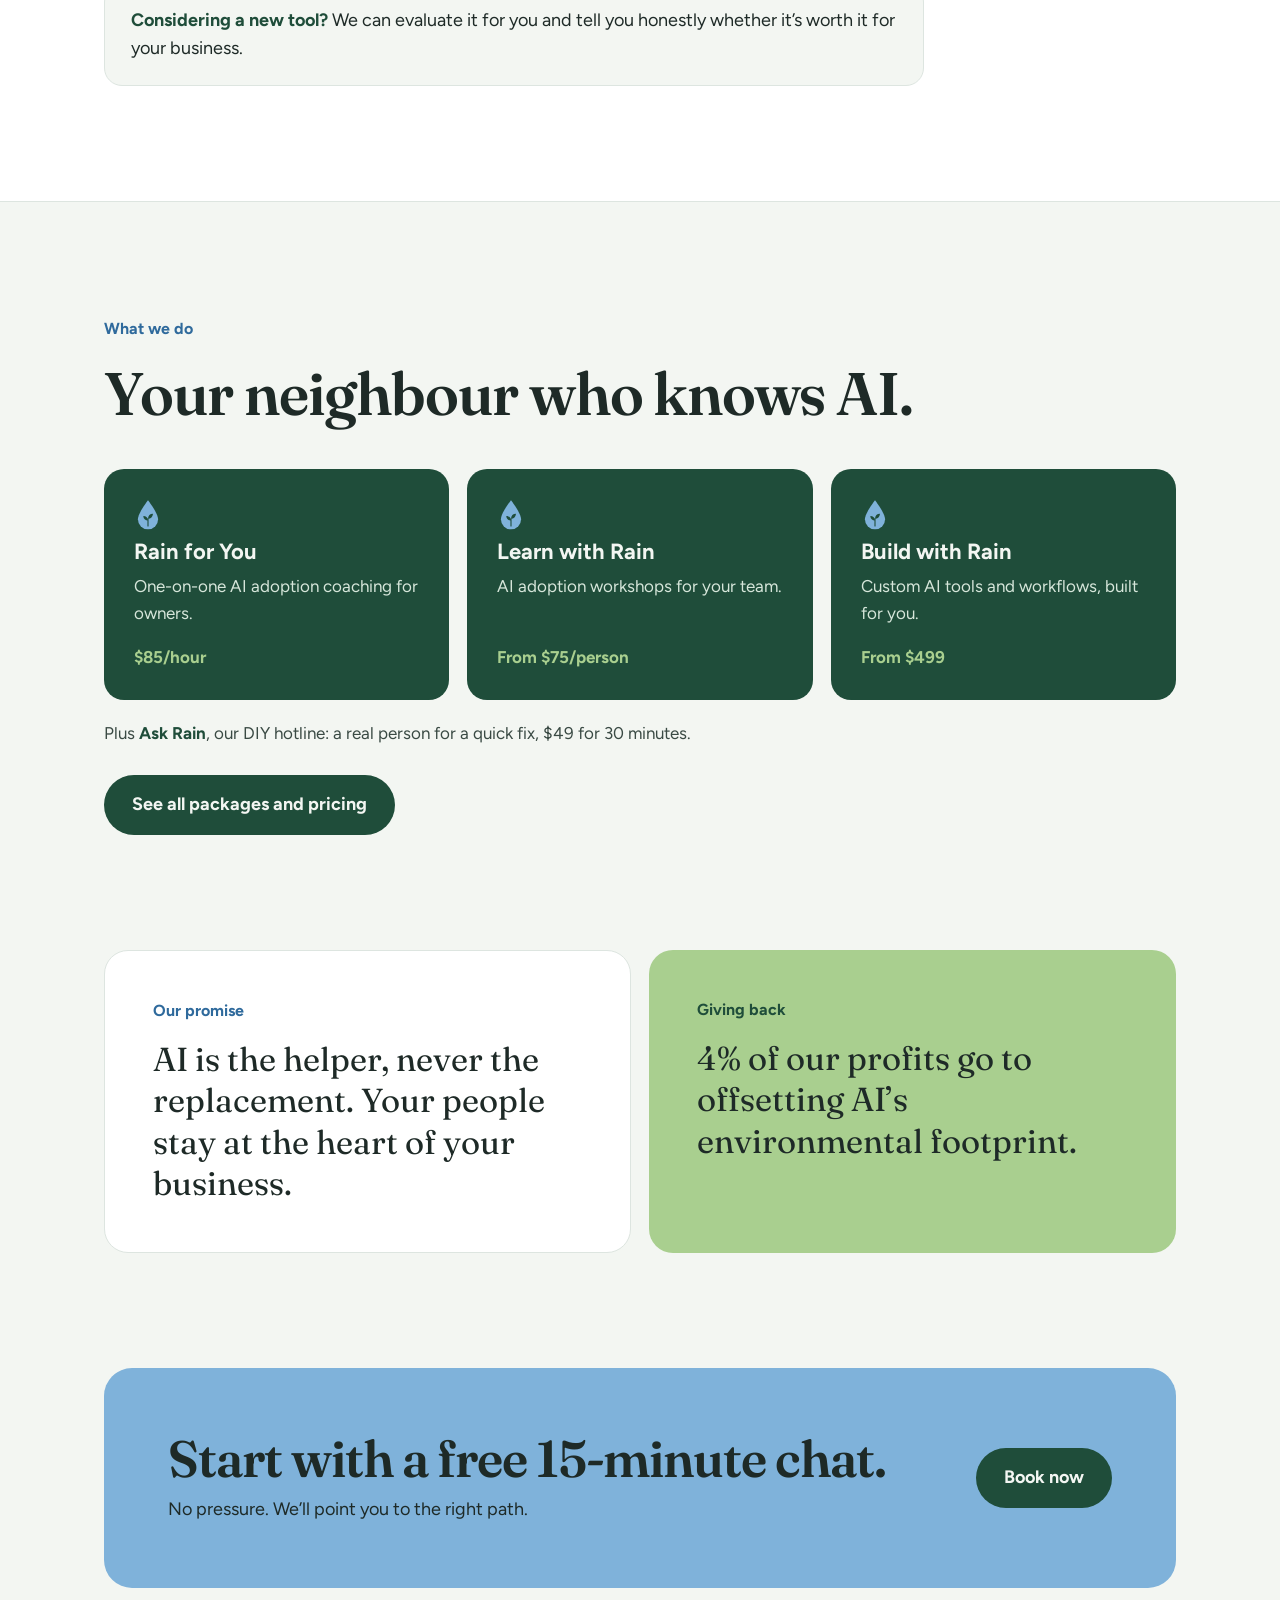
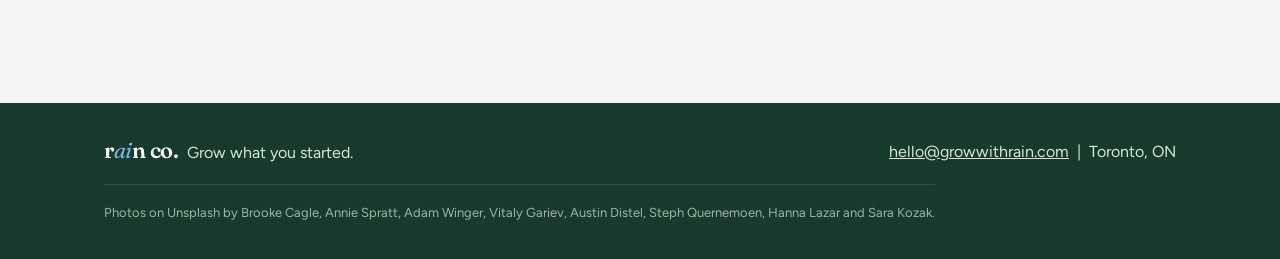
==== commit 1f7145b0: "Add files via upload" ====
--- a/index.html
+++ b/index.html
@@ -4,7 +4,7 @@
 <meta charset="utf-8">
 <meta name="viewport" content="width=device-width, initial-scale=1">
 <title>rain co. | AI for your small business</title>
-<meta name="description" content="We set up AI to take the busywork off your plate, so you have more time for your people and your craft. Book a free AI assessment.">
+<meta name="description" content="We set up AI to take the busywork off your plate, so you have more time for your people and your craft. AI adoption coaching, team workshops and custom AI tools for small businesses. Start with a free 15-minute chat.">
 <link rel="icon" href="img/favicon.svg" type="image/svg+xml">
 <link rel="preconnect" href="https://fonts.googleapis.com">
 <link rel="preconnect" href="https://fonts.gstatic.com" crossorigin>
@@ -21,7 +21,7 @@
 <a href="index.html#how">How it works</a>
 <a href="pricing.html">Pricing</a>
 <a href="about.html">About</a>
-<a class="btn btn-rain" href="assessment.html">Free AI assessment</a>
+<a class="btn btn-rain" href="assessment.html">Book a free chat</a>
 </nav>
 </div>
 </header>
@@ -32,25 +32,12 @@
 <p class="pill">AI for your small business</p>
 <h1>Grow what you <em>started.</em></h1>
 <p class="lead">We set up AI to take the busywork off your plate, so you have more time for your people and your craft.</p>
-<div class="hero-cta"><a class="btn btn-light" href="assessment.html">Book your free AI assessment</a><p>Or email us. A real person replies. <a href="mailto:hello@growwithrain.com"><strong>hello@growwithrain.com</strong></a></p></div>
+<div class="hero-cta"><a class="btn btn-light" href="assessment.html">Book a free 15-minute chat</a><p>No pressure, no jargon. A real person replies.</p></div>
 </div>
 <figure class="hero-photo"><img src="img/barista.jpg" alt="A smiling café owner making coffee behind the counter"></figure>
 </div>
 </div></section>
 <div class="band"><div class="wrap"><p>Big-company know-how, <em>sized and priced for your local shop.</em></p></div></div>
-<section class="strip"><div class="wrap">
-<p class="strip-title">Built for the people behind the counter.</p>
-<div class="strip-grid">
-<figure><img src="img/gym-coach.jpg" alt="A gym owner standing in his training space" loading="lazy" style="object-position:50% 30%"><figcaption>Gyms</figcaption></figure>
-<figure><img src="img/spa.jpg" alt="An esthetician in her treatment room" loading="lazy" style="object-position:50% 25%"><figcaption>Salons and spas</figcaption></figure>
-<figure><img src="img/pet-care.jpg" alt="A dog walker with two dogs by a lake" loading="lazy" style="object-position:50% 70%"><figcaption>Pet care</figcaption></figure>
-<figure><img src="img/florist.jpg" alt="A florist working at her counter, surrounded by plants" loading="lazy" style="object-position:center"><figcaption>Florists</figcaption></figure>
-<figure><img src="img/cook.jpg" alt="A cook in a small restaurant kitchen" loading="lazy" style="object-position:38% center"><figcaption>Kitchens</figcaption></figure>
-<figure><img src="img/boutique.jpg" alt="A boutique shop full of handmade goods" loading="lazy" style="object-position:50% center"><figcaption>Shops</figcaption></figure>
-<figure><img src="img/mechanic.jpg" alt="A mechanic standing in his workshop" loading="lazy" style="object-position:75% center"><figcaption>Trades</figcaption></figure>
-<figure><img src="img/restaurant-owner.jpg" alt="A restaurant owner smiling in his dining room" loading="lazy" style="object-position:50% 30%"><figcaption>Restaurants</figcaption></figure>
-</div>
-</div></section>
 <section><div class="wrap split">
 <div class="stack"><p class="kicker">What stays yours</p><h2>The handshake. The welcome at the door. <em>Your craft.</em></h2><p class="muted">That’s the part only you can do. Skip the busywork and stick with the things you love.</p><img class="side-photo" src="img/salon.jpg" alt="A salon owner checking bookings on a tablet while a stylist works behind her" loading="lazy"></div>
 <div class="stack"><p class="kicker">Where AI can help</p><div class="tiles">
@@ -59,7 +46,7 @@
 </div></section>
 <section class="how" id="how"><div class="wrap">
 <div class="stack"><p class="kicker" style="color:#1F4D3A">How it works</p><h2>Simple, human, no jargon.</h2></div>
-<ol class="steps"><li><h3>Free assessment</h3><p>A quick call or video chat to map where your week goes.</p></li><li><h3>A plain-language plan</h3><p>Where AI helps, and where it shouldn’t touch.</p></li><li><h3>Set up and training</h3><p>We build the tools and teach your team.</p></li><li><h3>We stick around</h3><p>A real person is always a message away.</p></li></ol>
+<ol class="steps"><li><h3>Free 15-minute chat</h3><p>A quick call to see where AI can help you most.</p></li><li><h3>Pick your path</h3><p>Coaching, a team workshop, or a custom build.</p></li><li><h3>Learn or let us build</h3><p>Hands-on help until it feels easy.</p></li><li><h3>We stick around</h3><p>Stuck later? Call the $49 DIY hotline.</p></li></ol>
 </div></section>
 <section class="tools" id="tools"><div class="wrap">
 <div class="stack"><p class="kicker">Tools we work with</p><h2>The tools you already use.</h2><p class="muted lead">We work with the apps you know, and help you pick the right ones if you’re starting fresh.</p></div>
@@ -68,7 +55,8 @@
 </div></section>
 <section><div class="wrap">
 <div class="stack"><p class="kicker">What we do</p><h2>Your neighbour who knows AI.</h2></div>
-<div class="services"><a class="service" href="pricing.html"><svg viewBox="0 0 100 110" aria-hidden="true"><path d="M50 4 C50 4 14 50 14 72 A36 36 0 0 0 86 72 C86 50 50 4 50 4 Z" fill="#7FB2DA"/><path d="M50 96 L50 70" stroke="#1F4D3A" stroke-width="4" stroke-linecap="round" fill="none"/><path d="M50 76 C40 76 34 70 33 60 C43 60 50 66 50 76 Z" fill="#1F4D3A"/><path d="M50 70 C60 70 67 63 68 52 C57 52 50 59 50 70 Z" fill="#1F4D3A"/></svg><h3>Ask Rain</h3><p>Monthly guidance from a real person as you figure out AI.</p><p class="service-price">From $199/month</p></a><a class="service" href="pricing.html"><svg viewBox="0 0 100 110" aria-hidden="true"><path d="M50 4 C50 4 14 50 14 72 A36 36 0 0 0 86 72 C86 50 50 4 50 4 Z" fill="#7FB2DA"/><path d="M50 96 L50 70" stroke="#1F4D3A" stroke-width="4" stroke-linecap="round" fill="none"/><path d="M50 76 C40 76 34 70 33 60 C43 60 50 66 50 76 Z" fill="#1F4D3A"/><path d="M50 70 C60 70 67 63 68 52 C57 52 50 59 50 70 Z" fill="#1F4D3A"/></svg><h3>Build with Rain</h3><p>We set up the AI tools for you, ready to use.</p><p class="service-price">From $499</p></a><a class="service" href="pricing.html"><svg viewBox="0 0 100 110" aria-hidden="true"><path d="M50 4 C50 4 14 50 14 72 A36 36 0 0 0 86 72 C86 50 50 4 50 4 Z" fill="#7FB2DA"/><path d="M50 96 L50 70" stroke="#1F4D3A" stroke-width="4" stroke-linecap="round" fill="none"/><path d="M50 76 C40 76 34 70 33 60 C43 60 50 66 50 76 Z" fill="#1F4D3A"/><path d="M50 70 C60 70 67 63 68 52 C57 52 50 59 50 70 Z" fill="#1F4D3A"/></svg><h3>Learn with Rain</h3><p>Workshops and training that make your team confident.</p><p class="service-price">From $75/person</p></a><a class="service" href="pricing.html"><svg viewBox="0 0 100 110" aria-hidden="true"><path d="M50 4 C50 4 14 50 14 72 A36 36 0 0 0 86 72 C86 50 50 4 50 4 Z" fill="#7FB2DA"/><path d="M50 96 L50 70" stroke="#1F4D3A" stroke-width="4" stroke-linecap="round" fill="none"/><path d="M50 76 C40 76 34 70 33 60 C43 60 50 66 50 76 Z" fill="#1F4D3A"/><path d="M50 70 C60 70 67 63 68 52 C57 52 50 59 50 70 Z" fill="#1F4D3A"/></svg><h3>Rain for You</h3><p>One-on-one time to dive into any topic or tool you choose.</p><p class="service-price">From $49</p></a></div>
+<div class="services three"><a class="service" href="pricing.html"><svg viewBox="0 0 100 110" aria-hidden="true"><path d="M50 4 C50 4 14 50 14 72 A36 36 0 0 0 86 72 C86 50 50 4 50 4 Z" fill="#7FB2DA"/><path d="M50 96 L50 70" stroke="#1F4D3A" stroke-width="4" stroke-linecap="round" fill="none"/><path d="M50 76 C40 76 34 70 33 60 C43 60 50 66 50 76 Z" fill="#1F4D3A"/><path d="M50 70 C60 70 67 63 68 52 C57 52 50 59 50 70 Z" fill="#1F4D3A"/></svg><h3>Rain for You</h3><p>One-on-one AI adoption coaching for owners.</p><p class="service-price">$85/hour</p></a><a class="service" href="pricing.html"><svg viewBox="0 0 100 110" aria-hidden="true"><path d="M50 4 C50 4 14 50 14 72 A36 36 0 0 0 86 72 C86 50 50 4 50 4 Z" fill="#7FB2DA"/><path d="M50 96 L50 70" stroke="#1F4D3A" stroke-width="4" stroke-linecap="round" fill="none"/><path d="M50 76 C40 76 34 70 33 60 C43 60 50 66 50 76 Z" fill="#1F4D3A"/><path d="M50 70 C60 70 67 63 68 52 C57 52 50 59 50 70 Z" fill="#1F4D3A"/></svg><h3>Learn with Rain</h3><p>AI adoption workshops for your team.</p><p class="service-price">From $75/person</p></a><a class="service" href="pricing.html"><svg viewBox="0 0 100 110" aria-hidden="true"><path d="M50 4 C50 4 14 50 14 72 A36 36 0 0 0 86 72 C86 50 50 4 50 4 Z" fill="#7FB2DA"/><path d="M50 96 L50 70" stroke="#1F4D3A" stroke-width="4" stroke-linecap="round" fill="none"/><path d="M50 76 C40 76 34 70 33 60 C43 60 50 66 50 76 Z" fill="#1F4D3A"/><path d="M50 70 C60 70 67 63 68 52 C57 52 50 59 50 70 Z" fill="#1F4D3A"/></svg><h3>Build with Rain</h3><p>Custom AI tools and workflows, built for you.</p><p class="service-price">From $499</p></a></div>
+<p class="hotline-line">Plus <strong>Ask Rain</strong>, our DIY hotline: a real person for a quick fix, $49 for 30 minutes.</p>
 <p style="margin-top:28px"><a class="btn btn-moss" href="pricing.html">See all packages and pricing</a></p>
 </div></section>
 <section style="padding-top:0"><div class="wrap pair">
@@ -76,8 +64,8 @@
 <div class="panel panel-sprout"><p class="kicker">Giving back</p><p class="big">4% of our profits go to offsetting AI’s environmental footprint.</p></div>
 </div></section>
 <section class="cta-wrap"><div class="wrap"><div class="cta-box">
-<div class="stack" style="gap:10px"><h2>Start with a free AI assessment.</h2><p>15 minutes. No jargon. No pressure.</p></div>
-<a class="btn btn-moss" href="assessment.html">Book my assessment</a>
+<div class="stack" style="gap:10px"><h2>Start with a free 15-minute chat.</h2><p>No pressure. We’ll point you to the right path.</p></div>
+<a class="btn btn-moss" href="assessment.html">Book now</a>
 </div></div></section>
 </main>
 <footer class="site-footer">
@@ -85,7 +73,7 @@
 <p><span class="wordmark">r<i>ai</i>n co.</span>&nbsp; Grow what you started.</p>
 <p><a href="mailto:hello@growwithrain.com">hello@growwithrain.com</a> &nbsp;|&nbsp; Toronto, ON</p>
 </div>
-<div class="wrap"><p class="credits">Photos on Unsplash by Brooke Cagle, Annie Spratt, Ellicia, Babak Eshaghian, Alev Takil, Adam Winger, Vitaly Gariev, Willian Justen de Vasconcellos, Austin Distel, Omar Lopez, Steph Quernemoen, Chewy, Hanna Lazar, Daniel and Sara Kozak.</p></div>
+<div class="wrap"><p class="credits">Photos on Unsplash by Brooke Cagle, Annie Spratt, Adam Winger, Vitaly Gariev, Austin Distel, Steph Quernemoen, Hanna Lazar and Sara Kozak.</p></div>
 </footer>
 </body>
 </html>
--- a/css/styles.css
+++ b/css/styles.css
@@ -154,6 +154,10 @@
 .price-grid{display:grid;gap:18px}
 .price-grid.cols-2{grid-template-columns:repeat(2,minmax(0,1fr));max-width:820px}
 .price-grid.cols-3{grid-template-columns:repeat(3,minmax(0,1fr))}
+.price-grid.cols-4{grid-template-columns:repeat(4,minmax(0,1fr))}
+.price-grid.cols-1{grid-template-columns:minmax(0,1fr);max-width:520px}
+.price-grid.cols-2{max-width:820px}
+.services.three{grid-template-columns:repeat(3,minmax(0,1fr))}
 .price-card{background:var(--white);border:1px solid var(--line);border-radius:22px;padding:30px;display:flex;flex-direction:column;gap:12px}
 .price-card.featured{background:var(--moss);color:var(--mist);border-color:var(--moss)}
 .price-card h3{font-family:var(--sans);font-size:21px;font-weight:700;letter-spacing:0}
@@ -165,6 +169,12 @@
 .price-card.featured li{color:var(--soft)}
 .price-card li::before{content:"";position:absolute;left:0;top:7px;width:10px;height:11px;border-radius:50% 50% 50% 50% / 60% 60% 40% 40%;background:var(--rain)}
 .pkg-note{margin-top:22px;font-weight:600;color:var(--moss)}
+.hotline-line{margin-top:20px;font-size:17px;color:var(--muted)}
+.hotline-line strong{color:var(--moss)}
+.hotline-box{display:flex;justify-content:space-between;align-items:center;gap:32px;flex-wrap:wrap;background:var(--rain);border-radius:28px;padding:clamp(28px,5vw,56px)}
+.hotline-box .kicker{color:var(--moss)}
+.hotline-price{display:flex;flex-direction:column;align-items:flex-start;gap:8px}
+.hotline-price p:not(.price-tag){font-weight:600}
 .price-fine{padding-top:8px;padding-bottom:48px;font-size:15px;color:var(--muted)}
 .tools{background:var(--white);border-top:1px solid var(--line);border-bottom:1px solid var(--line)}
 .tool-grid{display:grid;grid-template-columns:repeat(4,minmax(0,1fr));gap:28px 24px;margin-top:44px}
@@ -201,12 +211,14 @@
   .split,.assess{grid-template-columns:1fr}
   .steps,.services{grid-template-columns:repeat(2,minmax(0,1fr))}
   .promises{grid-template-columns:repeat(2,minmax(0,1fr))}
-  .price-grid.cols-3{grid-template-columns:repeat(2,minmax(0,1fr))}
+  .price-grid.cols-3,.price-grid.cols-4{grid-template-columns:repeat(2,minmax(0,1fr))}
   .hero .drop-bg{opacity:.35}
 }
 @media (max-width:640px){
   body{font-size:17px}
   .tool-grid,.tiles,.steps,.services,.pair,.promises,.fields,.price-grid.cols-2,.price-grid.cols-3{grid-template-columns:1fr}
+  .price-grid.cols-4{grid-template-columns:repeat(2,minmax(0,1fr))}
+  .services.three{grid-template-columns:1fr}
   .story-photo{aspect-ratio:4/3}
 }
 @media (max-width:640px){
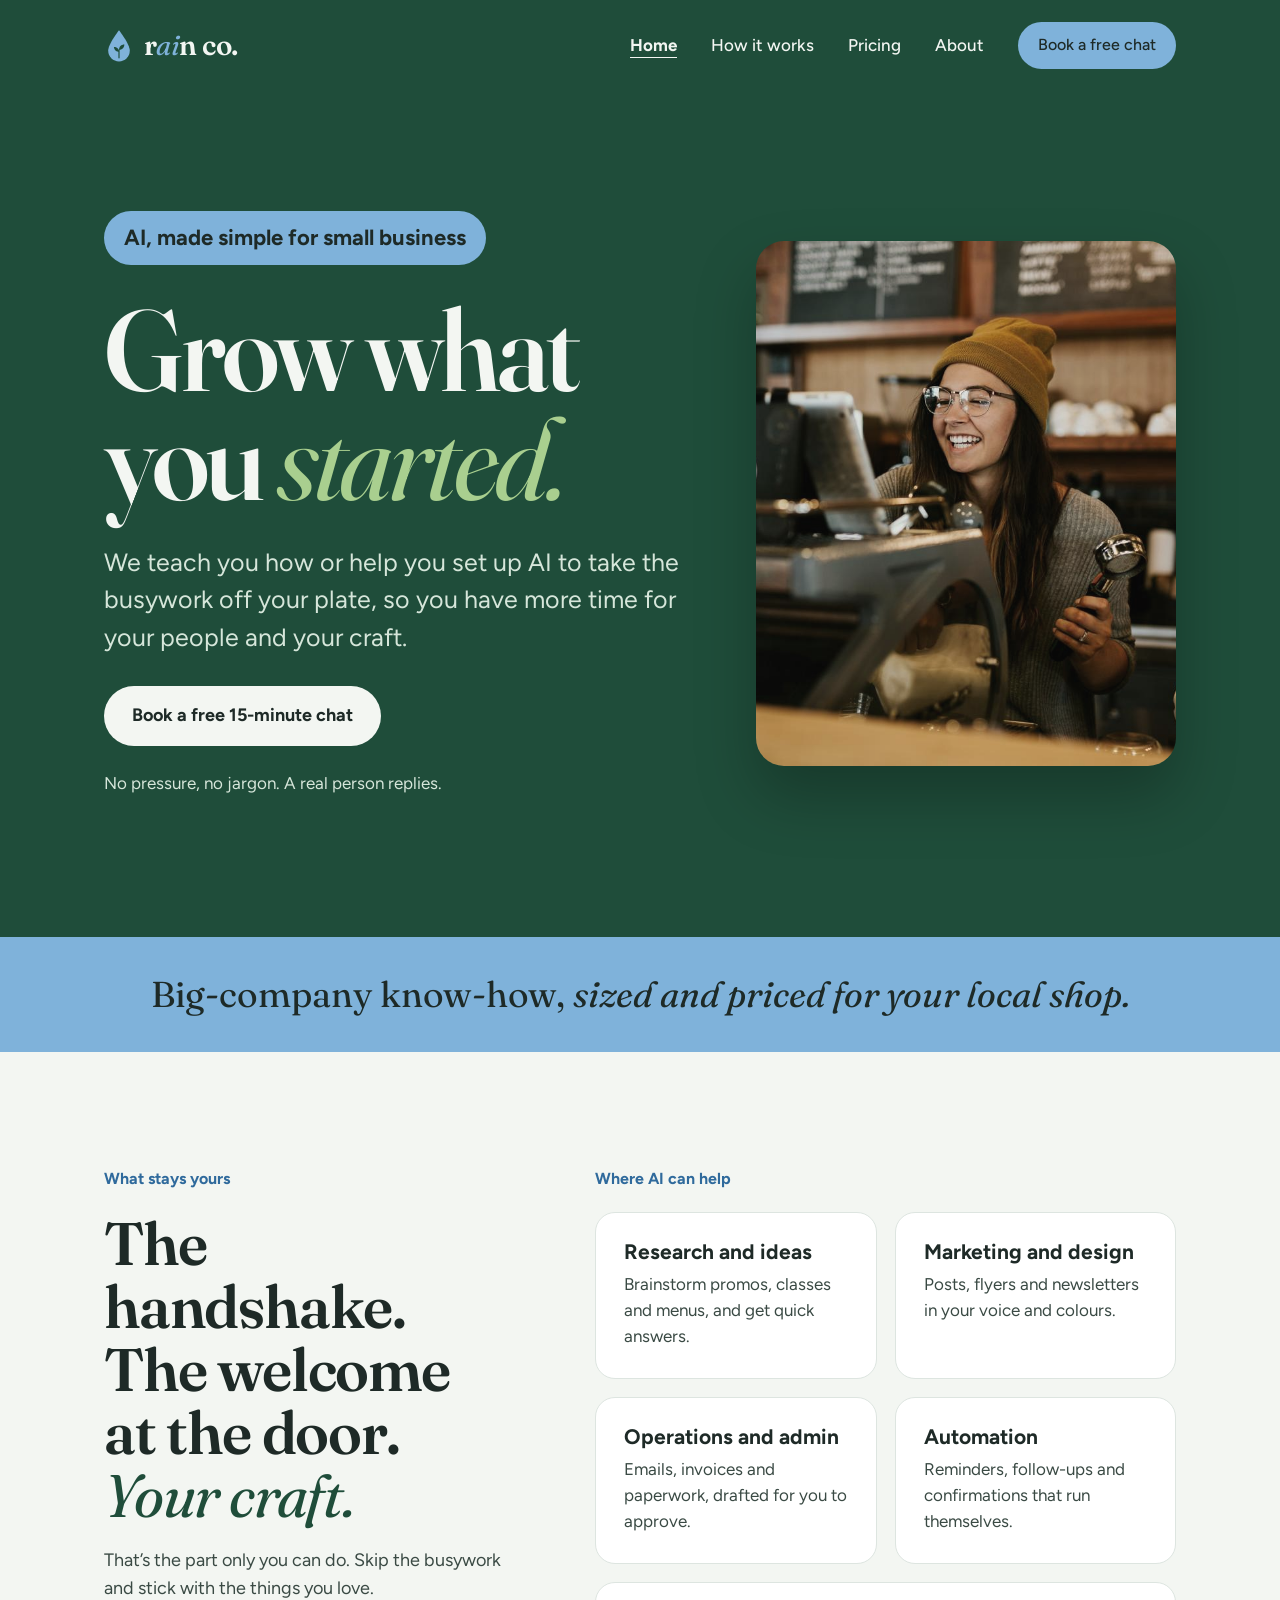
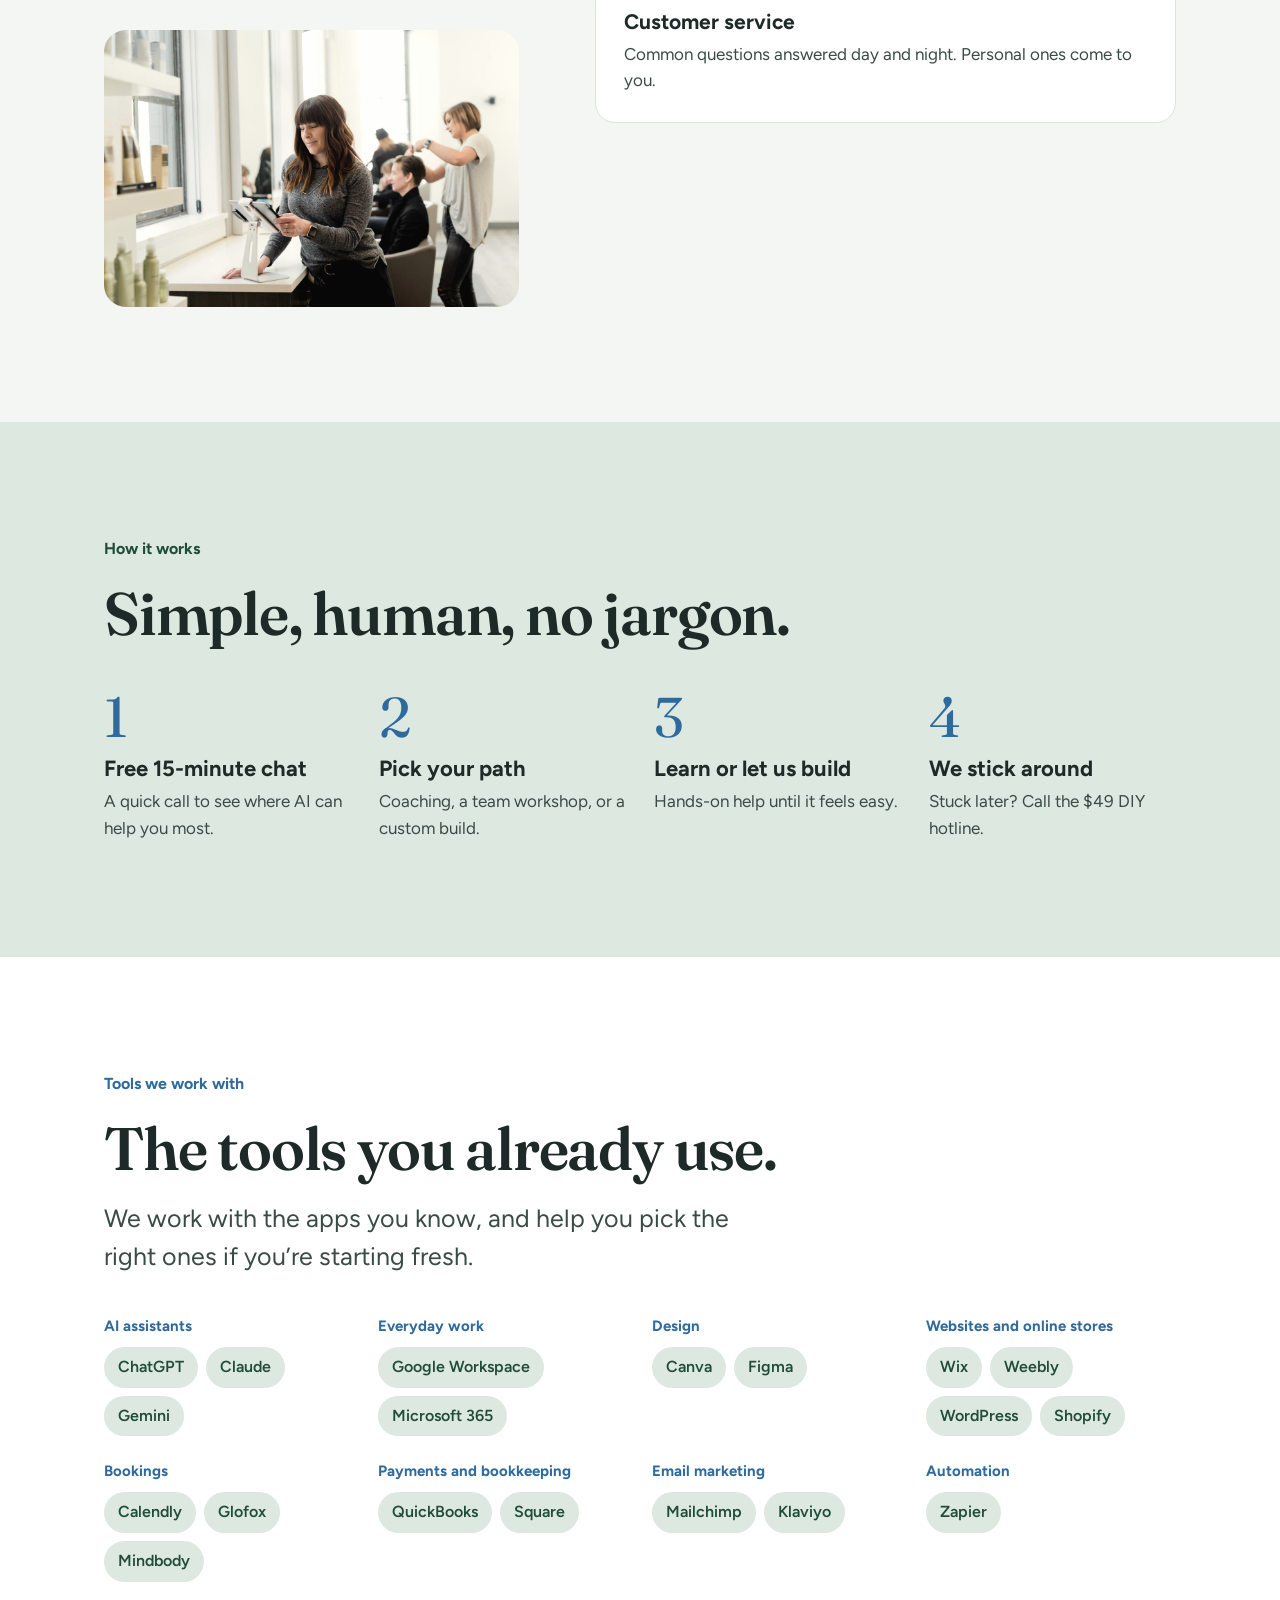
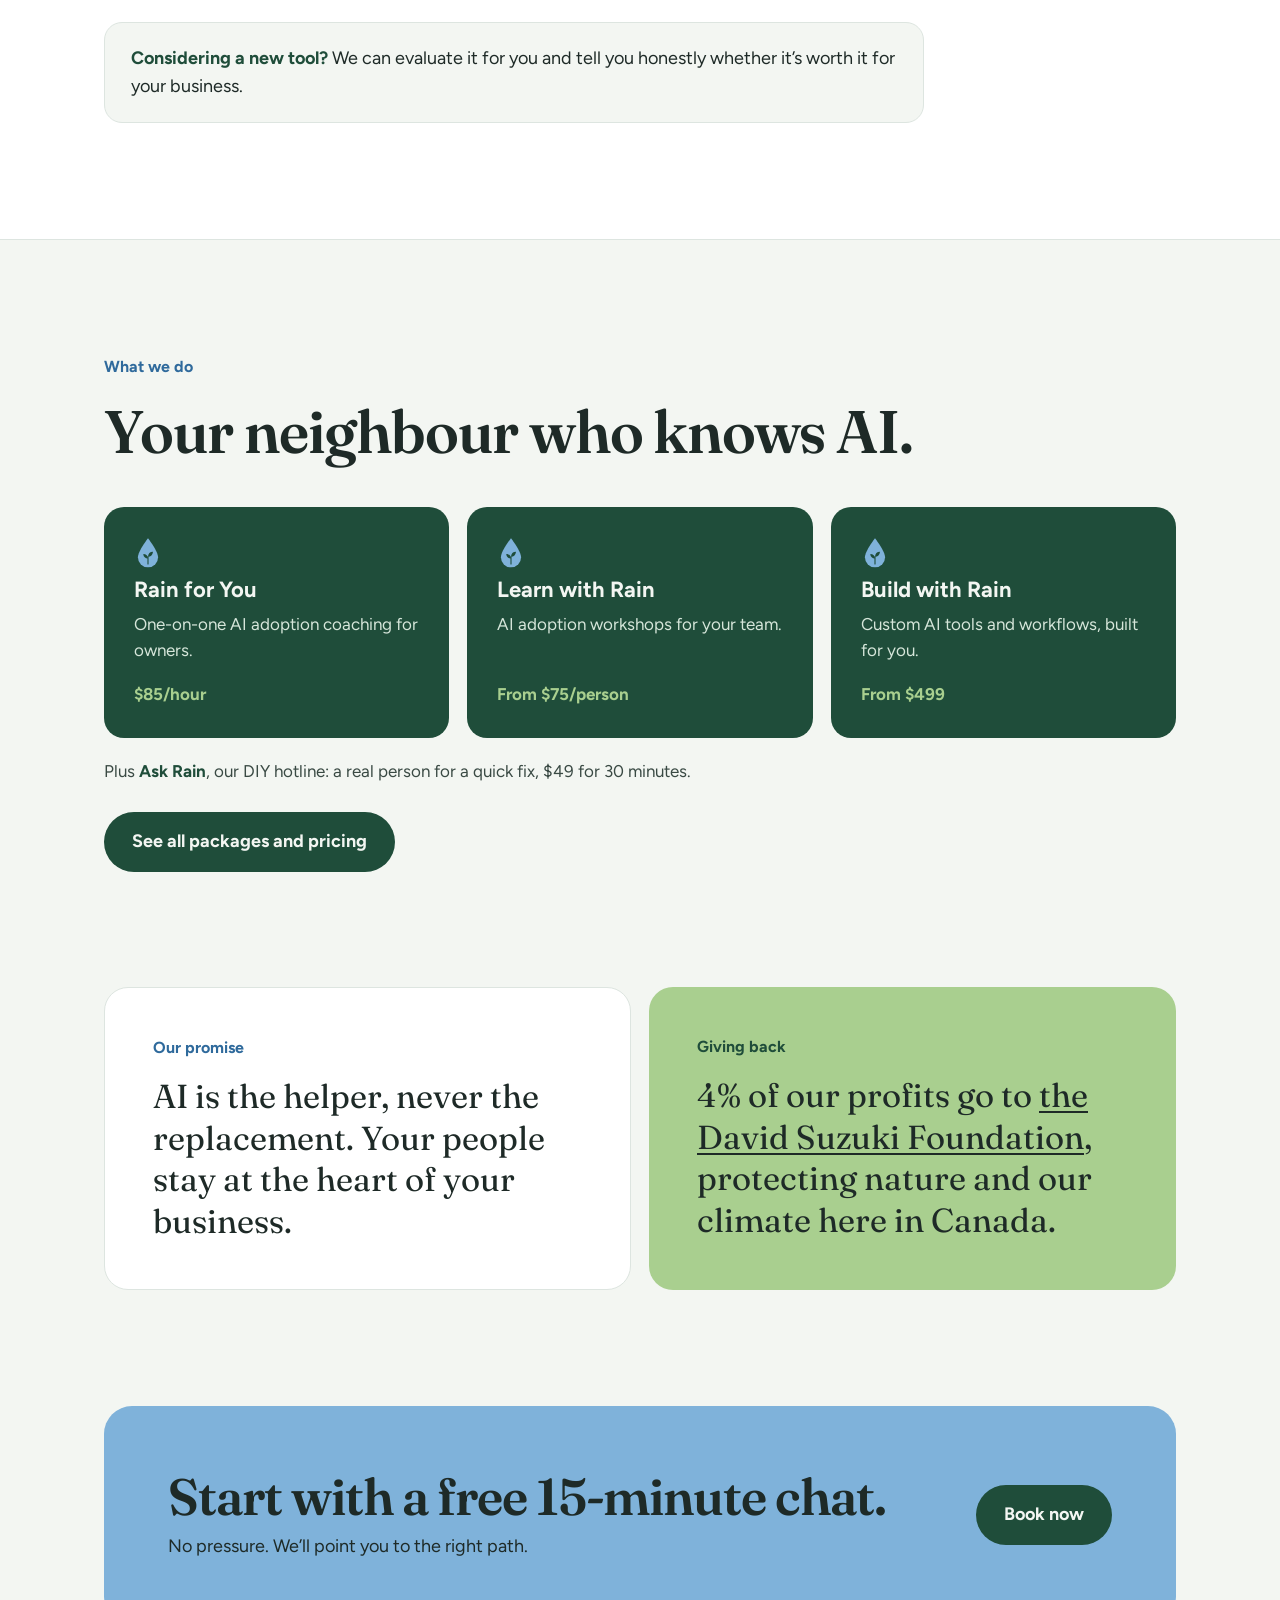
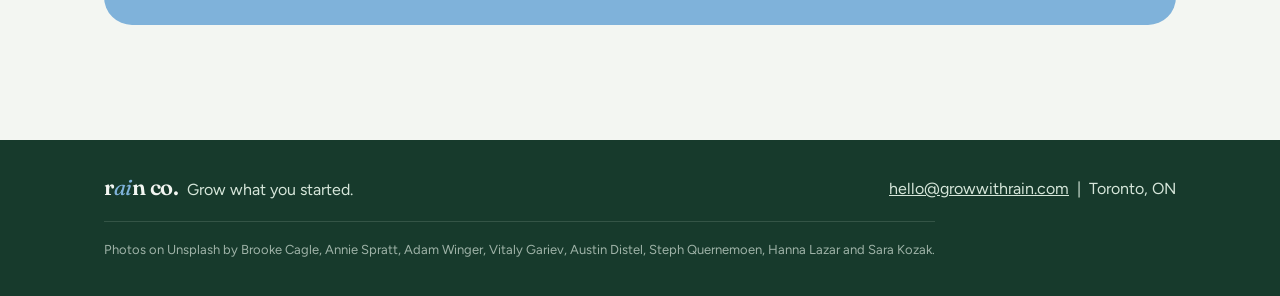
==== commit 04e16b4f: "Add files via upload" ====
--- a/index.html
+++ b/index.html
@@ -3,8 +3,8 @@
 <head>
 <meta charset="utf-8">
 <meta name="viewport" content="width=device-width, initial-scale=1">
-<title>rain co. | AI for your small business</title>
-<meta name="description" content="We set up AI to take the busywork off your plate, so you have more time for your people and your craft. AI adoption coaching, team workshops and custom AI tools for small businesses. Start with a free 15-minute chat.">
+<title>rain co. | AI, made simple for small business</title>
+<meta name="description" content="We teach you how or help you set up AI to take the busywork off your plate, so you have more time for your people and your craft. AI adoption coaching, team workshops and custom AI tools for small businesses. Start with a free 15-minute chat.">
 <link rel="icon" href="img/favicon.svg" type="image/svg+xml">
 <link rel="preconnect" href="https://fonts.googleapis.com">
 <link rel="preconnect" href="https://fonts.gstatic.com" crossorigin>
@@ -29,9 +29,9 @@
 <section class="hero"><div class="wrap">
 <div class="hero-grid">
 <div class="stack">
-<p class="pill">AI for your small business</p>
+<p class="pill">AI, made simple for small business</p>
 <h1>Grow what you <em>started.</em></h1>
-<p class="lead">We set up AI to take the busywork off your plate, so you have more time for your people and your craft.</p>
+<p class="lead">We teach you how or help you set up AI to take the busywork off your plate, so you have more time for your people and your craft.</p>
 <div class="hero-cta"><a class="btn btn-light" href="assessment.html">Book a free 15-minute chat</a><p>No pressure, no jargon. A real person replies.</p></div>
 </div>
 <figure class="hero-photo"><img src="img/barista.jpg" alt="A smiling café owner making coffee behind the counter"></figure>
@@ -61,7 +61,7 @@
 </div></section>
 <section style="padding-top:0"><div class="wrap pair">
 <div class="panel panel-white"><p class="kicker">Our promise</p><p class="big">AI is the helper, never the replacement. Your people stay at the heart of your business.</p></div>
-<div class="panel panel-sprout"><p class="kicker">Giving back</p><p class="big">4% of our profits go to offsetting AI’s environmental footprint.</p></div>
+<div class="panel panel-sprout"><p class="kicker">Giving back</p><p class="big">4% of our profits go to <a href="https://davidsuzuki.org/" target="_blank" rel="noopener">the David Suzuki Foundation</a>, protecting nature and our climate here in Canada.</p></div>
 </div></section>
 <section class="cta-wrap"><div class="wrap"><div class="cta-box">
 <div class="stack" style="gap:10px"><h2>Start with a free 15-minute chat.</h2><p>No pressure. We’ll point you to the right path.</p></div>
--- a/css/styles.css
+++ b/css/styles.css
@@ -74,6 +74,7 @@
 .pair{display:grid;grid-template-columns:repeat(2,minmax(0,1fr));gap:18px}
 .panel{border-radius:24px;padding:clamp(28px,4vw,48px);display:flex;flex-direction:column;gap:14px}
 .panel p.big{font-family:var(--serif);font-size:clamp(24px,2.6vw,34px);line-height:1.25}
+.panel p.big a{color:inherit;text-decoration:underline;text-underline-offset:4px;text-decoration-thickness:2px}
 .panel-white{background:var(--white);border:1px solid var(--line)}
 .panel-sprout{background:var(--sprout)}
 .panel-sprout .kicker{color:var(--moss)}
